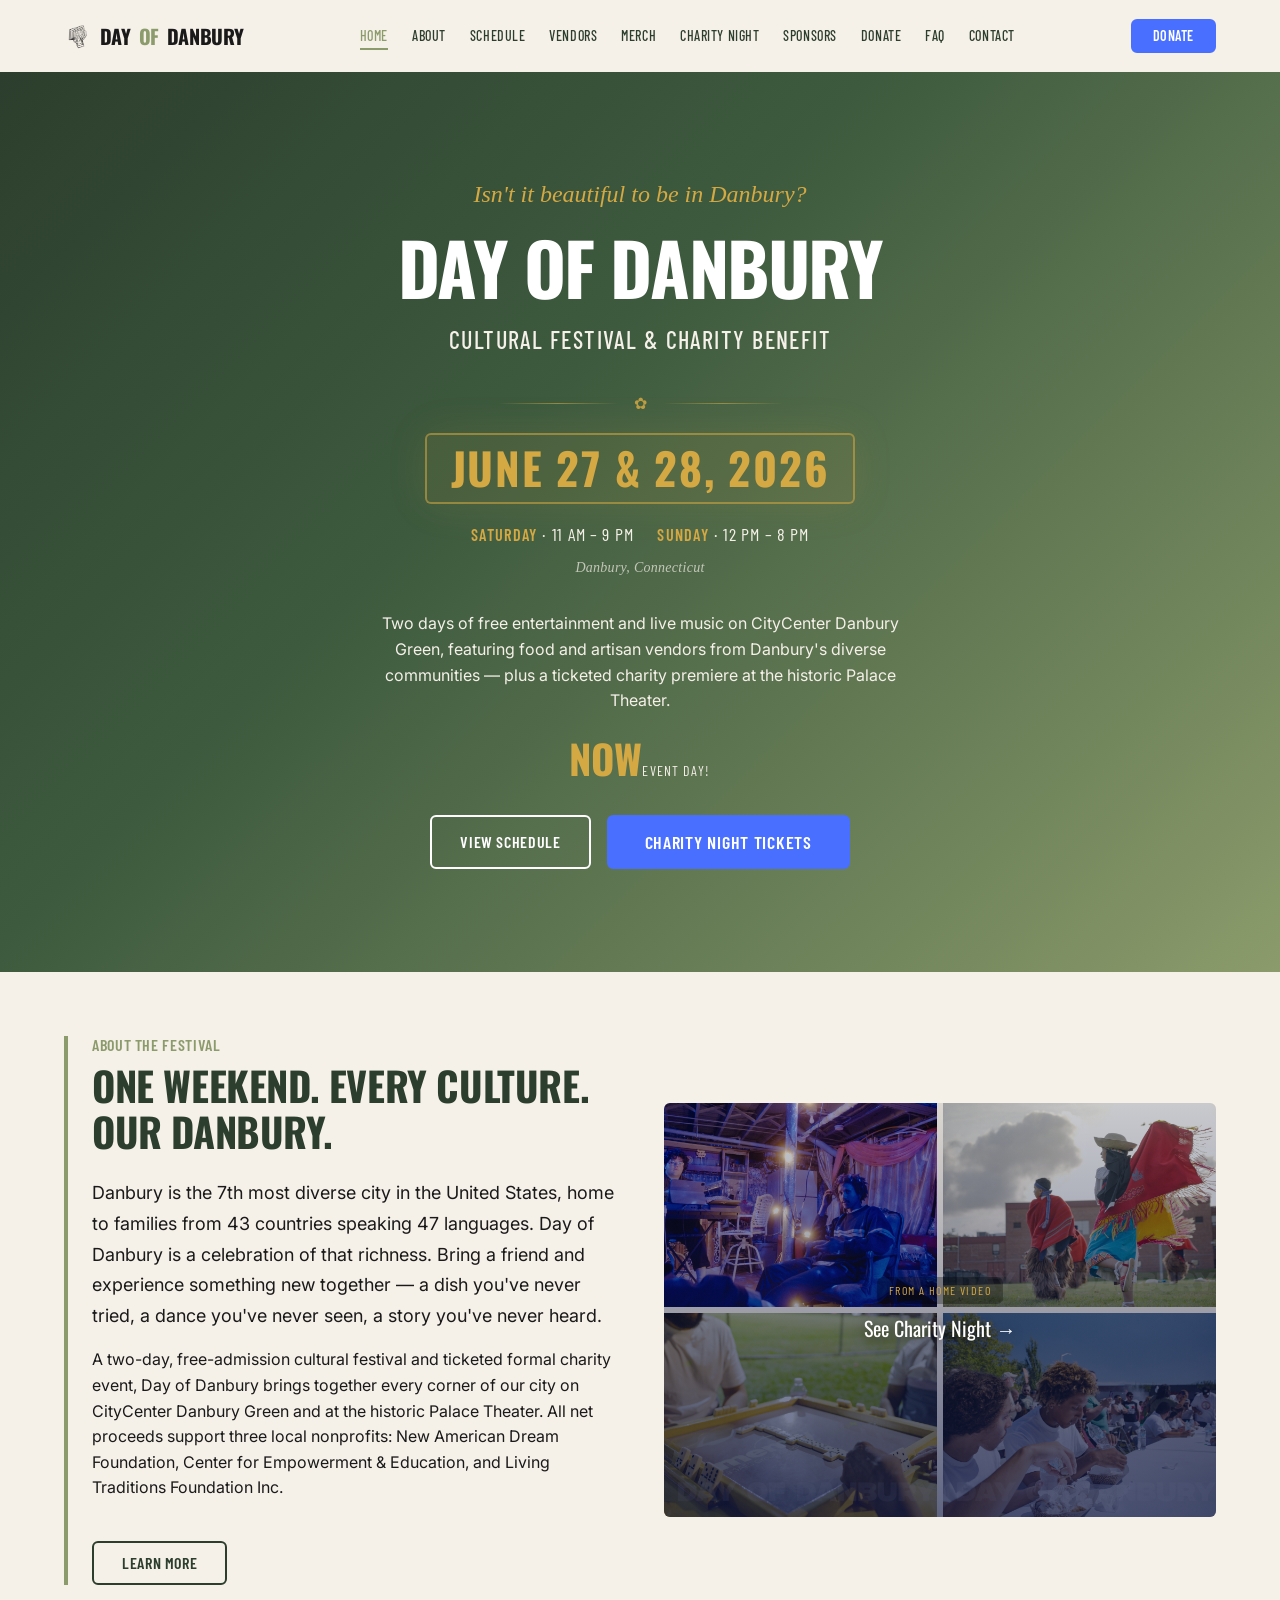
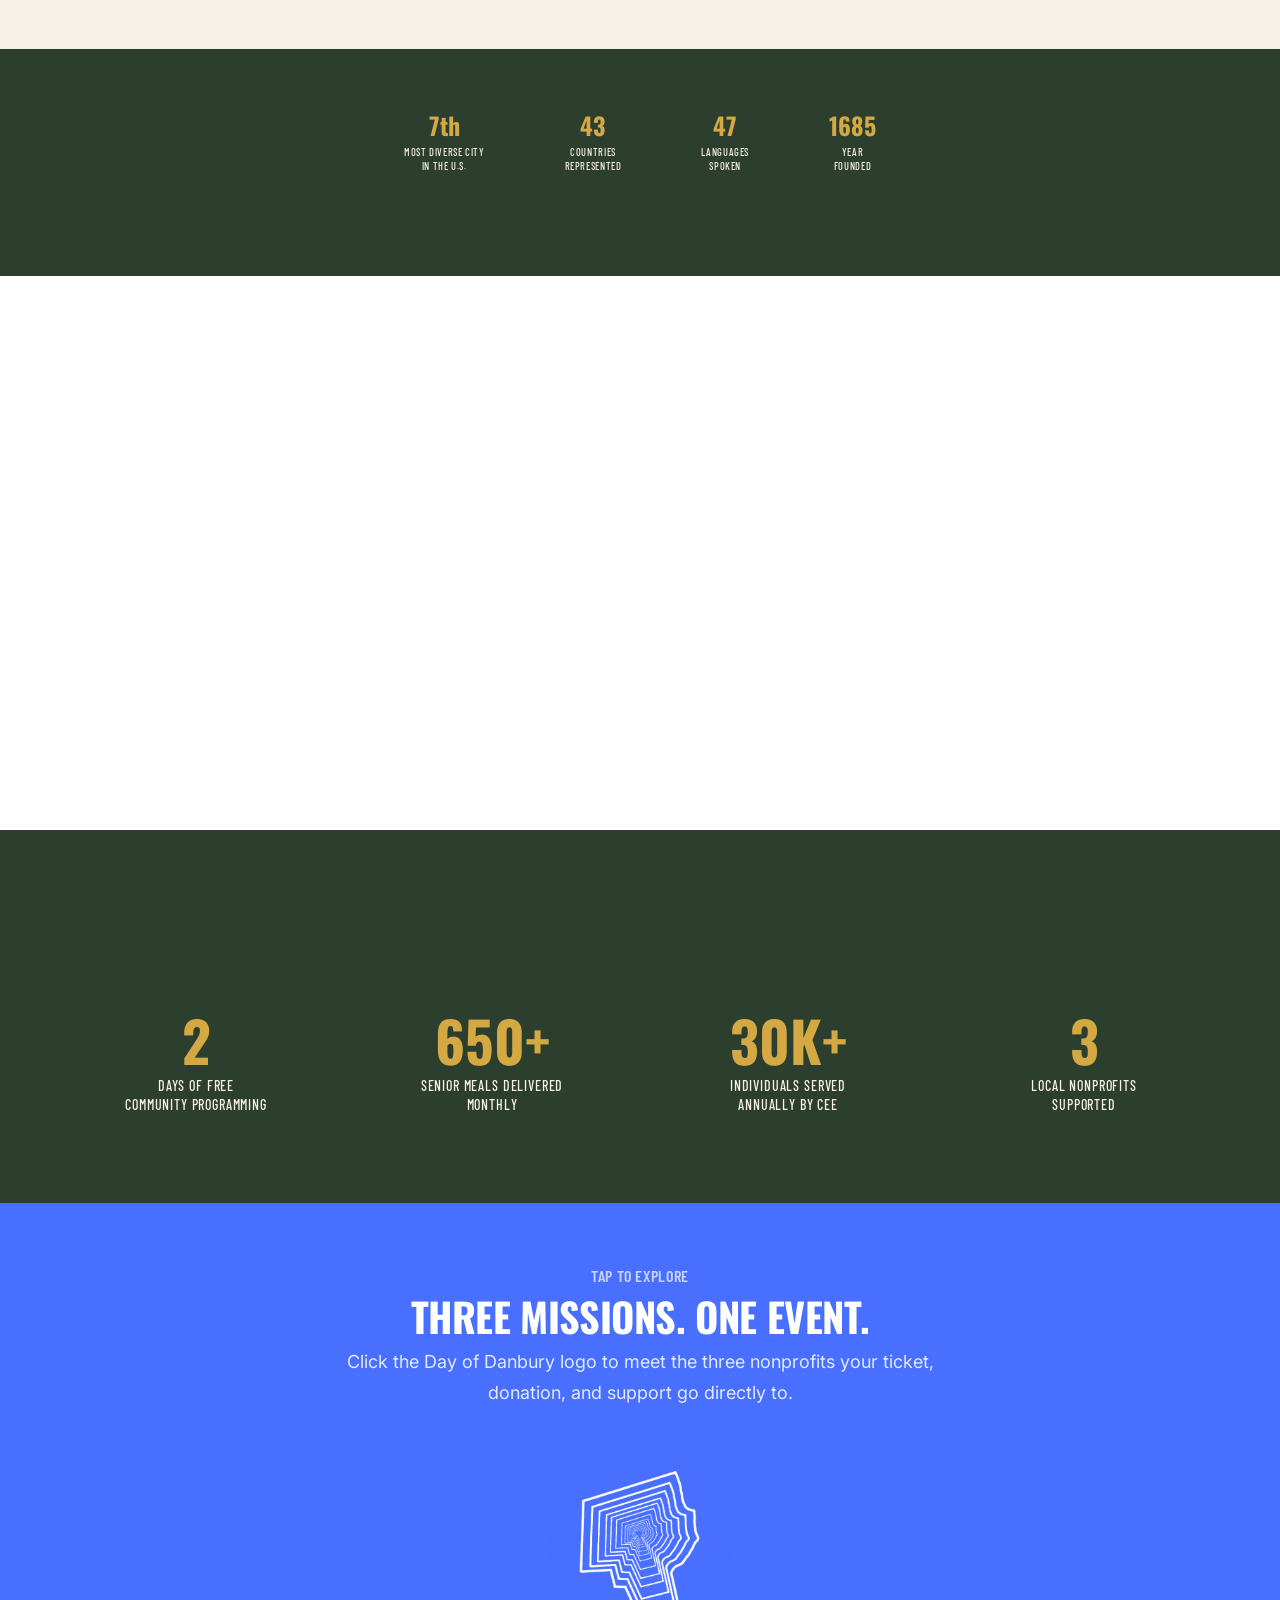
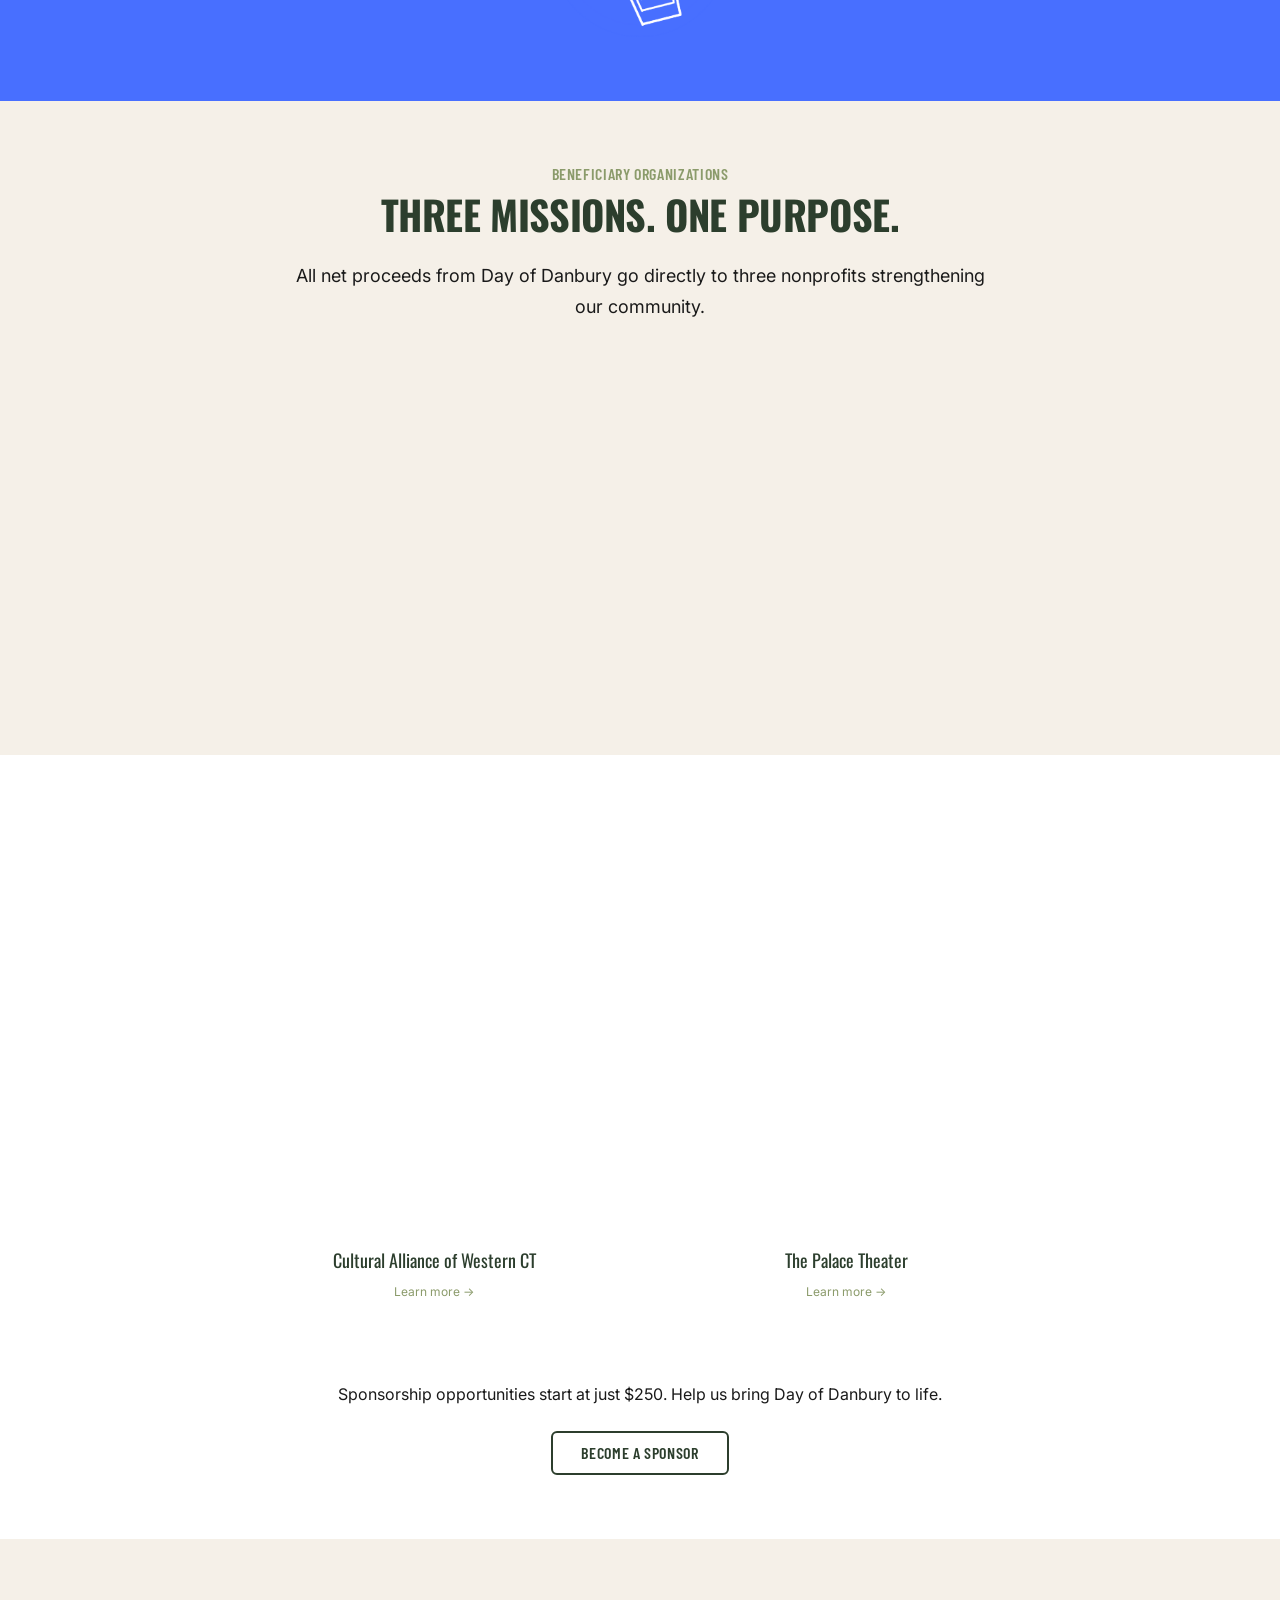
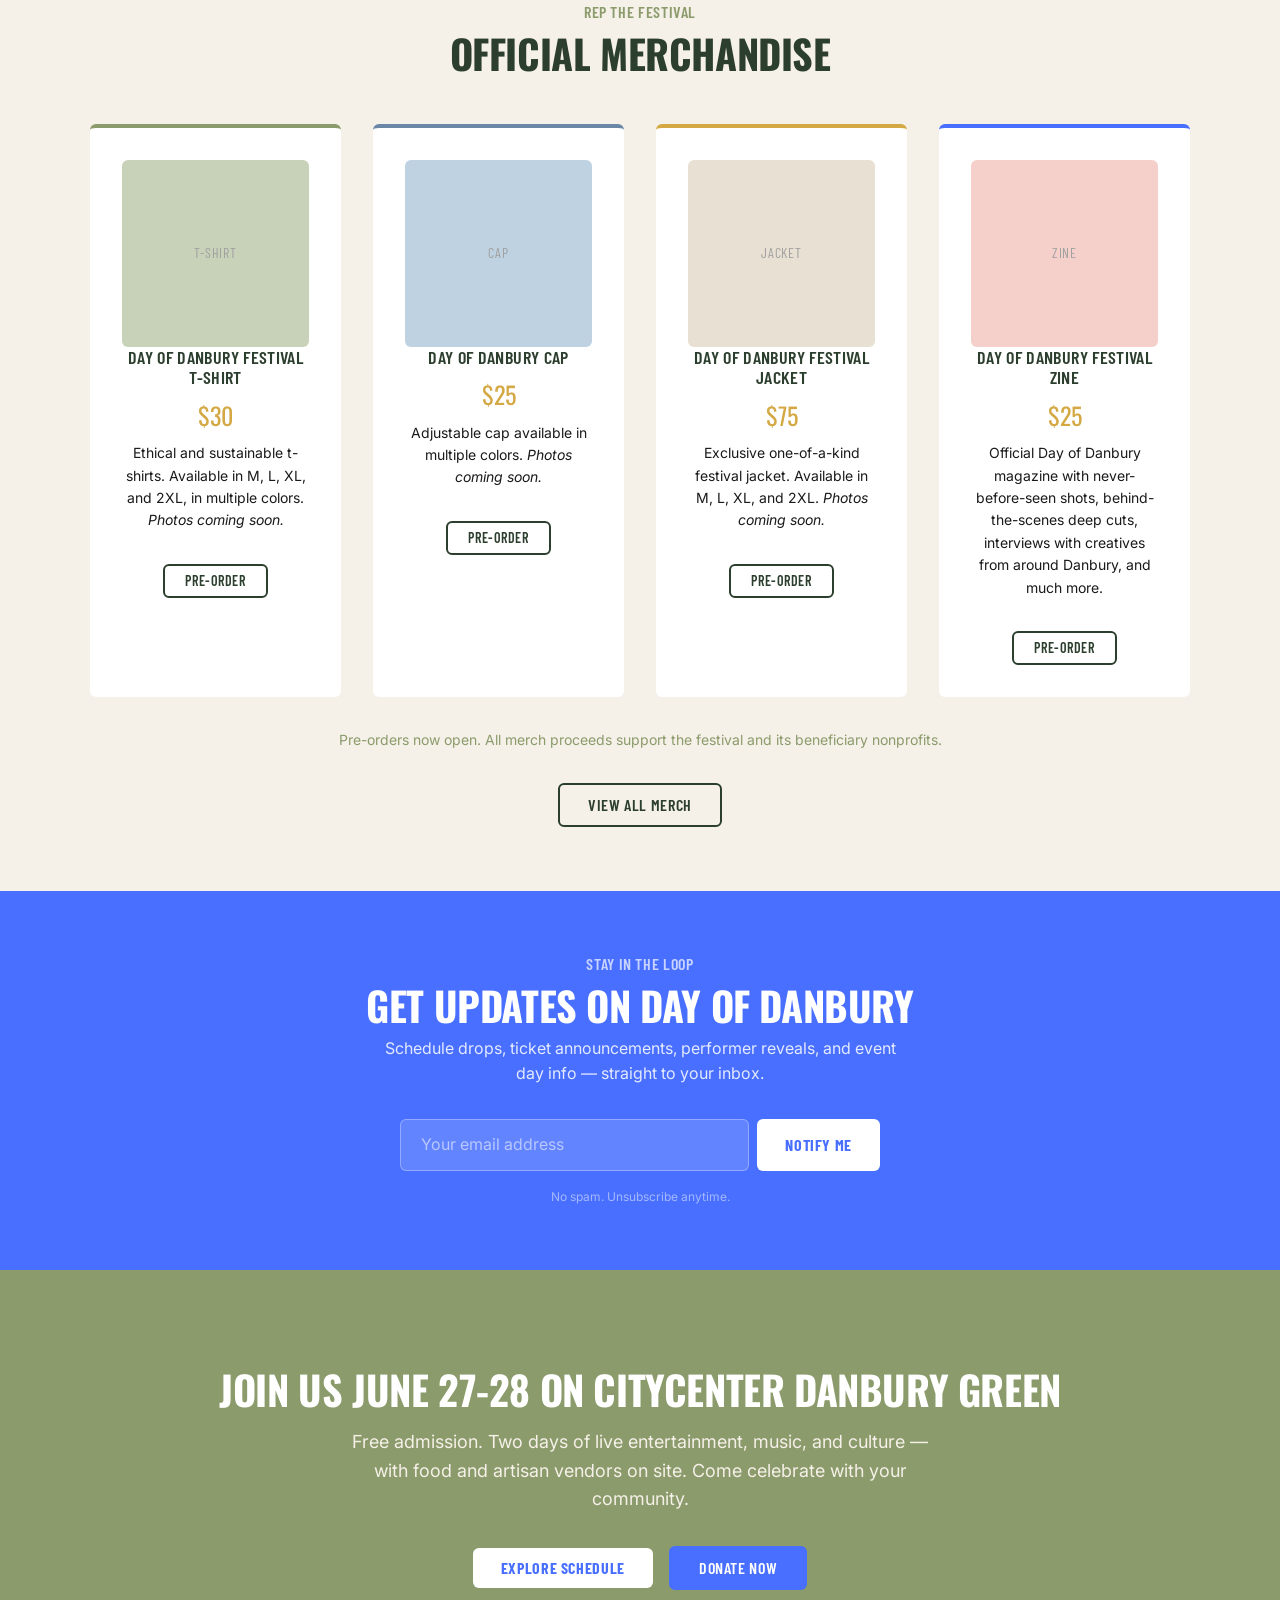
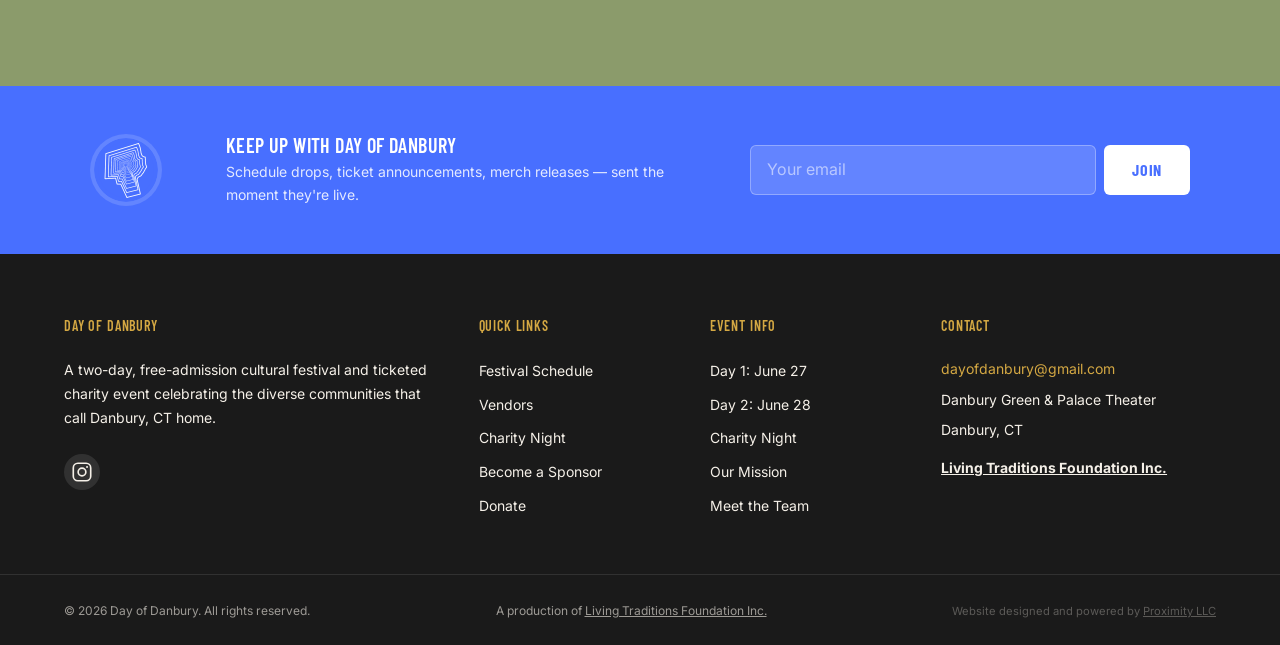
==== index.html @ ca49d3c7 "Full site launch with correct folder structure" ====
<!DOCTYPE html>
<html lang="en">
<head>
  <meta charset="UTF-8">
  <meta name="viewport" content="width=device-width, initial-scale=1.0">
  <title>Day of Danbury | Cultural Festival & Charity Benefit | June 27-28, 2026</title>
  <meta name="description" content="A two-day, free-admission cultural festival celebrating the diverse communities of Danbury, CT. June 27-28, 2026 at Danbury Green & Palace Theater.">
  <meta property="og:title" content="Day of Danbury | Cultural Festival & Charity Benefit">
  <meta property="og:description" content="Two days of free entertainment and live music. Food vendors, artisans, and a ticketed charity premiere at the Palace Theater.">
  <meta property="og:type" content="website">
  <meta property="og:url" content="https://dayofdanbury.com/">
  <meta property="og:image" content="https://dayofdanbury.com/assets/logo-blue.png">
  <meta property="og:site_name" content="Day of Danbury">
  <meta name="twitter:card" content="summary_large_image">
  <meta name="twitter:title" content="Day of Danbury | Cultural Festival & Charity Benefit">
  <meta name="twitter:description" content="Two days of free entertainment and live music. Food vendors, artisans, and a ticketed charity premiere at the Palace Theater.">
  <meta name="twitter:image" content="https://dayofdanbury.com/assets/logo-blue.png">
  <link rel="canonical" href="https://dayofdanbury.com/">
  <script type="application/ld+json">
  {
    "@context": "https://schema.org",
    "@type": "Festival",
    "name": "Day of Danbury",
    "description": "A two-day, free-admission cultural festival and ticketed charity event celebrating the diverse communities of Danbury, CT.",
    "startDate": "2026-06-27T12:00:00-04:00",
    "endDate": "2026-06-28T20:00:00-04:00",
    "eventStatus": "https://schema.org/EventScheduled",
    "eventAttendanceMode": "https://schema.org/OfflineEventAttendanceMode",
    "location": [
      {
        "@type": "Place",
        "name": "CityCenter Danbury Green",
        "address": {
          "@type": "PostalAddress",
          "addressLocality": "Danbury",
          "addressRegion": "CT",
          "postalCode": "06810",
          "addressCountry": "US"
        }
      },
      {
        "@type": "Place",
        "name": "The Palace Theater Danbury",
        "address": {
          "@type": "PostalAddress",
          "streetAddress": "165 Main Street",
          "addressLocality": "Danbury",
          "addressRegion": "CT",
          "postalCode": "06810",
          "addressCountry": "US"
        }
      }
    ],
    "organizer": {
      "@type": "Organization",
      "name": "Living Traditions Foundation Inc.",
      "url": "https://dayofdanbury.com"
    },
    "url": "https://dayofdanbury.com/",
    "image": "https://dayofdanbury.com/assets/logo-blue.png",
    "offers": [
      {
        "@type": "Offer",
        "name": "Festival (Free Admission)",
        "price": "0",
        "priceCurrency": "USD",
        "availability": "https://schema.org/InStock",
        "url": "https://dayofdanbury.com/schedule.html"
      },
      {
        "@type": "Offer",
        "name": "Charity Night General Admission",
        "price": "30",
        "priceCurrency": "USD",
        "availability": "https://schema.org/InStock",
        "url": "https://www.zeffy.com/en-US/ticketing/day-of-danbury-charity-night-at-the-palace-theatre"
      },
      {
        "@type": "Offer",
        "name": "Charity Night VIP",
        "price": "75",
        "priceCurrency": "USD",
        "availability": "https://schema.org/InStock",
        "url": "https://www.zeffy.com/en-US/ticketing/day-of-danbury-charity-night-at-the-palace-theatre"
      }
    ]
  }
  </script>
  <link rel="icon" type="image/png" sizes="32x32" href="assets/favicon/favicon-32.png">
  <link rel="icon" type="image/png" sizes="16x16" href="assets/favicon/favicon-16.png">
  <link rel="apple-touch-icon" sizes="180x180" href="assets/favicon/apple-touch-icon.png">
  <link rel="manifest" href="site.webmanifest">
  <meta name="theme-color" content="#486FFF">
  <link rel="stylesheet" href="css/variables.css">
  <link rel="stylesheet" href="css/reset.css">
  <link rel="stylesheet" href="css/typography.css">
  <link rel="stylesheet" href="css/layout.css">
  <link rel="stylesheet" href="css/components.css">
  <link rel="stylesheet" href="css/header.css?v=2">
  <link rel="stylesheet" href="css/footer.css">
  <link rel="stylesheet" href="css/pages/home.css">
</head>
<body data-page="home">
  <div id="site-header"></div>

  <main id="main-content">

    <!-- ─── Hero ───────────────────────────────────────── -->
    <section class="hero hero--full home-hero">
      <div class="hero__content">
        <p class="hero__tagline" style="font-family: var(--font-accent); font-style: italic; font-size: var(--text-2xl); color: var(--color-gold); margin-bottom: var(--space-md);">Isn't it beautiful to be in Danbury?</p>
        <h1 class="hero__title">Day of Danbury</h1>
        <p class="hero__subtitle">Cultural Festival & Charity Benefit</p>
        <div class="hero__date-block">
          <div class="hero__date-ornament"><span></span><span class="hero__date-dot">&#10047;</span><span></span></div>
          <div class="hero__date-main-wrap">
            <div class="hero__date-main">June 27 &amp; 28, 2026</div>
          </div>
          <div class="hero__date-times">
            <span><em>Saturday</em> &middot; 11 AM &ndash; 9 PM</span>
            <span><em>Sunday</em> &middot; 12 PM &ndash; 8 PM</span>
          </div>
          <div class="hero__date-loc">Danbury, Connecticut</div>
        </div>
        <p style="color: var(--color-cream); font-size: var(--text-base); max-width: 550px; margin: var(--space-md) auto var(--space-lg);">Two days of free entertainment and live music on CityCenter Danbury Green, featuring food and artisan vendors from Danbury's diverse communities — plus a ticketed charity premiere at the historic Palace Theater.</p>

        <style>
          .hero__date-block { margin: var(--space-xl) auto; max-width: 620px; text-align: center; }
          .hero__date-ornament { display: flex; align-items: center; justify-content: center; gap: var(--space-md); margin-bottom: var(--space-md); color: var(--color-gold); }
          .hero__date-ornament span:first-child, .hero__date-ornament span:last-child { flex: 1; max-width: 120px; height: 1px; background: linear-gradient(90deg, transparent 0%, rgba(212,168,67,0.6) 50%, transparent 100%); }
          .hero__date-dot { font-size: var(--text-base); opacity: 0.85; }
          .hero__date-main-wrap { display: inline-block; padding: 0.6rem 1.5rem; border: 2px solid rgba(212,168,67,0.55); border-radius: var(--border-radius); background: rgba(212,168,67,0.08); margin-bottom: var(--space-md); box-shadow: 0 0 40px rgba(212,168,67,0.12); }
          .hero__date-main { font-family: var(--font-headline); font-style: normal; font-weight: 700; font-size: clamp(1.9rem, 5.5vw, 2.75rem); color: var(--color-gold); letter-spacing: 0.04em; line-height: 1.1; text-transform: uppercase; }
          .hero__date-times { font-family: var(--font-subheading); font-size: var(--text-base); color: var(--color-cream); letter-spacing: 0.04em; display: flex; justify-content: center; gap: var(--space-sm) var(--space-lg); flex-wrap: wrap; }
          .hero__date-times em { font-style: normal; color: var(--color-gold); font-weight: 600; letter-spacing: 0.08em; text-transform: uppercase; font-size: 0.9em; }
          .hero__date-loc { font-family: var(--font-accent); font-style: italic; font-size: var(--text-sm); color: rgba(245,240,232,0.7); margin-top: var(--space-sm); letter-spacing: 0.02em; }
          @media (min-width: 768px) {
            .hero__date-times { font-size: var(--text-lg); }
          }
        </style>

        <div class="countdown" id="countdown" aria-label="Countdown to event">
          <!-- Populated by main.js -->
        </div>

        <div class="hero__actions">
          <a href="schedule.html" class="btn btn--outline-white">View Schedule</a>
          <a href="charity-night.html" class="btn btn--primary btn--lg">Charity Night Tickets</a>
        </div>
      </div>
    </section>

    <!-- ─── What Is Day of Danbury ─────────────────────── -->
    <section class="section panel--cream">
      <div class="container">
        <div class="home-intro">
          <div class="accent-bar reveal">
            <h4 class="mb-sm">About the Festival</h4>
            <h2 class="mb-lg">One Weekend. Every Culture.<br>Our Danbury.</h2>
            <p class="lead">Danbury is the 7th most diverse city in the United States, home to families from 43 countries speaking 47 languages. Day of Danbury is a celebration of that richness. Bring a friend and experience something new together — a dish you've never tried, a dance you've never seen, a story you've never heard.</p>
            <p>A two-day, free-admission cultural festival and ticketed formal charity event, Day of Danbury brings together every corner of our city on CityCenter Danbury Green and at the historic Palace Theater. All net proceeds support three local nonprofits: New American Dream Foundation, Center for Empowerment & Education, and Living Traditions Foundation Inc.</p>
            <a href="about.html" class="btn btn--secondary mt-lg">Learn More</a>
          </div>
          <a href="charity-night.html" class="home-intro__collage reveal" data-delay="0.2s" aria-label="See Charity Night — featuring the world premiere of A Home Video">
            <div class="collage-cell"><img src="assets/stills/mayo-in-studio.jpg" alt=""></div>
            <div class="collage-cell"><img src="assets/stills/kids-cultural-dance.jpg" alt=""></div>
            <div class="collage-cell"><img src="assets/stills/dominos-close-up-shot.jpg" alt=""></div>
            <div class="collage-cell"><img src="assets/stills/canoli-eating.jpg" alt=""></div>
            <div class="collage-overlay">
              <span class="collage-overlay__badge">From A Home Video</span>
              <span class="collage-overlay__label">See Charity Night &rarr;</span>
            </div>
          </a>
          <style>
            .home-intro__collage { position: relative; display: grid; grid-template-columns: 1fr 1fr; grid-template-rows: 1fr 1fr; gap: 6px; aspect-ratio: 4/3; width: 100%; border-radius: var(--border-radius); overflow: hidden; text-decoration: none; color: inherit; cursor: pointer; }
            .collage-cell { overflow: hidden; }
            .collage-cell img { width: 100%; height: 100%; object-fit: cover; transition: transform 0.5s ease; display: block; }
            .home-intro__collage:hover .collage-cell img { transform: scale(1.05); }
            .collage-overlay { position: absolute; inset: 0; display: flex; flex-direction: column; align-items: center; justify-content: center; background: linear-gradient(180deg, rgba(0,0,0,0.1) 0%, rgba(15,26,74,0.65) 100%); transition: background 0.3s ease; }
            .home-intro__collage:hover .collage-overlay { background: linear-gradient(180deg, rgba(0,0,0,0.2) 0%, rgba(15,26,74,0.8) 100%); }
            .collage-overlay__badge { font-family: var(--font-subheading); font-size: var(--text-xs); text-transform: uppercase; letter-spacing: 0.12em; color: var(--color-gold); padding: 4px 12px; background: rgba(0,0,0,0.3); border-radius: var(--border-radius); margin-bottom: var(--space-sm); }
            .collage-overlay__label { font-family: var(--font-headline); font-size: var(--text-xl); color: var(--color-white); text-shadow: 0 2px 12px rgba(0,0,0,0.5); }
          </style>
        </div>
      </div>
    </section>

    <!-- ─── Danbury Identity ─────────────────────────────── -->
    <section class="panel--dark section" style="padding: var(--space-2xl) 0;">
      <div class="container">
        <div style="display: flex; justify-content: center; flex-wrap: wrap; gap: var(--space-2xl);" class="reveal">
          <div class="stat" style="padding: var(--space-md);">
            <div class="stat__number" style="font-size: var(--text-2xl);">7th</div>
            <div class="stat__label" style="font-size: 0.65rem;">Most Diverse City<br>in the U.S.</div>
          </div>
          <div class="stat" style="padding: var(--space-md);">
            <div class="stat__number" style="font-size: var(--text-2xl);">43</div>
            <div class="stat__label" style="font-size: 0.65rem;">Countries<br>Represented</div>
          </div>
          <div class="stat" style="padding: var(--space-md);">
            <div class="stat__number" style="font-size: var(--text-2xl);">47</div>
            <div class="stat__label" style="font-size: 0.65rem;">Languages<br>Spoken</div>
          </div>
          <div class="stat" style="padding: var(--space-md);">
            <div class="stat__number" style="font-size: var(--text-2xl);">1685</div>
            <div class="stat__label" style="font-size: 0.65rem;">Year<br>Founded</div>
          </div>
        </div>
        <p class="text-center reveal mt-md" style="font-family: var(--font-accent); font-style: italic; font-size: var(--text-sm); color: var(--color-gold); max-width: 500px; margin-left: auto; margin-right: auto;">Danbury, CT, "Hat City," one of America's most culturally diverse communities</p>
      </div>
    </section>

    <!-- ─── Highlights ─────────────────────────────────── -->
    <section class="section panel--white">
      <div class="container">
        <h2 class="text-center mb-2xl reveal">What to Expect</h2>
        <div class="grid grid--3">
          <div class="card card--accent-sage reveal" data-delay="0s">
            <div class="card__icon" style="font-size: 2rem; margin-bottom: var(--space-md); color: var(--color-sage);">&#9835;</div>
            <h3 class="card__title">Free Festival</h3>
            <p class="card__text">Two days of live music, cultural performances, and family-friendly entertainment on CityCenter Danbury Green. Free admission for everyone. Food and artisan vendors on site.</p>
            <a href="schedule.html" class="card__link">See the Schedule &rarr;</a>
          </div>

          <div class="card card--accent-gold reveal" data-delay="0.15s">
            <div class="card__icon" style="font-size: 2rem; margin-bottom: var(--space-md); color: var(--color-gold);">&#9733;</div>
            <h3 class="card__title">Charity Night</h3>
            <p class="card__text">A ticketed evening at the historic Palace Theater featuring live performances, a documentary premiere, red carpet arrival, and VIP reception for 389 guests.</p>
            <a href="charity-night.html" class="card__link">Get Tickets &rarr;</a>
          </div>

          <div class="card card--accent-red reveal" data-delay="0.3s">
            <div class="card__icon" style="font-size: 2rem; margin-bottom: var(--space-md); color: var(--color-cta-red);">&#10084;</div>
            <h3 class="card__title">Support Nonprofits</h3>
            <p class="card__text">Every dollar supports three local organizations serving Danbury's most vulnerable populations through senior meals, crisis intervention, and cultural preservation.</p>
            <a href="donate.html" class="card__link">Donate Now &rarr;</a>
          </div>
        </div>
      </div>
    </section>

    <!-- ─── Impact Stats ───────────────────────────────── -->
    <section class="panel--dark section">
      <div class="container">
        <h2 class="text-center text-white mb-2xl reveal">Our Impact</h2>
        <div class="grid grid--4">
          <div class="stat reveal" data-delay="0s">
            <div class="stat__number">2</div>
            <div class="stat__label">Days of Free<br>Community Programming</div>
          </div>
          <div class="stat reveal" data-delay="0.1s">
            <div class="stat__number">650+</div>
            <div class="stat__label">Senior Meals Delivered<br>Monthly</div>
          </div>
          <div class="stat reveal" data-delay="0.2s">
            <div class="stat__number">30K+</div>
            <div class="stat__label">Individuals Served<br>Annually by CEE</div>
          </div>
          <div class="stat reveal" data-delay="0.3s">
            <div class="stat__number">3</div>
            <div class="stat__label">Local Nonprofits<br>Supported</div>
          </div>
        </div>
      </div>
    </section>

    <!-- ─── Mitosis / Nonprofit Logo Animation ──────────── -->
    <section class="section panel--blue" style="padding: var(--space-3xl) 0;">
      <div class="container text-center">
        <h4 class="mb-sm reveal" style="color: rgba(255,255,255,0.7);">Tap to Explore</h4>
        <h2 class="mb-sm reveal">Three Missions. One Event.</h2>
        <p class="lead mb-2xl reveal" style="max-width: 600px; margin: 0 auto var(--space-2xl); color: rgba(255,255,255,0.85);">Click the Day of Danbury logo to meet the three nonprofits your ticket, donation, and support go directly to.</p>

        <div class="mitosis-wrapper reveal" id="mitosisWrapper">
          <div class="mitosis-logo-wrap" id="mitosisLogoWrap" onclick="dodSplit()">
            <img src="assets/logo-blue.png" class="mit-logo mit-main" id="mitMain">
            <div class="mit-logo mit-clone mit-clone1 mit-nadf" onclick="event.stopPropagation(); document.getElementById('beneficiaries').scrollIntoView({behavior:'smooth'})" title="New American Dream Foundation"></div>
            <div class="mit-logo mit-clone mit-clone2 mit-cee" onclick="event.stopPropagation(); document.getElementById('beneficiaries').scrollIntoView({behavior:'smooth'})" title="Center for Empowerment & Education"></div>
            <div class="mit-logo mit-clone mit-clone3 mit-ltf" onclick="event.stopPropagation(); document.getElementById('beneficiaries').scrollIntoView({behavior:'smooth'})" title="Living Traditions Foundation Inc."></div>
          </div>
        </div>
      </div>
    </section>

    <style>
      .mitosis-wrapper { position: relative; display: flex; flex-direction: column; align-items: center; }
      .mitosis-logo-wrap { position: relative; width: 180px; height: 180px; cursor: pointer; margin: 0 auto; }
      .mit-logo { width: 100%; height: 100%; position: absolute; top: 50%; left: 50%; transform: translate(-50%, -50%); transition: transform 0.8s ease, opacity 0.8s ease; }
      .mit-main { z-index: 2; }
      .mit-clone { opacity: 0; z-index: 1; pointer-events: none; }
      .mitosis-logo-wrap:not(.active) .mit-main:hover { transform: translate(-50%, -50%) scale(1.08); transition: transform 0.3s ease; }
      .mitosis-logo-wrap.active .mit-main { opacity: 0; pointer-events: none; }
      .mitosis-logo-wrap.active .mit-clone1 { opacity: 1; z-index: 3; transform: translate(calc(-50% - 220px), -50%) scale(1); pointer-events: auto; cursor: pointer; }
      .mitosis-logo-wrap.active .mit-clone2 { opacity: 1; z-index: 3; transform: translate(-50%, -50%) scale(1); pointer-events: auto; cursor: pointer; }
      .mitosis-logo-wrap.active .mit-clone3 { opacity: 1; z-index: 3; transform: translate(calc(-50% + 220px), -50%) scale(1); pointer-events: auto; }
      .mitosis-logo-wrap.active .mit-clone1:hover { transform: translate(calc(-50% - 220px), -50%) scale(1.1); transition: transform 0.3s ease; }
      .mitosis-logo-wrap.active .mit-clone2:hover { transform: translate(-50%, -50%) scale(1.1); transition: transform 0.3s ease; }
      .mitosis-logo-wrap.active .mit-clone3:hover { transform: translate(calc(-50% + 220px), -50%) scale(1.1); transition: transform 0.3s ease; }
      .mit-cee  { background: #FFFFFF url('assets/logo-cee-icon.png') no-repeat 46% 50%; background-size: 85%; border-radius: 50%; filter: contrast(1.12) saturate(1.1); image-rendering: -webkit-optimize-contrast; }
      .mit-nadf { background: #FFFFFF url('assets/logo-nadf-icon.png') no-repeat 58% 40%; background-size: cover; border-radius: 50%; }
      .mit-ltf  { background: #F5F0E8 url('assets/logo-ltf-circle.png') no-repeat 38% 78%; background-size: 128%; border-radius: 50%; }
      @media (max-width: 600px) {
        .mitosis-logo-wrap { width: 120px; height: 120px; }
        .mitosis-logo-wrap.active .mit-clone1 { transform: translate(calc(-50% - 140px), -50%) scale(1); }
        .mitosis-logo-wrap.active .mit-clone3 { transform: translate(calc(-50% + 140px), -50%) scale(1); }
        .mitosis-logo-wrap.active .mit-clone1:hover { transform: translate(calc(-50% - 140px), -50%) scale(1.1); }
        .mitosis-logo-wrap.active .mit-clone3:hover { transform: translate(calc(-50% + 140px), -50%) scale(1.1); }
      }
    </style>
    <script>
      function dodSplit() {
        const wrap = document.getElementById('mitosisLogoWrap');
        if (wrap.classList.contains('active')) return;
        wrap.classList.add('active');
      }
    </script>

    <!-- ─── Beneficiary Nonprofits ─────────────────────── -->
    <section class="section panel--cream" id="beneficiaries">
      <div class="container">
        <h4 class="text-center mb-sm reveal">Beneficiary Organizations</h4>
        <h2 class="text-center mb-lg reveal">Three Missions. One Purpose.</h2>
        <p class="text-center lead mb-2xl reveal" style="max-width: 700px; margin-left: auto; margin-right: auto;">All net proceeds from Day of Danbury go directly to three nonprofits strengthening our community.</p>

        <div class="grid grid--3">
          <div class="card card--left-red reveal" data-delay="0s">
            <h3 class="card__title text-red">New American Dream Foundation</h3>
            <p class="card__text" style="font-style: italic; color: var(--color-sage); margin-bottom: var(--space-md);">Empowering immigrant and first-generation communities through advocacy, resources, and opportunity.</p>
            <p class="card__text">Supporting the Senior Hot Meal Program, delivering monthly meals and companionship to 650+ seniors in Danbury's tax-credit housing communities.</p>
            <a href="https://www.thenewamericandreamfoundation.org/" target="_blank" rel="noopener" class="card__link mt-md">Visit NADF &rarr;</a>
          </div>

          <div class="card card--left-steel reveal" data-delay="0.15s">
            <h3 class="card__title text-steel">Center for Empowerment & Education</h3>
            <p class="card__text" style="font-style: italic; color: var(--color-sage); margin-bottom: var(--space-md);">Breaking the cycle of interpersonal violence through empowerment, education, and support.</p>
            <p class="card__text">The only state-certified provider of DV and sexual assault services across 11 towns, serving 30,000+ individuals annually with 24/7 crisis intervention.</p>
            <a href="https://thecenterct.org/who-we-are/" target="_blank" rel="noopener" class="card__link mt-md">Visit CEE &rarr;</a>
          </div>

          <div class="card card--left-gold reveal" data-delay="0.3s">
            <h3 class="card__title text-gold">Living Traditions Foundation Inc.</h3>
            <p class="card__text" style="font-style: italic; color: var(--color-sage); margin-bottom: var(--space-md);">Preserving cultural heritage through arts, storytelling, and community programming.</p>
            <p class="card__text">As the event organizer, LTF empowers first-time entrepreneurs in hospitality and the arts while celebrating Danbury's cultural richness.</p>
            <a href="https://livingtraditionsfoundation.lovable.app/index.html" target="_blank" rel="noopener" class="card__link mt-md">Visit LTF &rarr;</a>
          </div>
        </div>
      </div>
    </section>

    <!-- ─── Founding Partners ─────────────────────────── -->
    <section class="section panel--white">
      <div class="container text-center">
        <h4 class="mb-sm reveal">With the Support of</h4>
        <h2 class="mb-sm reveal">Our Partners</h2>
        <p class="lead mb-md reveal" style="max-width: 600px; margin-left: auto; margin-right: auto;">These founding stakeholders were among the first to believe in Day of Danbury and help bring it to life.</p>
        <p class="mb-2xl reveal" style="max-width: 600px; margin-left: auto; margin-right: auto; color: var(--color-sage); font-size: var(--text-sm);">Through their mentorship and willingness to promote, their combined newsletters and followings reach thousands across the greater Danbury community.</p>

        <div class="grid grid--2 mb-2xl" style="max-width: 800px; margin-left: auto; margin-right: auto; gap: var(--space-lg);">
          <a href="sponsors.html" class="card reveal" style="padding: var(--space-xl); text-align: center; text-decoration: none; color: inherit;">
            <div style="font-family: var(--font-headline); font-size: var(--text-lg); color: var(--color-dark-olive); margin-bottom: var(--space-sm);">CityCenter Danbury</div>
            <div style="font-size: var(--text-xs); color: var(--color-sage);">Learn more &rarr;</div>
          </a>
          <a href="sponsors.html" class="card reveal" data-delay="0.1s" style="padding: var(--space-xl); text-align: center; text-decoration: none; color: inherit;">
            <div style="font-family: var(--font-headline); font-size: var(--text-lg); color: var(--color-dark-olive); margin-bottom: var(--space-sm);">Danbury Cultural Commission</div>
            <div style="font-size: var(--text-xs); color: var(--color-sage);">Learn more &rarr;</div>
          </a>
          <a href="sponsors.html" class="card reveal" data-delay="0.2s" style="padding: var(--space-xl); text-align: center; text-decoration: none; color: inherit;">
            <div style="font-family: var(--font-headline); font-size: var(--text-lg); color: var(--color-dark-olive); margin-bottom: var(--space-sm);">Cultural Alliance of Western CT</div>
            <div style="font-size: var(--text-xs); color: var(--color-sage);">Learn more &rarr;</div>
          </a>
          <a href="sponsors.html" class="card reveal" data-delay="0.3s" style="padding: var(--space-xl); text-align: center; text-decoration: none; color: inherit;">
            <div style="font-family: var(--font-headline); font-size: var(--text-lg); color: var(--color-dark-olive); margin-bottom: var(--space-sm);">The Palace Theater</div>
            <div style="font-size: var(--text-xs); color: var(--color-sage);">Learn more &rarr;</div>
          </a>
        </div>

        <p class="mb-lg reveal">Sponsorship opportunities start at just $250. Help us bring Day of Danbury to life.</p>
        <a href="contact.html?subject=sponsorship&message=Hello%2C%20I%20am%20interested%20in%20sponsoring%20Day%20of%20Danbury.%20Please%20send%20me%20more%20information%20about%20sponsorship%20opportunities." class="btn btn--secondary reveal">Become a Sponsor</a>
      </div>
    </section>

    <!-- ─── Merchandise ────────────────────────────────── -->
    <section class="section panel--cream">
      <div class="container text-center">
        <h4 class="mb-sm reveal">Rep the Festival</h4>
        <h2 class="mb-2xl reveal">Official Merchandise</h2>

        <div class="grid grid--4" style="max-width: 1100px; margin: 0 auto;">
          <div class="card card--accent-sage reveal" data-delay="0s">
            <div class="placeholder-img placeholder-img--1x1 mb-lg" style="background: var(--color-sage-light); max-width: 200px; margin: 0 auto;">T-Shirt</div>
            <h3 class="card__title">Day of Danbury Festival T-Shirt</h3>
            <div style="font-family: var(--font-headline); font-size: var(--text-2xl); color: var(--color-gold); margin: var(--space-sm) 0;">$30</div>
            <p class="card__text">Ethical and sustainable t-shirts. Available in M, L, XL, and 2XL, in multiple colors. <em>Photos coming soon.</em></p>
            <a href="https://www.zeffy.com/en-US/ticketing/day-of-danbury-shop" target="_blank" rel="noopener" class="btn btn--secondary btn--sm mt-md">Pre-Order</a>
          </div>

          <div class="card card--accent-steel reveal" data-delay="0.1s">
            <div class="placeholder-img placeholder-img--1x1 mb-lg" style="background: var(--color-steel-light); max-width: 200px; margin: 0 auto;">Cap</div>
            <h3 class="card__title">Day of Danbury Cap</h3>
            <div style="font-family: var(--font-headline); font-size: var(--text-2xl); color: var(--color-gold); margin: var(--space-sm) 0;">$25</div>
            <p class="card__text">Adjustable cap available in multiple colors. <em>Photos coming soon.</em></p>
            <a href="https://www.zeffy.com/en-US/ticketing/day-of-danbury-shop" target="_blank" rel="noopener" class="btn btn--secondary btn--sm mt-md">Pre-Order</a>
          </div>

          <div class="card card--accent-gold reveal" data-delay="0.2s">
            <div class="placeholder-img placeholder-img--1x1 mb-lg" style="background: var(--color-cream-dark); max-width: 200px; margin: 0 auto;">Jacket</div>
            <h3 class="card__title">Day of Danbury Festival Jacket</h3>
            <div style="font-family: var(--font-headline); font-size: var(--text-2xl); color: var(--color-gold); margin: var(--space-sm) 0;">$75</div>
            <p class="card__text">Exclusive one-of-a-kind festival jacket. Available in M, L, XL, and 2XL. <em>Photos coming soon.</em></p>
            <a href="https://www.zeffy.com/en-US/ticketing/day-of-danbury-shop" target="_blank" rel="noopener" class="btn btn--secondary btn--sm mt-md">Pre-Order</a>
          </div>

          <div class="card card--accent-red reveal" data-delay="0.3s">
            <div class="placeholder-img placeholder-img--1x1 mb-lg" style="background: #F5D0CB; max-width: 200px; margin: 0 auto;">Zine</div>
            <h3 class="card__title">Day of Danbury Festival Zine</h3>
            <div style="font-family: var(--font-headline); font-size: var(--text-2xl); color: var(--color-gold); margin: var(--space-sm) 0;">$25</div>
            <p class="card__text">Official Day of Danbury magazine with never-before-seen shots, behind-the-scenes deep cuts, interviews with creatives from around Danbury, and much more.</p>
            <a href="https://www.zeffy.com/en-US/ticketing/day-of-danbury-shop" target="_blank" rel="noopener" class="btn btn--secondary btn--sm mt-md">Pre-Order</a>
          </div>
        </div>

        <p class="mt-xl reveal" style="font-size: var(--text-sm); color: var(--color-sage);">Pre-orders now open. All merch proceeds support the festival and its beneficiary nonprofits.</p>
        <a href="merch.html" class="btn btn--secondary reveal" style="margin-top: var(--space-md);">View All Merch</a>
      </div>
    </section>

    <!-- ─── Newsletter Signup ───────────────────────────── -->
    <section class="section panel--blue" id="newsletter">
      <div class="container text-center">
        <h4 class="mb-sm reveal" style="color: rgba(255,255,255,0.7);">Stay in the Loop</h4>
        <h2 class="mb-sm reveal">Get Updates on Day of Danbury</h2>
        <p class="mb-xl reveal" style="color: rgba(255,255,255,0.85); max-width: 520px; margin-left: auto; margin-right: auto;">Schedule drops, ticket announcements, performer reveals, and event day info — straight to your inbox.</p>
        <form action="https://app.kit.com/forms/9304522/subscriptions" method="post" class="newsletter-form reveal">
          <input type="email" name="email_address" placeholder="Your email address" required class="newsletter-input">
          <button type="submit" class="btn btn--white">Notify Me</button>
        </form>
        <p class="mt-md reveal" style="font-size: var(--text-xs); color: rgba(255,255,255,0.5);">No spam. Unsubscribe anytime.</p>
      </div>
    </section>

    <!-- ─── CTA Banner ─────────────────────────────────── -->
    <section class="panel--sage section--lg">
      <div class="container text-center">
        <h2 class="text-white mb-md reveal">Join Us June 27-28 on CityCenter Danbury Green</h2>
        <p class="text-cream mb-xl reveal" style="font-size: var(--text-lg); max-width: 600px; margin-left: auto; margin-right: auto;">Free admission. Two days of live entertainment, music, and culture — with food and artisan vendors on site. Come celebrate with your community.</p>
        <div class="flex--center flex--gap-md reveal" style="display: flex; flex-wrap: wrap; justify-content: center; gap: var(--space-md);">
          <a href="schedule.html" class="btn btn--white">Explore Schedule</a>
          <a href="donate.html" class="btn btn--primary">Donate Now</a>
        </div>
      </div>
    </section>

  </main>

  <div id="site-footer"></div>

  <!-- ─── Newsletter Popup ──────────────────────────── -->
  <div id="newsletterPopup" class="newsletter-popup" role="dialog" aria-label="Newsletter signup" aria-hidden="true">
    <div class="newsletter-popup__backdrop" onclick="closeNewsletterPopup()"></div>
    <div class="newsletter-popup__box">
      <button class="newsletter-popup__close" onclick="closeNewsletterPopup()" aria-label="Close">&times;</button>
      <p style="font-family: var(--font-accent); font-style: italic; font-size: var(--text-lg); color: var(--color-gold); margin-bottom: var(--space-xs);">Isn't it beautiful to be in Danbury?</p>
      <h2 style="color: var(--color-white); margin-bottom: var(--space-sm);">Don't miss a moment.</h2>
      <p style="color: rgba(255,255,255,0.85); margin-bottom: var(--space-lg); font-size: var(--text-base);">Get schedule drops, ticket announcements, and behind-the-scenes updates straight to your inbox.</p>
      <form action="https://app.kit.com/forms/9304522/subscriptions" method="post" class="newsletter-form" onsubmit="markNewsletterSignup()">
        <input type="email" name="email_address" placeholder="Your email address" required class="newsletter-input">
        <button type="submit" class="btn btn--white">Notify Me</button>
      </form>
      <p style="font-size: var(--text-xs); color: rgba(255,255,255,0.5); margin-top: var(--space-md);">No spam. Unsubscribe anytime.</p>
    </div>
  </div>

  <style>
    .newsletter-popup { position: fixed; inset: 0; z-index: 9999; display: none; align-items: center; justify-content: center; padding: var(--space-lg); }
    .newsletter-popup.is-open { display: flex; animation: popFadeIn 0.4s ease; }
    .newsletter-popup__backdrop { position: absolute; inset: 0; background: rgba(0,0,0,0.7); backdrop-filter: blur(4px); -webkit-backdrop-filter: blur(4px); }
    .newsletter-popup__box { position: relative; background: var(--color-dod-blue); border-radius: 12px; padding: var(--space-2xl) var(--space-xl); max-width: 520px; width: 100%; text-align: center; box-shadow: 0 20px 60px rgba(0,0,0,0.5); animation: popSlideUp 0.5s ease; }
    .newsletter-popup__close { position: absolute; top: 12px; right: 16px; background: none; border: none; color: rgba(255,255,255,0.7); font-size: 2rem; line-height: 1; cursor: pointer; padding: 0 8px; transition: color 0.2s; }
    .newsletter-popup__close:hover { color: var(--color-white); }
    @keyframes popFadeIn { from { opacity: 0; } to { opacity: 1; } }
    @keyframes popSlideUp { from { transform: translateY(30px); opacity: 0; } to { transform: translateY(0); opacity: 1; } }
    @media (max-width: 500px) {
      .newsletter-popup__box { padding: var(--space-xl) var(--space-md); }
    }
  </style>

  <script>
    function closeNewsletterPopup() {
      document.getElementById('newsletterPopup').classList.remove('is-open');
      document.getElementById('newsletterPopup').setAttribute('aria-hidden', 'true');
      try { localStorage.setItem('dod_newsletter_dismissed', Date.now().toString()); } catch(e) {}
    }
    function markNewsletterSignup() {
      try { localStorage.setItem('dod_newsletter_signup', '1'); } catch(e) {}
    }
    (function() {
      var dismissed = null, signedUp = null;
      try {
        dismissed = localStorage.getItem('dod_newsletter_dismissed');
        signedUp = localStorage.getItem('dod_newsletter_signup');
      } catch(e) {}
      if (signedUp) return; // never show again if they signed up
      if (dismissed && (Date.now() - parseInt(dismissed, 10)) < 7 * 24 * 60 * 60 * 1000) return; // don't show for 7 days after dismiss
      setTimeout(function() {
        var popup = document.getElementById('newsletterPopup');
        if (popup) {
          popup.classList.add('is-open');
          popup.setAttribute('aria-hidden', 'false');
        }
      }, 10000);
    })();
  </script>

  <script src="js/components.js?v=2"></script>
  <script src="js/main.js"></script>
  <script src="js/animations.js"></script>
</body>
</html>
---- css/variables.css ----
:root {
  /* Brand Colors */
  --color-cream: #F5F0E8;
  --color-sage: #8B9B6B;
  --color-steel-blue: #6B87A8;
  --color-dark-olive: #2C3E2D;
  --color-charcoal: #1A1A1A;
  --color-cta-red: #486FFF;
  --color-dod-blue: #486FFF;
  --color-gold: #D4A843;
  --color-white: #FFFFFF;

  /* Derived Colors */
  --color-cream-dark: #E8E0D2;
  --color-cta-red-hover: #2D55E8;
  --color-blue-dark: #2D55E8;
  --color-sage-light: #C8D2B9;
  --color-steel-light: #BED2E1;
  --color-overlay-dark: rgba(44, 62, 45, 0.75);
  --color-overlay-sage: rgba(139, 155, 107, 0.65);
  --color-overlay-charcoal: rgba(26, 26, 26, 0.8);

  /* Typography */
  --font-headline: 'Oswald', Impact, sans-serif;
  --font-subheading: 'Barlow Condensed', sans-serif;
  --font-body: 'Inter', 'Avenir Next', sans-serif;
  --font-accent: Georgia, serif;

  /* Font Sizes */
  --text-xs: 0.75rem;
  --text-sm: 0.875rem;
  --text-base: 1rem;
  --text-lg: 1.125rem;
  --text-xl: 1.25rem;
  --text-2xl: 1.5rem;
  --text-3xl: 2rem;
  --text-4xl: 2.5rem;
  --text-5xl: 3.5rem;

  /* Spacing */
  --space-xs: 0.25rem;
  --space-sm: 0.5rem;
  --space-md: 1rem;
  --space-lg: 1.5rem;
  --space-xl: 2rem;
  --space-2xl: 3rem;
  --space-3xl: 4rem;
  --space-4xl: 6rem;

  /* Layout */
  --container-max: 1200px;
  --container-narrow: 800px;
  --header-height: 72px;
  --border-radius: 6px;
  --accent-bar-width: 4px;

  /* Transitions */
  --transition-fast: 150ms ease;
  --transition-base: 300ms ease;
  --transition-slow: 500ms ease;
}
---- css/typography.css ----
@import url('https://fonts.googleapis.com/css2?family=Oswald:wght@400;500;600;700&family=Barlow+Condensed:wght@400;500;600;700&family=Inter:wght@300;400;500;600;700&display=swap');

h1, .h1 {
  font-family: var(--font-headline);
  font-weight: 700;
  font-size: var(--text-4xl);
  text-transform: uppercase;
  letter-spacing: -0.02em;
  color: var(--color-dark-olive);
}

h2, .h2 {
  font-family: var(--font-headline);
  font-weight: 700;
  font-size: var(--text-3xl);
  text-transform: uppercase;
  letter-spacing: -0.01em;
  color: var(--color-dark-olive);
}

h3, .h3 {
  font-family: var(--font-subheading);
  font-weight: 600;
  font-size: var(--text-xl);
  text-transform: uppercase;
  letter-spacing: 0.02em;
  color: var(--color-dark-olive);
}

h4, .h4 {
  font-family: var(--font-subheading);
  font-weight: 600;
  font-size: var(--text-base);
  text-transform: uppercase;
  letter-spacing: 0.04em;
  color: var(--color-sage);
}

p {
  margin-bottom: var(--space-md);
  color: var(--color-charcoal);
}

p:last-child {
  margin-bottom: 0;
}

.text-accent {
  font-family: var(--font-accent);
  font-style: italic;
}

.text-gold { color: var(--color-gold); }
.text-sage { color: var(--color-sage); }
.text-red { color: var(--color-cta-red); }
.text-steel { color: var(--color-steel-blue); }
.text-white { color: var(--color-white); }
.text-cream { color: var(--color-cream); }
.text-olive { color: var(--color-dark-olive); }

.text-center { text-align: center; }
.text-left { text-align: left; }
.text-right { text-align: right; }
.text-uppercase { text-transform: uppercase; }

.lead {
  font-size: var(--text-lg);
  line-height: 1.7;
  color: var(--color-charcoal);
}

.label {
  font-family: var(--font-subheading);
  font-weight: 600;
  font-size: var(--text-sm);
  text-transform: uppercase;
  letter-spacing: 0.06em;
}

@media (min-width: 768px) {
  h1, .h1 { font-size: var(--text-5xl); }
  h2, .h2 { font-size: var(--text-4xl); }
  h3, .h3 { font-size: var(--text-2xl); }
}
---- css/layout.css ----
/* Container */
.container {
  width: 100%;
  max-width: var(--container-max);
  margin: 0 auto;
  padding: 0 var(--space-lg);
}

.container--narrow {
  max-width: var(--container-narrow);
}

/* Section spacing */
.section {
  padding: var(--space-3xl) 0;
}

.section--lg {
  padding: var(--space-4xl) 0;
}

/* Grid */
.grid {
  display: grid;
  gap: var(--space-xl);
}

.grid--2 { grid-template-columns: 1fr; }
.grid--3 { grid-template-columns: 1fr; }
.grid--4 { grid-template-columns: 1fr; }

@media (min-width: 768px) {
  .grid--2 { grid-template-columns: repeat(2, 1fr); }
  .grid--3 { grid-template-columns: repeat(2, 1fr); }
  .grid--4 { grid-template-columns: repeat(2, 1fr); }
}

@media (min-width: 1024px) {
  .grid--3 { grid-template-columns: repeat(3, 1fr); }
  .grid--4 { grid-template-columns: repeat(4, 1fr); }
}

/* Flex */
.flex { display: flex; }
.flex--center { display: flex; align-items: center; justify-content: center; }
.flex--between { display: flex; align-items: center; justify-content: space-between; }
.flex--wrap { flex-wrap: wrap; }
.flex--col { flex-direction: column; }
.flex--gap-sm { gap: var(--space-sm); }
.flex--gap-md { gap: var(--space-md); }
.flex--gap-lg { gap: var(--space-lg); }
.flex--gap-xl { gap: var(--space-xl); }

/* Spacing utilities */
.mt-sm { margin-top: var(--space-sm); }
.mt-md { margin-top: var(--space-md); }
.mt-lg { margin-top: var(--space-lg); }
.mt-xl { margin-top: var(--space-xl); }
.mt-2xl { margin-top: var(--space-2xl); }
.mt-3xl { margin-top: var(--space-3xl); }

.mb-sm { margin-bottom: var(--space-sm); }
.mb-md { margin-bottom: var(--space-md); }
.mb-lg { margin-bottom: var(--space-lg); }
.mb-xl { margin-bottom: var(--space-xl); }
.mb-2xl { margin-bottom: var(--space-2xl); }

.py-lg { padding-top: var(--space-lg); padding-bottom: var(--space-lg); }
.py-xl { padding-top: var(--space-xl); padding-bottom: var(--space-xl); }
.py-2xl { padding-top: var(--space-2xl); padding-bottom: var(--space-2xl); }
.py-3xl { padding-top: var(--space-3xl); padding-bottom: var(--space-3xl); }
.py-4xl { padding-top: var(--space-4xl); padding-bottom: var(--space-4xl); }

.px-md { padding-left: var(--space-md); padding-right: var(--space-md); }
.px-lg { padding-left: var(--space-lg); padding-right: var(--space-lg); }
.px-xl { padding-left: var(--space-xl); padding-right: var(--space-xl); }
---- css/components.css ----
/* ─── Buttons ─────────────────────────────────────────── */

.btn {
  display: inline-flex;
  align-items: center;
  justify-content: center;
  gap: var(--space-sm);
  padding: 0.75rem 1.75rem;
  font-family: var(--font-subheading);
  font-weight: 600;
  font-size: var(--text-base);
  text-transform: uppercase;
  letter-spacing: 0.04em;
  border-radius: var(--border-radius);
  transition: all var(--transition-base);
  text-decoration: none;
  cursor: pointer;
  border: 2px solid transparent;
  line-height: 1;
}

.btn--primary {
  background: var(--color-cta-red);
  color: var(--color-white);
  border-color: var(--color-cta-red);
}
.btn--primary:hover {
  background: var(--color-cta-red-hover);
  border-color: var(--color-cta-red-hover);
}

.btn--secondary {
  background: transparent;
  color: var(--color-dark-olive);
  border-color: var(--color-dark-olive);
}
.btn--secondary:hover {
  background: var(--color-dark-olive);
  color: var(--color-white);
}

.btn--gold {
  background: var(--color-gold);
  color: var(--color-charcoal);
  border-color: var(--color-gold);
}
.btn--gold:hover {
  background: #C49A30;
  border-color: #C49A30;
}

.btn--white {
  background: var(--color-white);
  color: var(--color-dark-olive);
  border-color: var(--color-white);
}
.btn--white:hover {
  background: var(--color-cream);
  border-color: var(--color-cream);
}

.btn--outline-white {
  background: transparent;
  color: var(--color-white);
  border-color: var(--color-white);
}
.btn--outline-white:hover {
  background: var(--color-white);
  color: var(--color-dark-olive);
}

.btn--lg {
  padding: 1rem 2.25rem;
  font-size: var(--text-lg);
}

.btn--sm {
  padding: 0.5rem 1.25rem;
  font-size: var(--text-sm);
}

/* ─── Cards ──────────────────────────────────────────── */

.card {
  background: var(--color-white);
  border-radius: var(--border-radius);
  padding: var(--space-xl);
  transition: transform var(--transition-base), box-shadow var(--transition-base);
}

.card:hover {
  transform: translateY(-2px);
  box-shadow: 0 8px 24px rgba(0, 0, 0, 0.08);
}

.card__title {
  font-family: var(--font-subheading);
  font-weight: 600;
  font-size: var(--text-lg);
  text-transform: uppercase;
  letter-spacing: 0.02em;
  color: var(--color-dark-olive);
  margin-bottom: var(--space-sm);
}

.card__text {
  font-size: var(--text-sm);
  color: var(--color-charcoal);
  line-height: 1.6;
}

.card__link {
  display: inline-flex;
  align-items: center;
  gap: var(--space-xs);
  font-family: var(--font-subheading);
  font-weight: 600;
  font-size: var(--text-sm);
  text-transform: uppercase;
  letter-spacing: 0.04em;
  color: var(--color-cta-red);
  margin-top: var(--space-md);
  transition: gap var(--transition-base);
}
.card__link:hover {
  gap: var(--space-sm);
}

/* Card with top accent */
.card--accent-sage { border-top: var(--accent-bar-width) solid var(--color-sage); }
.card--accent-steel { border-top: var(--accent-bar-width) solid var(--color-steel-blue); }
.card--accent-gold { border-top: var(--accent-bar-width) solid var(--color-gold); }
.card--accent-red { border-top: var(--accent-bar-width) solid var(--color-cta-red); }

/* Card with left accent */
.card--left-sage { border-left: var(--accent-bar-width) solid var(--color-sage); }
.card--left-steel { border-left: var(--accent-bar-width) solid var(--color-steel-blue); }
.card--left-gold { border-left: var(--accent-bar-width) solid var(--color-gold); }
.card--left-red { border-left: var(--accent-bar-width) solid var(--color-cta-red); }

/* Team card */
.card--team {
  text-align: center;
  padding: var(--space-2xl) var(--space-lg);
}

.card--team .card__avatar {
  width: 100px;
  height: 100px;
  border-radius: 50%;
  background: var(--color-sage-light);
  margin: 0 auto var(--space-lg);
  display: flex;
  align-items: center;
  justify-content: center;
  font-family: var(--font-headline);
  font-size: var(--text-2xl);
  color: var(--color-sage);
}

.card--team .card__name {
  font-family: var(--font-headline);
  font-size: var(--text-lg);
  text-transform: uppercase;
  color: var(--color-dark-olive);
  margin-bottom: var(--space-xs);
}

.card--team .card__role {
  font-family: var(--font-subheading);
  font-size: var(--text-sm);
  color: var(--color-sage);
  text-transform: uppercase;
  letter-spacing: 0.04em;
}

/* ─── Accent Bars ────────────────────────────────────── */

.accent-bar {
  position: relative;
  padding-left: calc(var(--accent-bar-width) + var(--space-lg));
}
.accent-bar::before {
  content: '';
  position: absolute;
  left: 0;
  top: 0;
  bottom: 0;
  width: var(--accent-bar-width);
  background: var(--color-sage);
}
.accent-bar--steel::before { background: var(--color-steel-blue); }
.accent-bar--gold::before { background: var(--color-gold); }
.accent-bar--red::before { background: var(--color-cta-red); }

/* ─── Panels ─────────────────────────────────────────── */

.panel {
  padding: var(--space-3xl) 0;
}

.panel--cream { background: var(--color-cream); }
.panel--white { background: var(--color-white); }

.panel--dark {
  background: var(--color-dark-olive);
  color: var(--color-white);
}
.panel--dark h2, .panel--dark h3, .panel--dark .h2, .panel--dark .h3 {
  color: var(--color-white);
}
.panel--dark p { color: var(--color-cream); }

.panel--sage {
  background: var(--color-sage);
  color: var(--color-white);
}
.panel--sage h2, .panel--sage h3 { color: var(--color-white); }
.panel--sage p { color: var(--color-cream); }

.panel--charcoal {
  background: var(--color-charcoal);
  color: var(--color-white);
}
.panel--charcoal h2, .panel--charcoal h3 { color: var(--color-white); }
.panel--charcoal p { color: var(--color-cream); }

.panel--blue {
  background: var(--color-dod-blue);
  color: var(--color-white);
}
.panel--blue h2, .panel--blue h3, .panel--blue h4 { color: var(--color-white); }
.panel--blue p { color: rgba(255,255,255,0.85); }

/* ─── Section Title Bar ──────────────────────────────── */

.section-title-bar {
  background: var(--color-dark-olive);
  padding: var(--space-sm) 0;
  margin-bottom: var(--space-2xl);
}

.section-title-bar .container {
  display: flex;
  align-items: center;
  gap: var(--space-md);
}

.section-title-bar__number {
  font-family: var(--font-subheading);
  font-weight: 600;
  font-size: var(--text-sm);
  color: var(--color-gold);
  letter-spacing: 0.04em;
}

.section-title-bar__text {
  font-family: var(--font-headline);
  font-weight: 700;
  font-size: var(--text-lg);
  color: var(--color-white);
  text-transform: uppercase;
}

/* ─── Hero ────────────────────────────────────────────── */

.hero {
  position: relative;
  display: flex;
  align-items: center;
  justify-content: center;
  text-align: center;
  overflow: hidden;
}

.hero--full {
  min-height: 100vh;
  min-height: 100dvh;
}

.hero--half {
  min-height: 50vh;
  min-height: 50dvh;
  padding: var(--space-4xl) 0;
}

.hero__bg {
  position: absolute;
  inset: 0;
  z-index: 0;
}

.hero__overlay {
  position: absolute;
  inset: 0;
  background: var(--color-overlay-dark);
  z-index: 1;
}

.hero__content {
  position: relative;
  z-index: 2;
  max-width: var(--container-narrow);
  padding: var(--space-xl);
}

.hero__title {
  font-family: var(--font-headline);
  font-weight: 700;
  font-size: var(--text-4xl);
  color: var(--color-white);
  text-transform: uppercase;
  margin-bottom: var(--space-md);
  line-height: 1.05;
}

.hero__subtitle {
  font-family: var(--font-subheading);
  font-weight: 500;
  font-size: var(--text-xl);
  color: var(--color-cream);
  text-transform: uppercase;
  letter-spacing: 0.06em;
  margin-bottom: var(--space-sm);
}

.hero__text {
  font-size: var(--text-lg);
  color: var(--color-cream);
  margin-bottom: var(--space-xl);
  max-width: 600px;
  margin-left: auto;
  margin-right: auto;
}

.hero__actions {
  display: flex;
  gap: var(--space-md);
  justify-content: center;
  flex-wrap: wrap;
}

.hero__badge {
  display: inline-block;
  font-family: var(--font-subheading);
  font-weight: 600;
  font-size: var(--text-sm);
  text-transform: uppercase;
  letter-spacing: 0.08em;
  color: var(--color-gold);
  margin-bottom: var(--space-lg);
}

@media (min-width: 768px) {
  .hero__title { font-size: var(--text-5xl); }
  .hero__subtitle { font-size: var(--text-2xl); }
}

@media (min-width: 1024px) {
  .hero__title { font-size: 4.5rem; }
}

/* ─── Stats ──────────────────────────────────────────── */

.stat {
  text-align: center;
  padding: var(--space-lg);
}

.stat__number {
  font-family: var(--font-headline);
  font-weight: 700;
  font-size: var(--text-4xl);
  color: var(--color-gold);
  line-height: 1;
  margin-bottom: var(--space-sm);
}

.stat__label {
  font-family: var(--font-subheading);
  font-weight: 500;
  font-size: var(--text-sm);
  text-transform: uppercase;
  letter-spacing: 0.06em;
  color: var(--color-cream);
  line-height: 1.4;
}

@media (min-width: 768px) {
  .stat__number { font-size: var(--text-5xl); }
}

/* ─── Countdown ──────────────────────────────────────── */

.countdown {
  display: flex;
  gap: var(--space-md);
  justify-content: center;
  flex-wrap: wrap;
  max-width: 100%;
  margin-bottom: var(--space-xl);
}

.countdown__item {
  text-align: center;
}

.countdown__number {
  font-family: var(--font-headline);
  font-weight: 700;
  font-size: var(--text-3xl);
  color: var(--color-gold);
  line-height: 1;
}

.countdown__label {
  font-family: var(--font-subheading);
  font-size: var(--text-xs);
  text-transform: uppercase;
  letter-spacing: 0.08em;
  color: var(--color-cream);
  margin-top: var(--space-xs);
}

@media (min-width: 768px) {
  .countdown { gap: var(--space-lg); }
  .countdown__number { font-size: var(--text-4xl); }
  .countdown__label { font-size: var(--text-sm); }
}
@media (max-width: 400px) {
  .countdown { gap: var(--space-sm); }
  .countdown__number { font-size: var(--text-2xl); }
  .countdown__label { font-size: 0.6rem; }
  .countdown__item { min-width: 52px; }
}

/* ─── Tags ────────────────────────────────────────────── */

.tag {
  display: inline-block;
  padding: 0.2rem 0.6rem;
  font-family: var(--font-subheading);
  font-size: var(--text-xs);
  font-weight: 600;
  text-transform: uppercase;
  letter-spacing: 0.04em;
  white-space: nowrap;
  border-radius: 3px;
}

.tag--sage { background: var(--color-sage-light); color: var(--color-dark-olive); }
.tag--steel { background: var(--color-steel-light); color: var(--color-dark-olive); }
.tag--gold { background: #F5E6B8; color: var(--color-charcoal); }
.tag--red { background: #F5D0CB; color: var(--color-cta-red); }

/* ─── Placeholder images ─────────────────────────────── */

.placeholder-img {
  background: var(--color-cream-dark);
  display: flex;
  align-items: center;
  justify-content: center;
  font-family: var(--font-subheading);
  font-size: var(--text-sm);
  color: var(--color-medium-gray, #A0A0A0);
  text-transform: uppercase;
  letter-spacing: 0.06em;
  border-radius: var(--border-radius);
  overflow: hidden;
}

.placeholder-img--16x9 { aspect-ratio: 16 / 9; }
.placeholder-img--4x3 { aspect-ratio: 4 / 3; }
.placeholder-img--1x1 { aspect-ratio: 1; }
.placeholder-img--3x4 { aspect-ratio: 3 / 4; }

/* ─── Scroll Reveal ──────────────────────────────────── */

.reveal {
  opacity: 0;
  transform: translateY(24px);
  transition: opacity 0.6s ease, transform 0.6s ease;
}

.reveal--visible {
  opacity: 1;
  transform: translateY(0);
}

.reveal--left {
  transform: translateX(-24px);
}
.reveal--left.reveal--visible {
  transform: translateX(0);
}

.reveal--right {
  transform: translateX(24px);
}
.reveal--right.reveal--visible {
  transform: translateX(0);
}

@media (prefers-reduced-motion: reduce) {
  .reveal {
    opacity: 1;
    transform: none;
    transition: none;
  }
}

/* ─── Divider ────────────────────────────────────────── */

.divider {
  height: 1px;
  background: var(--color-sage-light);
  border: none;
  margin: var(--space-2xl) 0;
}

.divider--gold { background: var(--color-gold); }
---- css/header.css ----
.site-header {
  position: fixed;
  top: 0;
  left: 0;
  right: 0;
  z-index: 100;
  height: var(--header-height);
  background: var(--color-cream);
  transition: box-shadow var(--transition-base), background var(--transition-base);
}

.site-header--scrolled {
  box-shadow: 0 2px 12px rgba(0, 0, 0, 0.08);
}

.site-header__inner {
  display: flex;
  align-items: center;
  justify-content: space-between;
  height: 100%;
  max-width: var(--container-max);
  margin: 0 auto;
  padding: 0 var(--space-lg);
}

/* Logo */
.site-header__logo {
  font-family: var(--font-headline);
  font-weight: 700;
  font-size: var(--text-xl);
  color: var(--color-charcoal);
  text-transform: uppercase;
  text-decoration: none;
  letter-spacing: -0.02em;
  white-space: nowrap;
  display: flex;
  align-items: center;
  gap: var(--space-sm);
}

.site-header__logo span {
  color: var(--color-sage);
}

.site-header__logo-img {
  height: 36px;
  width: auto;
  display: block;
  mix-blend-mode: multiply;
}

/* Desktop Nav */
.site-header__nav {
  display: none;
}

.site-header__nav-list {
  display: flex;
  gap: var(--space-lg);
  align-items: center;
}

.site-header__nav-link {
  font-family: var(--font-subheading);
  font-weight: 500;
  font-size: var(--text-sm);
  text-transform: uppercase;
  letter-spacing: 0.04em;
  color: var(--color-dark-olive);
  text-decoration: none;
  padding: var(--space-xs) 0;
  position: relative;
  transition: color var(--transition-fast);
}

.site-header__nav-link::after {
  content: '';
  position: absolute;
  bottom: -2px;
  left: 0;
  right: 0;
  height: 2px;
  background: var(--color-sage);
  transform: scaleX(0);
  transition: transform var(--transition-base);
}

.site-header__nav-link:hover,
.site-header__nav-link--active {
  color: var(--color-sage);
}

.site-header__nav-link:hover::after,
.site-header__nav-link--active::after {
  transform: scaleX(1);
}

/* Header CTA */
.site-header__cta {
  display: none;
}

/* Hamburger */
.site-header__hamburger {
  display: flex;
  flex-direction: column;
  justify-content: center;
  gap: 5px;
  width: 28px;
  height: 28px;
  cursor: pointer;
  z-index: 102;
}

.site-header__hamburger span {
  display: block;
  width: 100%;
  height: 2px;
  background: var(--color-charcoal);
  transition: all var(--transition-base);
}

/* Hamburger active state */
.nav-open .site-header__hamburger span:nth-child(1) {
  transform: translateY(7px) rotate(45deg);
}
.nav-open .site-header__hamburger span:nth-child(2) {
  opacity: 0;
}
.nav-open .site-header__hamburger span:nth-child(3) {
  transform: translateY(-7px) rotate(-45deg);
}

/* Mobile Nav Overlay */
.mobile-nav {
  position: fixed;
  inset: 0;
  background: linear-gradient(160deg, var(--color-dark-olive) 0%, #1a2a1c 100%);
  z-index: 101;
  display: flex;
  flex-direction: column;
  opacity: 0;
  visibility: hidden;
  transition: opacity var(--transition-base), visibility var(--transition-base);
  overflow-y: auto;
  -webkit-overflow-scrolling: touch;
}

.nav-open .mobile-nav {
  opacity: 1;
  visibility: visible;
}

.mobile-nav__header {
  padding: calc(var(--space-xl) + env(safe-area-inset-top)) var(--space-lg) var(--space-lg);
  border-bottom: 1px solid rgba(255,255,255,0.08);
}

.mobile-nav__brand {
  display: flex;
  align-items: center;
  gap: var(--space-md);
  text-decoration: none;
  color: inherit;
}

.mobile-nav__logo {
  width: 52px;
  height: 52px;
  border-radius: 50%;
  background: rgba(255,255,255,0.12);
  padding: 3px;
  flex-shrink: 0;
}

.mobile-nav__brand-title {
  font-family: var(--font-headline);
  font-size: var(--text-xl);
  font-weight: 700;
  color: var(--color-white);
  text-transform: uppercase;
  letter-spacing: 0.04em;
  line-height: 1;
}

.mobile-nav__brand-sub {
  font-family: var(--font-subheading);
  font-size: var(--text-xs);
  color: var(--color-gold);
  letter-spacing: 0.1em;
  text-transform: uppercase;
  margin-top: 4px;
}

.mobile-nav__list {
  flex: 1;
  padding: var(--space-md) 0;
  list-style: none;
}

.mobile-nav__link {
  display: flex;
  align-items: center;
  justify-content: space-between;
  font-family: var(--font-subheading);
  font-weight: 600;
  font-size: var(--text-lg);
  text-transform: uppercase;
  letter-spacing: 0.05em;
  color: rgba(255,255,255,0.88);
  text-decoration: none;
  padding: 0.95rem var(--space-xl);
  border-left: 3px solid transparent;
  transition: color var(--transition-fast), background var(--transition-fast), border-color var(--transition-fast);
}

.mobile-nav__link::after {
  content: '→';
  opacity: 0;
  color: var(--color-gold);
  transform: translateX(-8px);
  transition: opacity 0.2s, transform 0.2s;
}

.mobile-nav__link:hover,
.mobile-nav__link:active {
  color: var(--color-white);
  background: rgba(255,255,255,0.04);
  border-left-color: var(--color-gold);
}

.mobile-nav__link:hover::after {
  opacity: 1;
  transform: translateX(0);
}

.mobile-nav__link--active {
  color: var(--color-gold);
  border-left-color: var(--color-gold);
  background: rgba(212,168,67,0.08);
}

.mobile-nav__cta {
  display: flex;
  flex-direction: column;
  gap: var(--space-sm);
  padding: var(--space-lg) var(--space-xl);
  border-top: 1px solid rgba(255,255,255,0.08);
}

.mobile-nav__cta .btn {
  width: 100%;
}

.mobile-nav__cta .btn--outline-white {
  background: transparent;
  color: var(--color-white);
  border: 2px solid rgba(255,255,255,0.35);
}

.mobile-nav__cta .btn--outline-white:hover {
  border-color: var(--color-white);
  background: rgba(255,255,255,0.08);
}

.mobile-nav__footer {
  padding: var(--space-md) var(--space-xl) calc(var(--space-lg) + env(safe-area-inset-bottom));
  font-size: var(--text-xs);
  color: rgba(255,255,255,0.5);
  text-align: center;
  line-height: 1.7;
}

.mobile-nav__footer a {
  color: rgba(255,255,255,0.7);
  text-decoration: none;
}

.mobile-nav__footer a:hover {
  color: var(--color-gold);
}

@media (max-height: 700px) {
  .mobile-nav__link { padding: 0.7rem var(--space-xl); font-size: var(--text-base); }
  .mobile-nav__header { padding-top: calc(var(--space-lg) + env(safe-area-inset-top)); padding-bottom: var(--space-md); }
  .mobile-nav__logo { width: 44px; height: 44px; }
}

@media (min-width: 1024px) {
  .site-header__nav {
    display: block;
  }

  .site-header__cta {
    display: block;
  }

  .site-header__hamburger {
    display: none;
  }

  .mobile-nav {
    display: none;
  }
}

/* Space for fixed header */
body {
  padding-top: var(--header-height);
}
---- css/footer.css ----
.site-footer {
  background: var(--color-charcoal);
  color: var(--color-cream);
  padding-top: var(--space-3xl);
}

.site-footer__grid {
  display: grid;
  grid-template-columns: 1fr;
  gap: var(--space-2xl);
  max-width: var(--container-max);
  margin: 0 auto;
  padding: 0 var(--space-lg);
}

@media (min-width: 768px) {
  .site-footer__grid {
    grid-template-columns: repeat(2, 1fr);
  }
}

@media (min-width: 1024px) {
  .site-footer__grid {
    grid-template-columns: 2fr 1fr 1fr 1.5fr;
  }
}

.site-footer__heading {
  font-family: var(--font-subheading);
  font-weight: 600;
  font-size: var(--text-sm);
  text-transform: uppercase;
  letter-spacing: 0.06em;
  color: var(--color-gold);
  margin-bottom: var(--space-lg);
}

.site-footer__about p {
  font-size: var(--text-sm);
  color: var(--color-cream);
  line-height: 1.7;
  margin-bottom: var(--space-lg);
}

.site-footer__social {
  display: flex;
  gap: var(--space-md);
}

.site-footer__social a {
  display: flex;
  align-items: center;
  justify-content: center;
  width: 36px;
  height: 36px;
  border-radius: 50%;
  background: rgba(255, 255, 255, 0.1);
  color: var(--color-cream);
  font-size: var(--text-sm);
  transition: background var(--transition-fast);
  text-decoration: none;
}
.site-footer__social a:hover {
  background: var(--color-sage);
}

.site-footer__links {
  list-style: none;
}

.site-footer__links li {
  margin-bottom: var(--space-sm);
}

.site-footer__links a {
  font-size: var(--text-sm);
  color: var(--color-cream);
  text-decoration: none;
  transition: color var(--transition-fast);
}
.site-footer__links a:hover {
  color: var(--color-gold);
}

.site-footer__contact-item {
  font-size: var(--text-sm);
  margin-bottom: var(--space-sm);
  color: var(--color-cream);
}

.site-footer__contact-item a {
  color: var(--color-gold);
  text-decoration: none;
}
.site-footer__contact-item a:hover {
  text-decoration: underline;
}

/* Bottom bar */
.site-footer__bottom {
  border-top: 1px solid rgba(255, 255, 255, 0.1);
  margin-top: var(--space-2xl);
  padding: var(--space-lg) 0;
}

.site-footer__bottom-inner {
  max-width: var(--container-max);
  margin: 0 auto;
  padding: 0 var(--space-lg);
  display: flex;
  flex-direction: column;
  align-items: center;
  gap: var(--space-sm);
  text-align: center;
}

.site-footer__bottom p {
  font-size: var(--text-xs);
  color: rgba(245, 240, 232, 0.6);
  margin: 0;
}

@media (min-width: 768px) {
  .site-footer__bottom-inner {
    flex-direction: row;
    justify-content: space-between;
  }
}

/* ─── Footer Newsletter CTA ───────────────────────── */
.footer-newsletter {
  background: var(--color-dod-blue);
  color: var(--color-white);
  padding: var(--space-2xl) var(--space-lg);
}
.footer-newsletter__inner {
  max-width: 1100px;
  margin: 0 auto;
  display: flex;
  align-items: center;
  justify-content: space-between;
  gap: var(--space-2xl);
  flex-wrap: wrap;
}
.footer-newsletter__copy h3 {
  color: var(--color-white);
  font-size: var(--text-xl);
  margin-bottom: var(--space-xs);
}
.footer-newsletter__copy p {
  color: rgba(255,255,255,0.85);
  font-size: var(--text-sm);
  margin: 0;
  max-width: 460px;
}
.footer-newsletter__form {
  display: flex;
  gap: var(--space-sm);
  flex: 1;
  min-width: 280px;
  max-width: 440px;
}
.footer-newsletter__input {
  flex: 1;
  padding: 0.7rem 1rem;
  border-radius: var(--border-radius);
  font-size: var(--text-base);
  font-family: var(--font-body);
  outline: none;
  background: rgba(255,255,255,0.15);
  color: var(--color-white);
  border: 1.5px solid rgba(255,255,255,0.3);
  transition: border-color 0.2s, background 0.2s;
}
.footer-newsletter__input::placeholder { color: rgba(255,255,255,0.55); }
.footer-newsletter__input:focus { background: rgba(255,255,255,0.22); border-color: rgba(255,255,255,0.7); }

@media (max-width: 720px) {
  .footer-newsletter__inner { flex-direction: column; align-items: stretch; text-align: center; gap: var(--space-lg); }
  .footer-newsletter__form { max-width: 100%; }
}
@media (max-width: 500px) {
  .footer-newsletter__form { flex-direction: column; }
}

.footer-newsletter__logo {
  width: 72px;
  height: 72px;
  border-radius: 50%;
  background: rgba(255,255,255,0.15);
  padding: 4px;
  flex-shrink: 0;
}
@media (max-width: 720px) {
  .footer-newsletter__logo { width: 60px; height: 60px; margin: 0 auto; }
}
---- css/pages/home.css ----
.home-hero {
  background: linear-gradient(135deg, var(--color-dark-olive) 0%, #3D5A3E 40%, var(--color-sage) 100%);
}

.home-intro {
  display: grid;
  grid-template-columns: 1fr;
  gap: var(--space-2xl);
  align-items: center;
}

@media (min-width: 768px) {
  .home-intro {
    grid-template-columns: 1fr 1fr;
  }
}

.home-intro__img {
  width: 100%;
  aspect-ratio: 4 / 3;
  background: var(--color-sage-light);
  border-radius: var(--border-radius);
  display: flex;
  align-items: center;
  justify-content: center;
  font-family: var(--font-subheading);
  color: var(--color-sage);
  font-size: var(--text-sm);
  text-transform: uppercase;
  letter-spacing: 0.06em;
}

.sponsors-row {
  display: flex;
  flex-wrap: wrap;
  gap: var(--space-xl);
  justify-content: center;
  align-items: center;
}

.sponsor-placeholder {
  width: 120px;
  height: 50px;
  background: var(--color-cream-dark);
  border-radius: var(--border-radius);
  display: flex;
  align-items: center;
  justify-content: center;
  font-family: var(--font-subheading);
  font-size: var(--text-xs);
  color: rgba(0,0,0,0.25);
  text-transform: uppercase;
  letter-spacing: 0.04em;
}

/* ─── Newsletter Form ──────────────────────────────── */
.newsletter-form {
  display: flex;
  gap: var(--space-sm);
  max-width: 480px;
  margin: 0 auto;
  flex-wrap: wrap;
  justify-content: center;
}

.newsletter-input {
  flex: 1;
  min-width: 220px;
  padding: 0.75rem 1.25rem;
  border: none;
  border-radius: var(--border-radius);
  font-size: var(--text-base);
  font-family: var(--font-body);
  outline: none;
  background: rgba(255,255,255,0.15);
  color: var(--color-white);
  border: 1.5px solid rgba(255,255,255,0.3);
  transition: border-color 0.2s, background 0.2s;
}

.newsletter-input::placeholder {
  color: rgba(255,255,255,0.55);
}

.newsletter-input:focus {
  background: rgba(255,255,255,0.22);
  border-color: rgba(255,255,255,0.7);
}

.btn--white {
  background: var(--color-white);
  color: var(--color-dod-blue);
  font-weight: 700;
  border: none;
  white-space: nowrap;
}

.btn--white:hover {
  background: var(--color-cream);
  color: var(--color-blue-dark);
}

@media (max-width: 500px) {
  .newsletter-form { flex-direction: column; gap: var(--space-md); }
  .newsletter-input { min-width: 0; width: 100%; }
  .newsletter-form .btn--white { width: 100%; }
}

/* ─── Mobile Hero Optimization (countdown above fold) ─── */
@media (max-width: 767px) {
  .home-hero.hero--full { min-height: 100dvh; padding: var(--space-md) 0; }
  .home-hero .hero__content { padding: var(--space-sm) var(--space-md); }

  /* Hide decorative tagline on small screens to save space */
  .home-hero .hero__tagline { display: none; }

  /* Tighter title */
  .home-hero .hero__title { font-size: clamp(2.2rem, 10vw, 3rem); margin-bottom: var(--space-xs); letter-spacing: 0.01em; }

  /* Hide the subtitle line on mobile */
  .home-hero .hero__subtitle { display: none; }

  /* Compact date block on mobile */
  .home-hero .hero__date-block { margin: var(--space-md) auto; }
  .home-hero .hero__date-ornament { margin-bottom: var(--space-sm); }
  .home-hero .hero__date-main-wrap { padding: 0.45rem 1.1rem; margin-bottom: var(--space-sm); }
  .home-hero .hero__date-times { font-size: var(--text-sm); }
  .home-hero .hero__date-loc { font-size: var(--text-xs); margin-top: 4px; }

  /* Hide the long description paragraph on mobile; info is already clear from the date block */
  .home-hero .hero__content > p[style*="var(--color-cream)"] { display: none; }

  /* Compact countdown */
  .home-hero .countdown { margin-bottom: var(--space-md); }

  /* Stack buttons full-width for thumb-friendly mobile CTA */
  .home-hero .hero__actions { flex-direction: column; gap: var(--space-sm); width: 100%; max-width: 320px; margin: 0 auto; }
  .home-hero .hero__actions .btn { width: 100%; }
}

@media (max-height: 720px) and (max-width: 767px) {
  /* Very short mobile screens (iPhone SE etc.) — even tighter */
  .home-hero .hero__title { font-size: 2.1rem; }
  .home-hero .hero__date-main-wrap { padding: 0.35rem 1rem; }
  .home-hero .countdown__number { font-size: var(--text-2xl); }
  .home-hero .countdown__label { font-size: 0.55rem; }
}
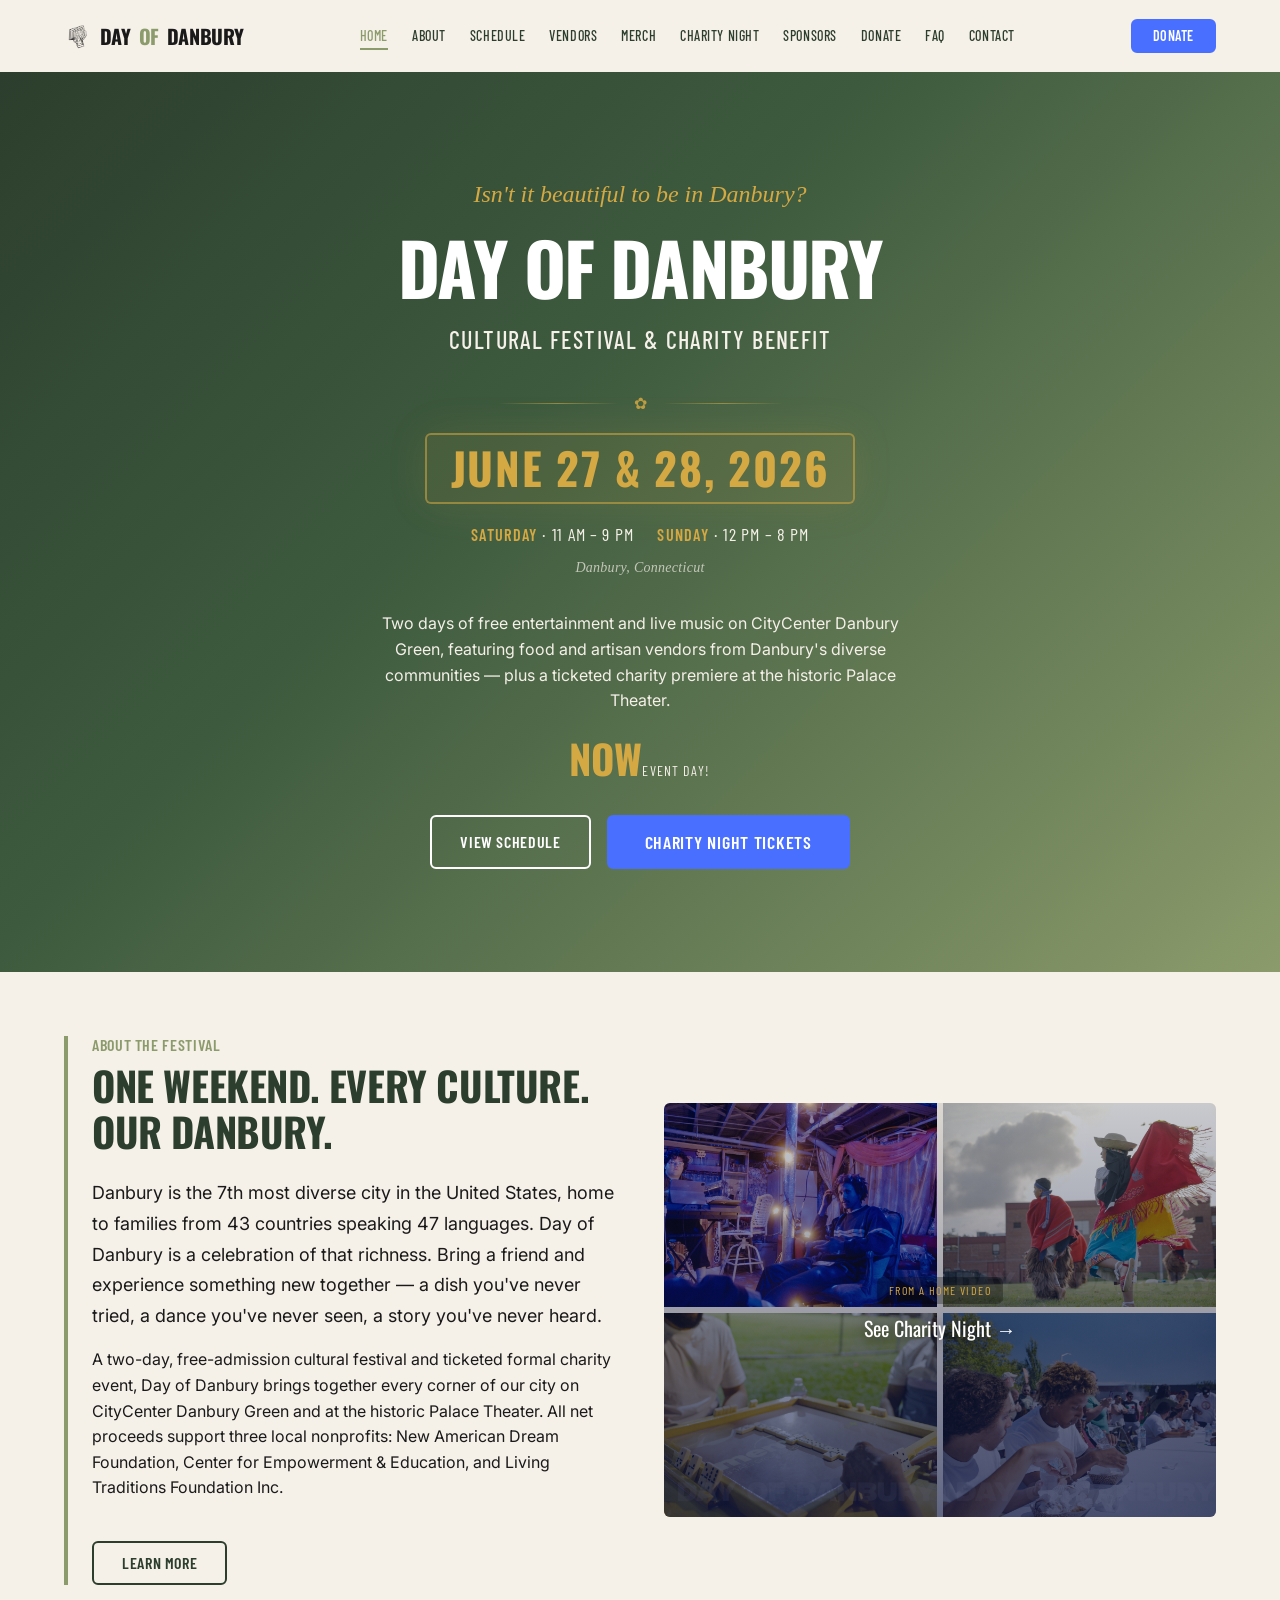
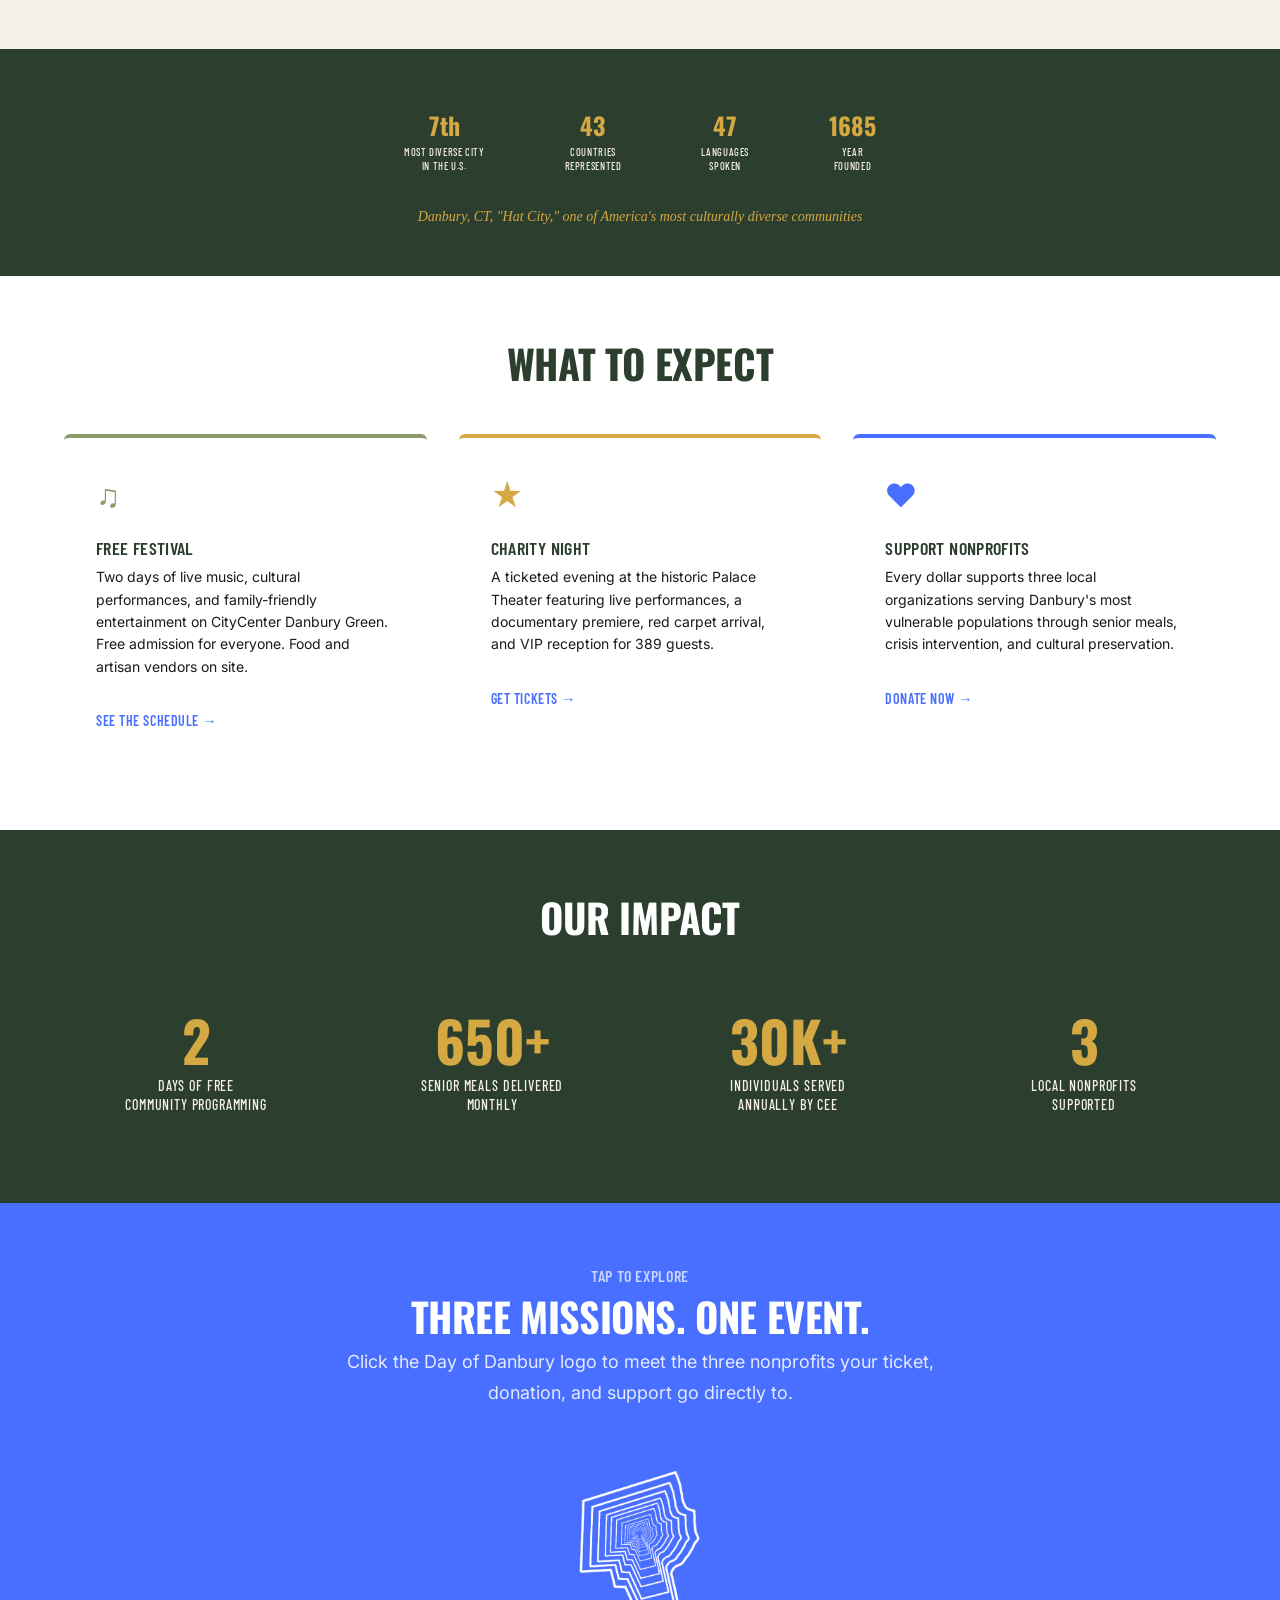
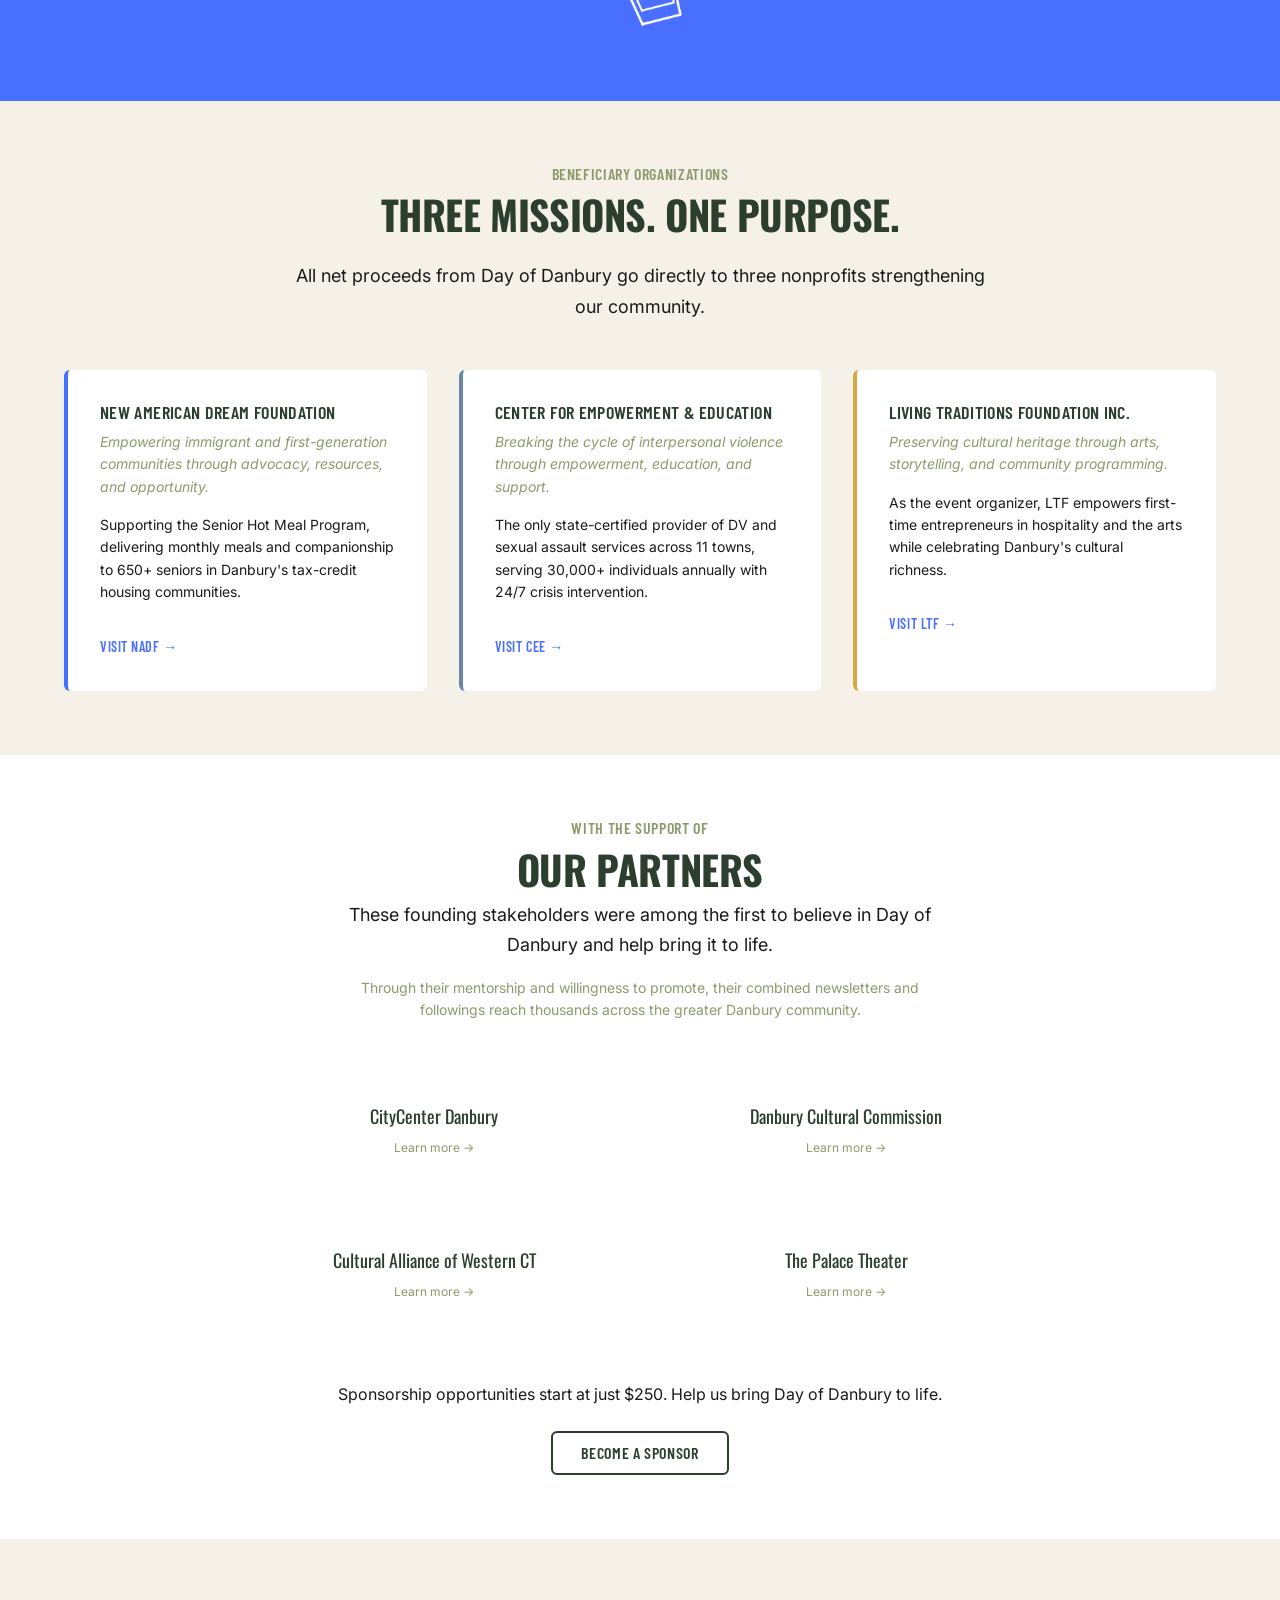
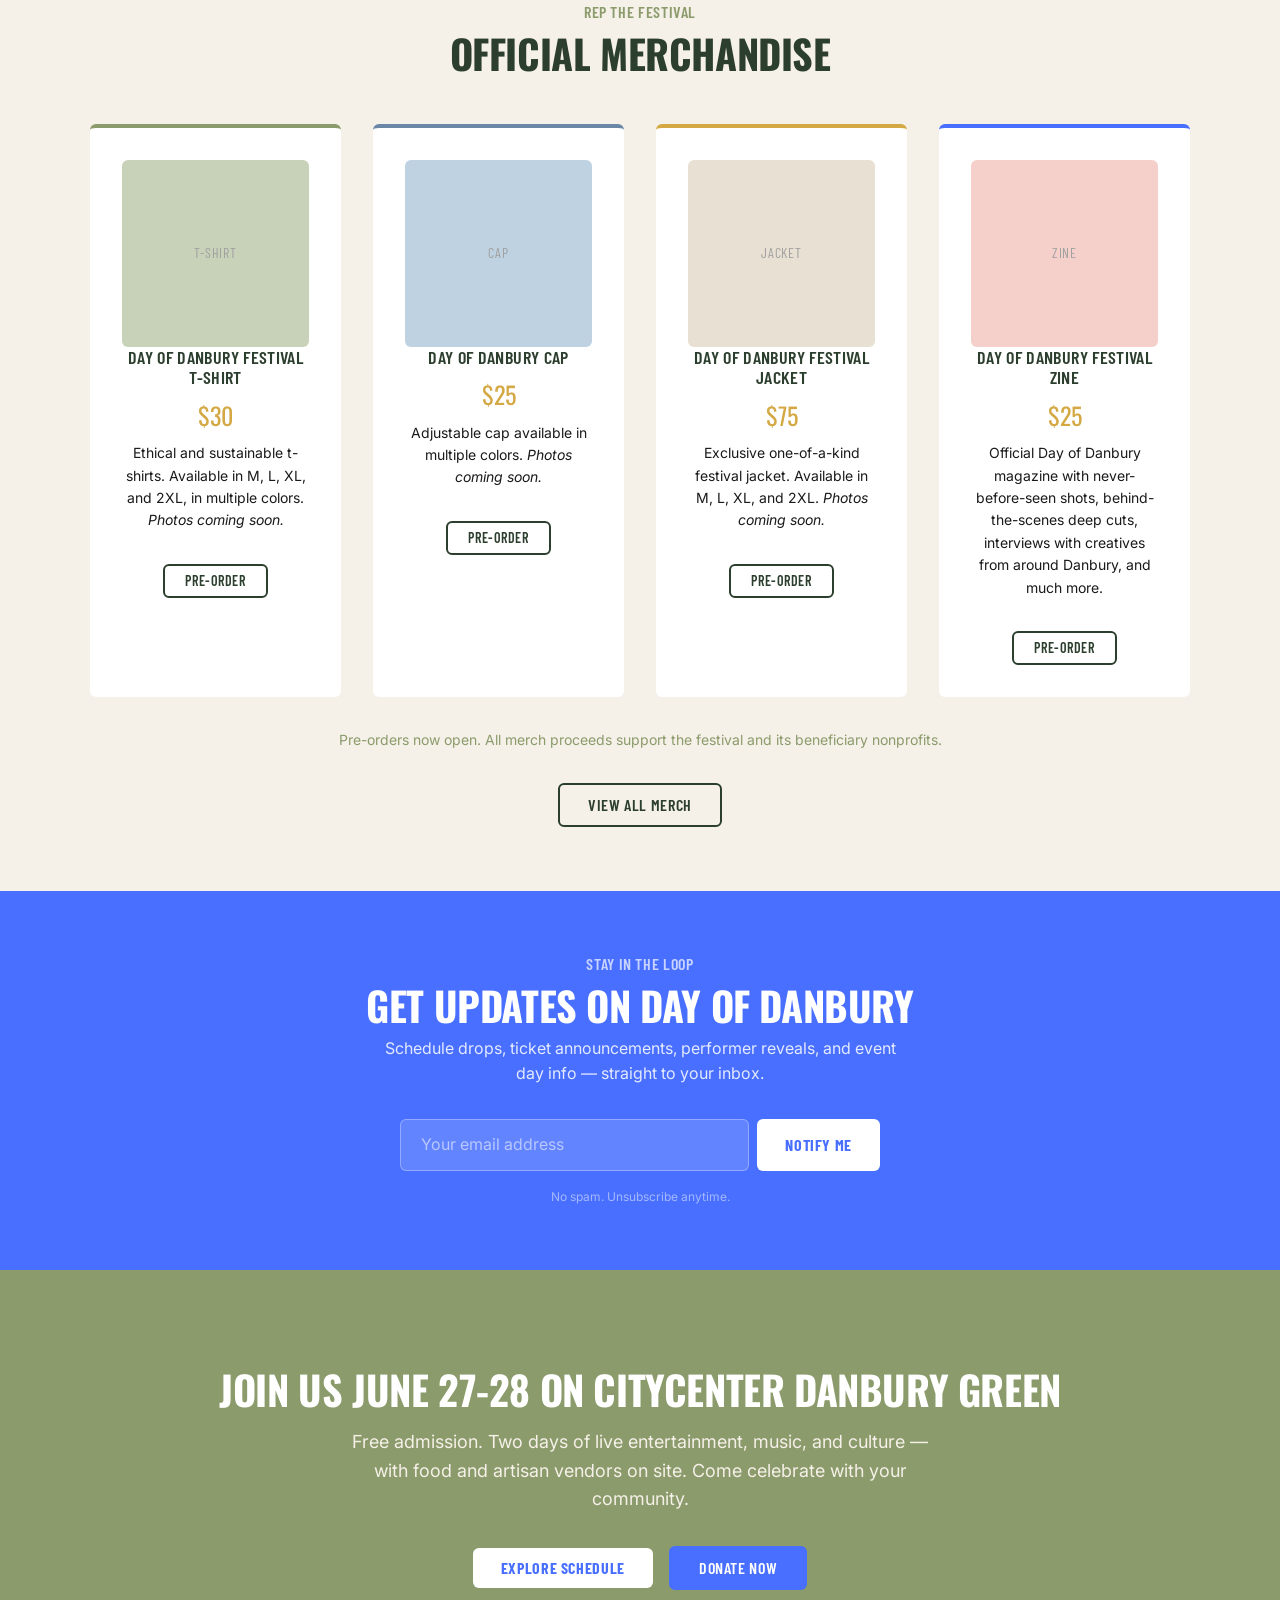
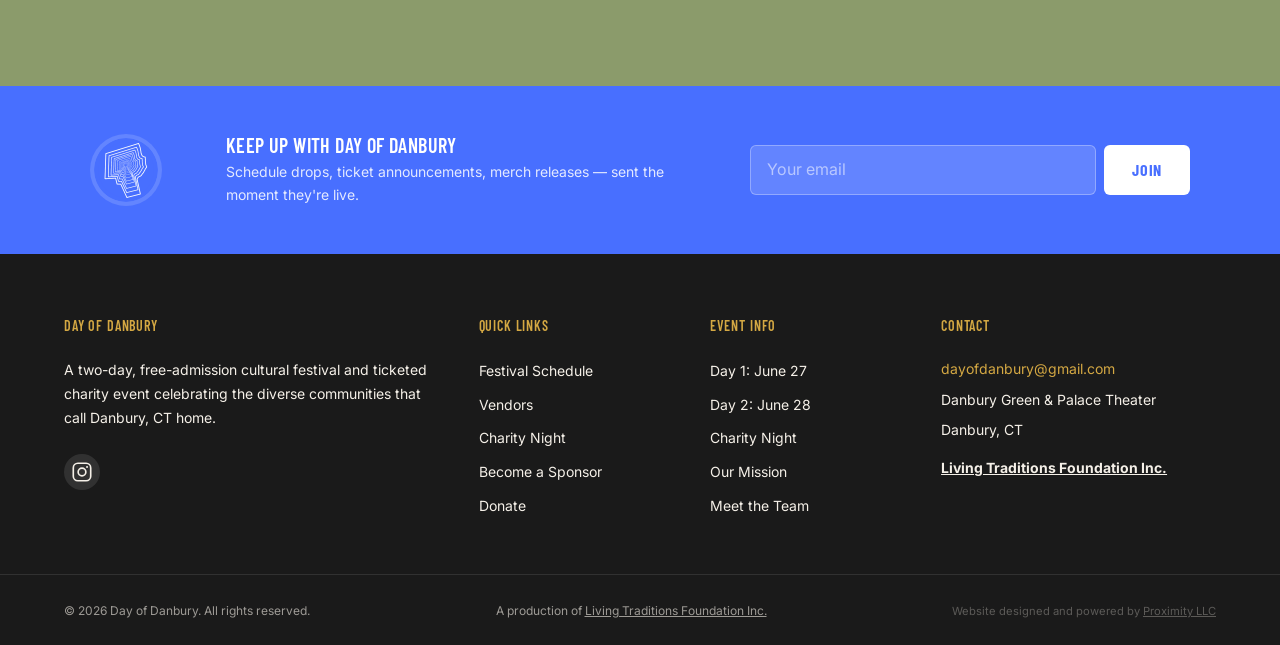
==== commit 11efa693: "Use cultural dance still for link preview image" ====
--- a/index.html
+++ b/index.html
@@ -9,12 +9,12 @@
   <meta property="og:description" content="Two days of free entertainment and live music. Food vendors, artisans, and a ticketed charity premiere at the Palace Theater.">
   <meta property="og:type" content="website">
   <meta property="og:url" content="https://dayofdanbury.com/">
-  <meta property="og:image" content="https://dayofdanbury.com/assets/logo-blue.png">
+  <meta property="og:image" content="https://dodfest.github.io/dod-website-proximityllc/assets/stills/kids-cultural-dance.jpg">
   <meta property="og:site_name" content="Day of Danbury">
   <meta name="twitter:card" content="summary_large_image">
   <meta name="twitter:title" content="Day of Danbury | Cultural Festival & Charity Benefit">
   <meta name="twitter:description" content="Two days of free entertainment and live music. Food vendors, artisans, and a ticketed charity premiere at the Palace Theater.">
-  <meta name="twitter:image" content="https://dayofdanbury.com/assets/logo-blue.png">
+  <meta name="twitter:image" content="https://dodfest.github.io/dod-website-proximityllc/assets/stills/kids-cultural-dance.jpg">
   <link rel="canonical" href="https://dayofdanbury.com/">
   <script type="application/ld+json">
   {
@@ -57,7 +57,7 @@
       "url": "https://dayofdanbury.com"
     },
     "url": "https://dayofdanbury.com/",
-    "image": "https://dayofdanbury.com/assets/logo-blue.png",
+    "image": "https://dodfest.github.io/dod-website-proximityllc/assets/stills/kids-cultural-dance.jpg",
     "offers": [
       {
         "@type": "Offer",
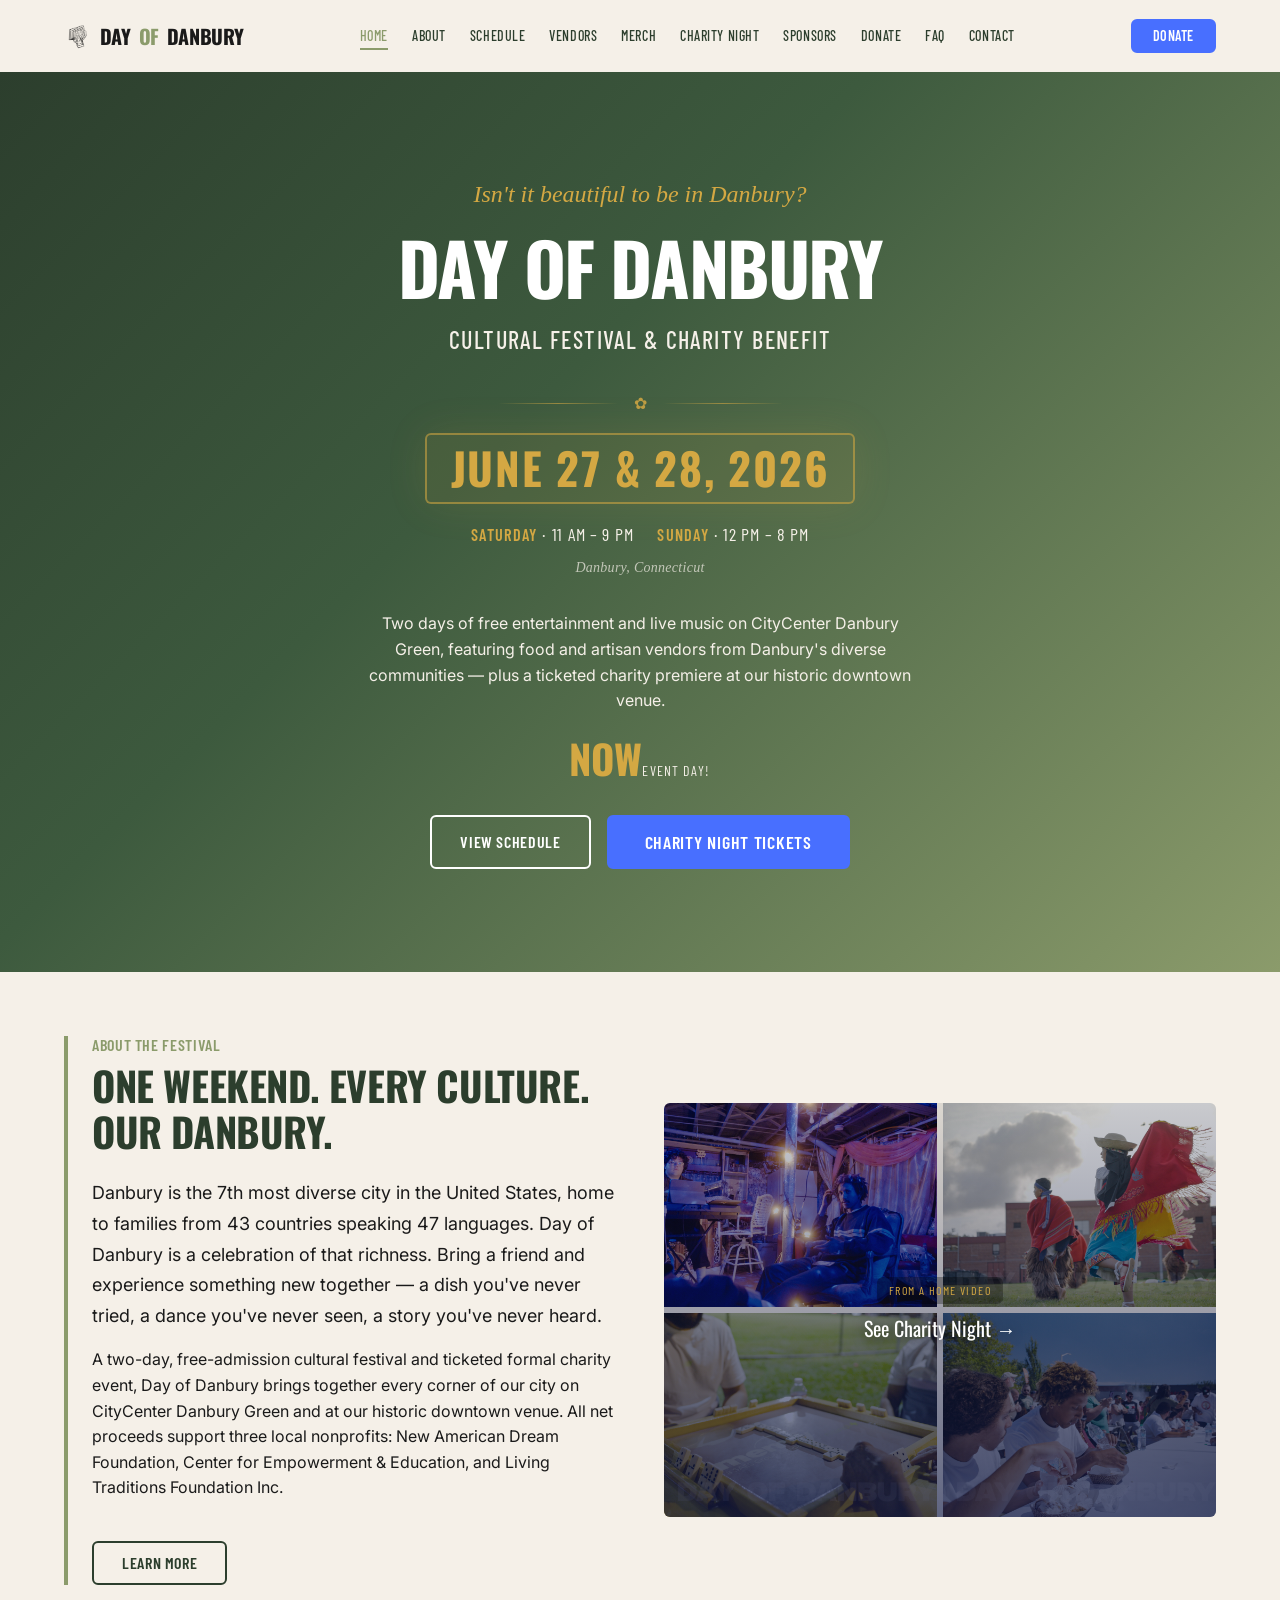
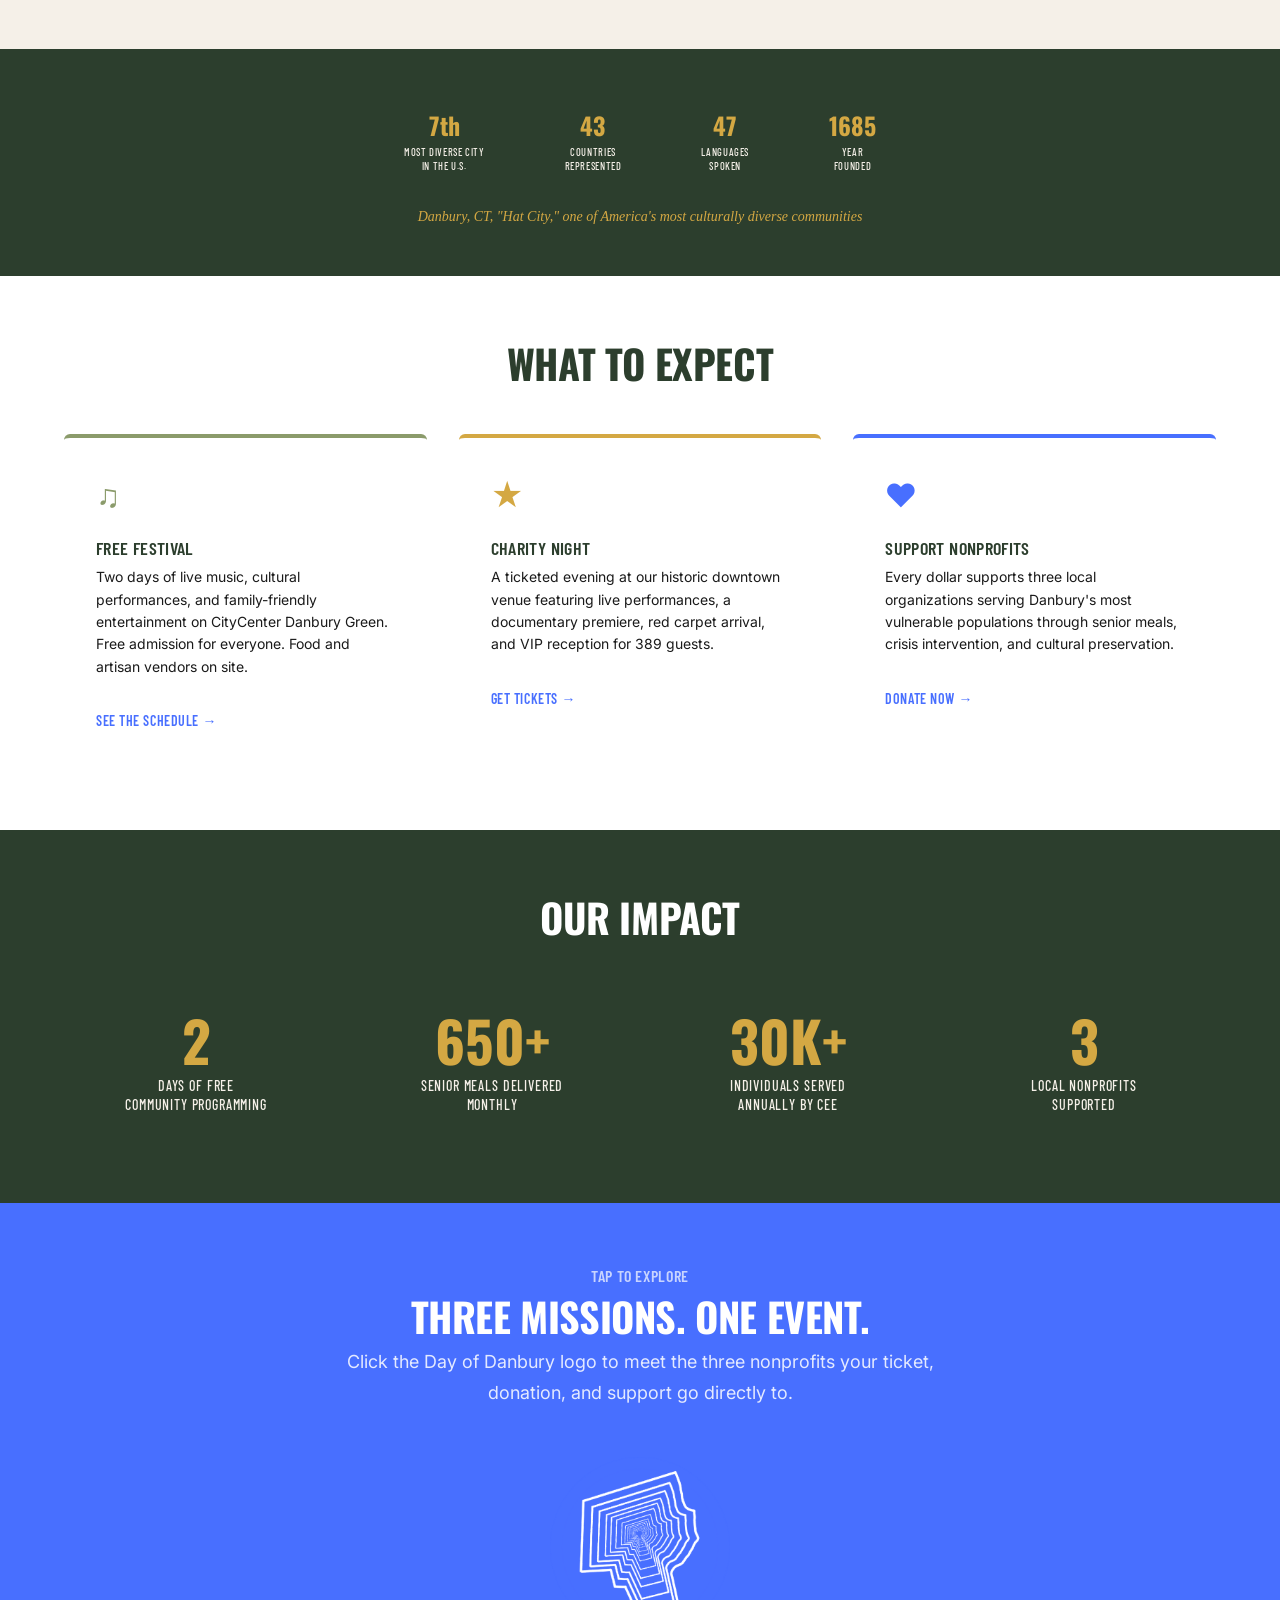
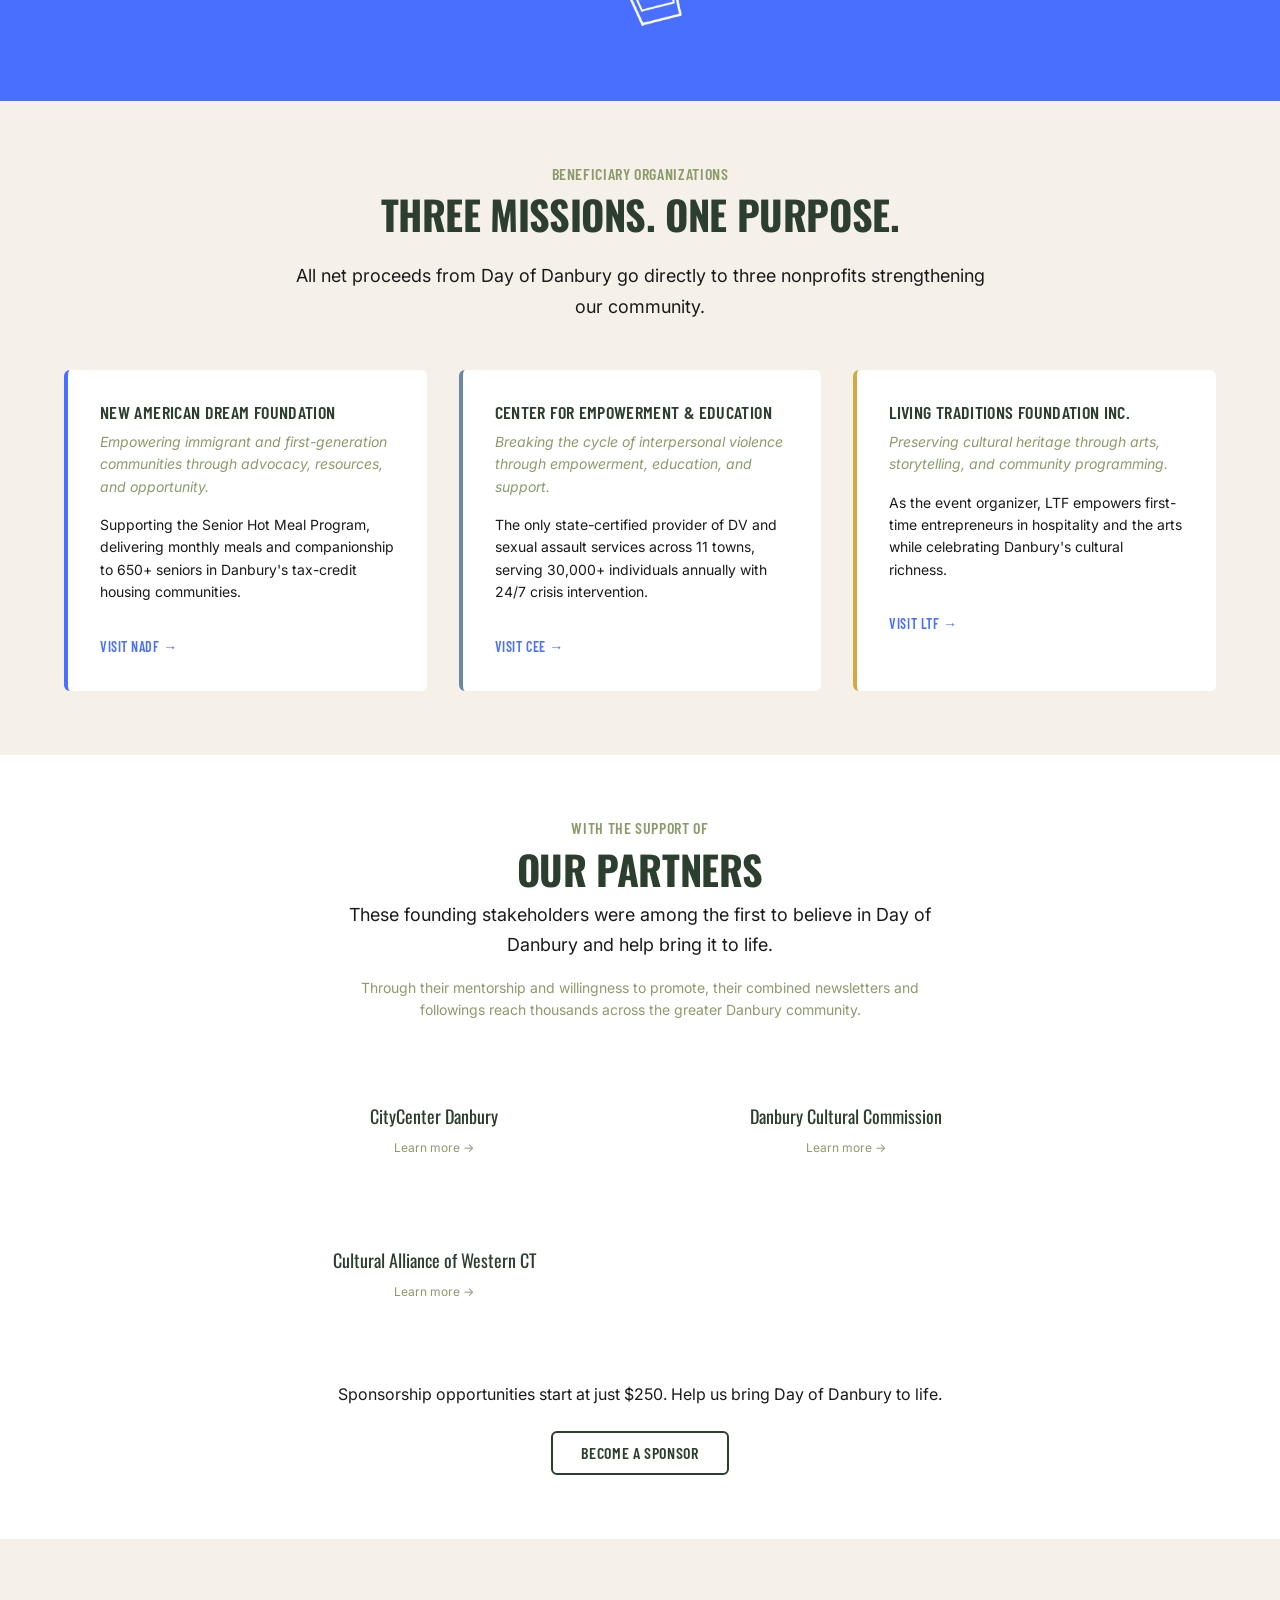
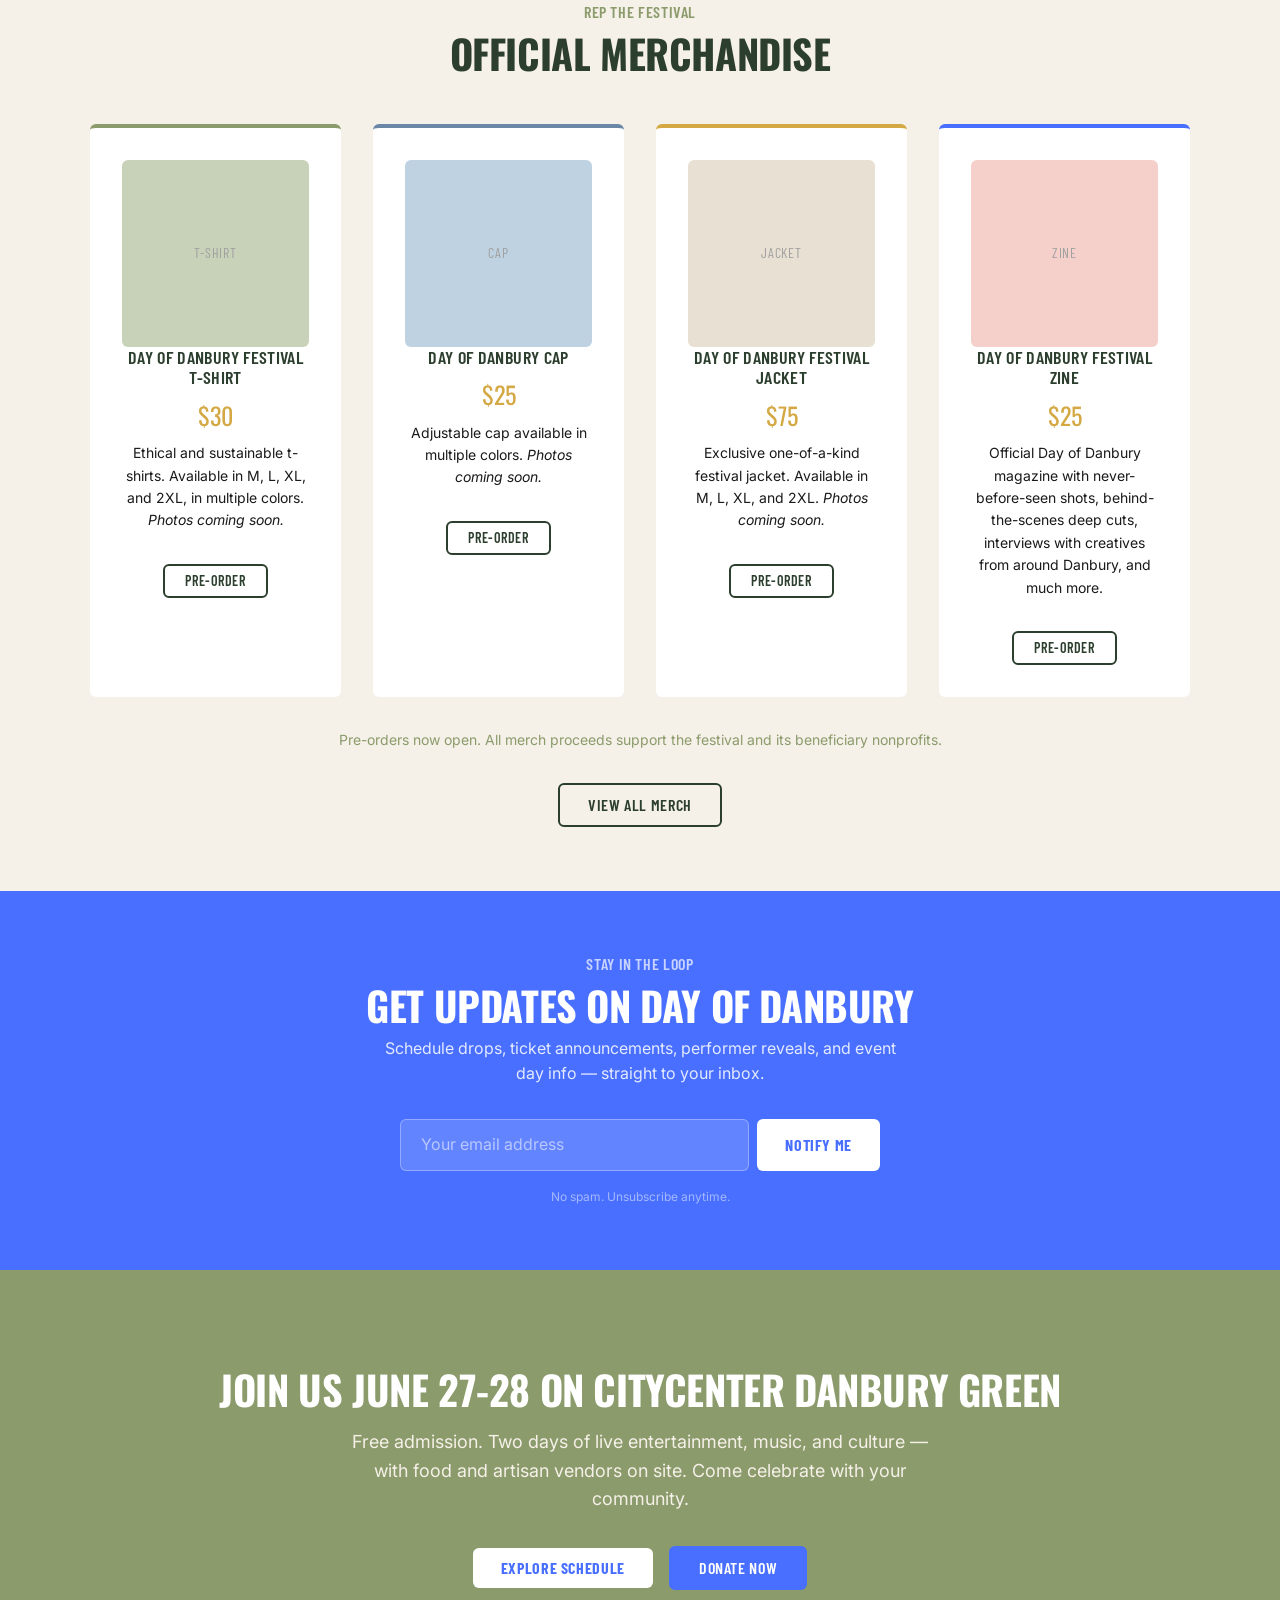
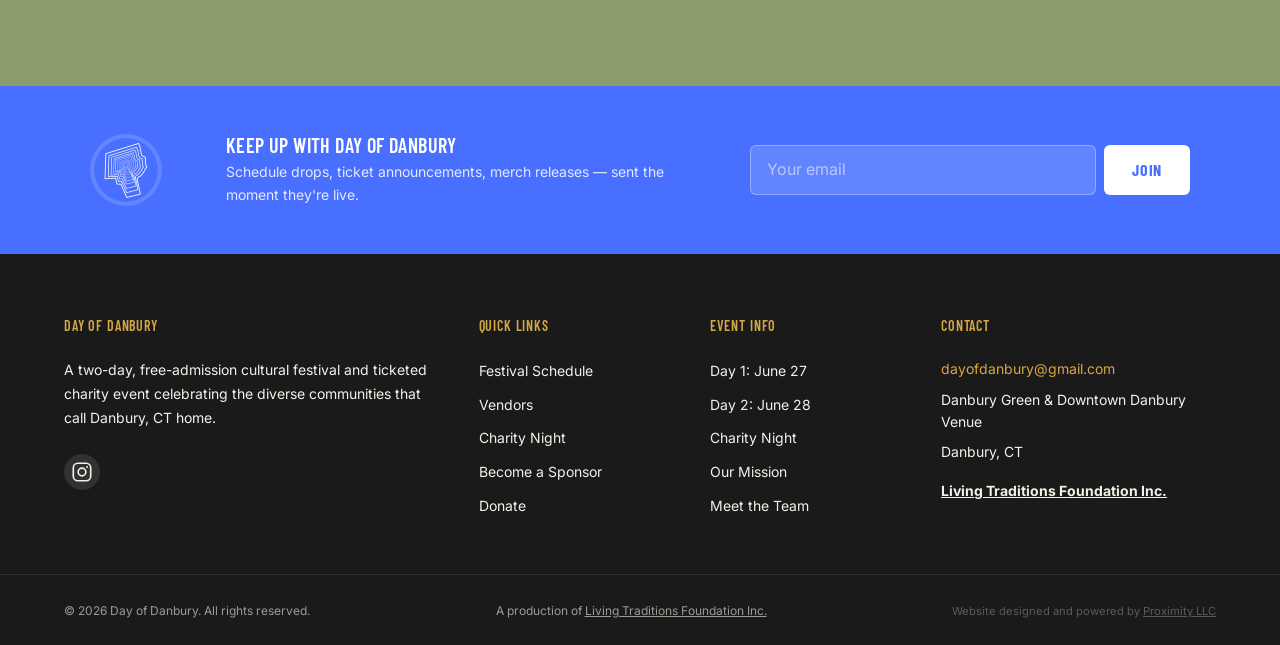
==== commit 4cf83dae: "Redact Palace Theater references, hide schedule with coming soon block" ====
--- a/index.html
+++ b/index.html
@@ -4,16 +4,16 @@
   <meta charset="UTF-8">
   <meta name="viewport" content="width=device-width, initial-scale=1.0">
   <title>Day of Danbury | Cultural Festival & Charity Benefit | June 27-28, 2026</title>
-  <meta name="description" content="A two-day, free-admission cultural festival celebrating the diverse communities of Danbury, CT. June 27-28, 2026 at Danbury Green & Palace Theater.">
+  <meta name="description" content="A two-day, free-admission cultural festival celebrating the diverse communities of Danbury, CT. June 27-28, 2026 at CityCenter Danbury Green plus a ticketed charity premiere.">
   <meta property="og:title" content="Day of Danbury | Cultural Festival & Charity Benefit">
-  <meta property="og:description" content="Two days of free entertainment and live music. Food vendors, artisans, and a ticketed charity premiere at the Palace Theater.">
+  <meta property="og:description" content="Two days of free entertainment and live music. Food vendors, artisans, and a ticketed charity premiere at our downtown Danbury venue.">
   <meta property="og:type" content="website">
   <meta property="og:url" content="https://dayofdanbury.com/">
   <meta property="og:image" content="https://dodfest.github.io/dod-website-proximityllc/assets/stills/kids-cultural-dance.jpg">
   <meta property="og:site_name" content="Day of Danbury">
   <meta name="twitter:card" content="summary_large_image">
   <meta name="twitter:title" content="Day of Danbury | Cultural Festival & Charity Benefit">
-  <meta name="twitter:description" content="Two days of free entertainment and live music. Food vendors, artisans, and a ticketed charity premiere at the Palace Theater.">
+  <meta name="twitter:description" content="Two days of free entertainment and live music. Food vendors, artisans, and a ticketed charity premiere at our downtown Danbury venue.">
   <meta name="twitter:image" content="https://dodfest.github.io/dod-website-proximityllc/assets/stills/kids-cultural-dance.jpg">
   <link rel="canonical" href="https://dayofdanbury.com/">
   <script type="application/ld+json">
@@ -40,10 +40,9 @@
       },
       {
         "@type": "Place",
-        "name": "The Palace Theater Danbury",
+        "name": "Historic Downtown Danbury Venue",
         "address": {
           "@type": "PostalAddress",
-          "streetAddress": "165 Main Street",
           "addressLocality": "Danbury",
           "addressRegion": "CT",
           "postalCode": "06810",
@@ -122,7 +121,7 @@
           </div>
           <div class="hero__date-loc">Danbury, Connecticut</div>
         </div>
-        <p style="color: var(--color-cream); font-size: var(--text-base); max-width: 550px; margin: var(--space-md) auto var(--space-lg);">Two days of free entertainment and live music on CityCenter Danbury Green, featuring food and artisan vendors from Danbury's diverse communities — plus a ticketed charity premiere at the historic Palace Theater.</p>
+        <p style="color: var(--color-cream); font-size: var(--text-base); max-width: 550px; margin: var(--space-md) auto var(--space-lg);">Two days of free entertainment and live music on CityCenter Danbury Green, featuring food and artisan vendors from Danbury's diverse communities — plus a ticketed charity premiere at our historic downtown venue.</p>
 
         <style>
           .hero__date-block { margin: var(--space-xl) auto; max-width: 620px; text-align: center; }
@@ -158,7 +157,7 @@
             <h4 class="mb-sm">About the Festival</h4>
             <h2 class="mb-lg">One Weekend. Every Culture.<br>Our Danbury.</h2>
             <p class="lead">Danbury is the 7th most diverse city in the United States, home to families from 43 countries speaking 47 languages. Day of Danbury is a celebration of that richness. Bring a friend and experience something new together — a dish you've never tried, a dance you've never seen, a story you've never heard.</p>
-            <p>A two-day, free-admission cultural festival and ticketed formal charity event, Day of Danbury brings together every corner of our city on CityCenter Danbury Green and at the historic Palace Theater. All net proceeds support three local nonprofits: New American Dream Foundation, Center for Empowerment & Education, and Living Traditions Foundation Inc.</p>
+            <p>A two-day, free-admission cultural festival and ticketed formal charity event, Day of Danbury brings together every corner of our city on CityCenter Danbury Green and at our historic downtown venue. All net proceeds support three local nonprofits: New American Dream Foundation, Center for Empowerment & Education, and Living Traditions Foundation Inc.</p>
             <a href="about.html" class="btn btn--secondary mt-lg">Learn More</a>
           </div>
           <a href="charity-night.html" class="home-intro__collage reveal" data-delay="0.2s" aria-label="See Charity Night — featuring the world premiere of A Home Video">
@@ -225,7 +224,7 @@
           <div class="card card--accent-gold reveal" data-delay="0.15s">
             <div class="card__icon" style="font-size: 2rem; margin-bottom: var(--space-md); color: var(--color-gold);">&#9733;</div>
             <h3 class="card__title">Charity Night</h3>
-            <p class="card__text">A ticketed evening at the historic Palace Theater featuring live performances, a documentary premiere, red carpet arrival, and VIP reception for 389 guests.</p>
+            <p class="card__text">A ticketed evening at our historic downtown venue featuring live performances, a documentary premiere, red carpet arrival, and VIP reception for 389 guests.</p>
             <a href="charity-night.html" class="card__link">Get Tickets &rarr;</a>
           </div>
 
@@ -368,10 +367,6 @@
             <div style="font-family: var(--font-headline); font-size: var(--text-lg); color: var(--color-dark-olive); margin-bottom: var(--space-sm);">Cultural Alliance of Western CT</div>
             <div style="font-size: var(--text-xs); color: var(--color-sage);">Learn more &rarr;</div>
           </a>
-          <a href="sponsors.html" class="card reveal" data-delay="0.3s" style="padding: var(--space-xl); text-align: center; text-decoration: none; color: inherit;">
-            <div style="font-family: var(--font-headline); font-size: var(--text-lg); color: var(--color-dark-olive); margin-bottom: var(--space-sm);">The Palace Theater</div>
-            <div style="font-size: var(--text-xs); color: var(--color-sage);">Learn more &rarr;</div>
-          </a>
         </div>
 
         <p class="mb-lg reveal">Sponsorship opportunities start at just $250. Help us bring Day of Danbury to life.</p>
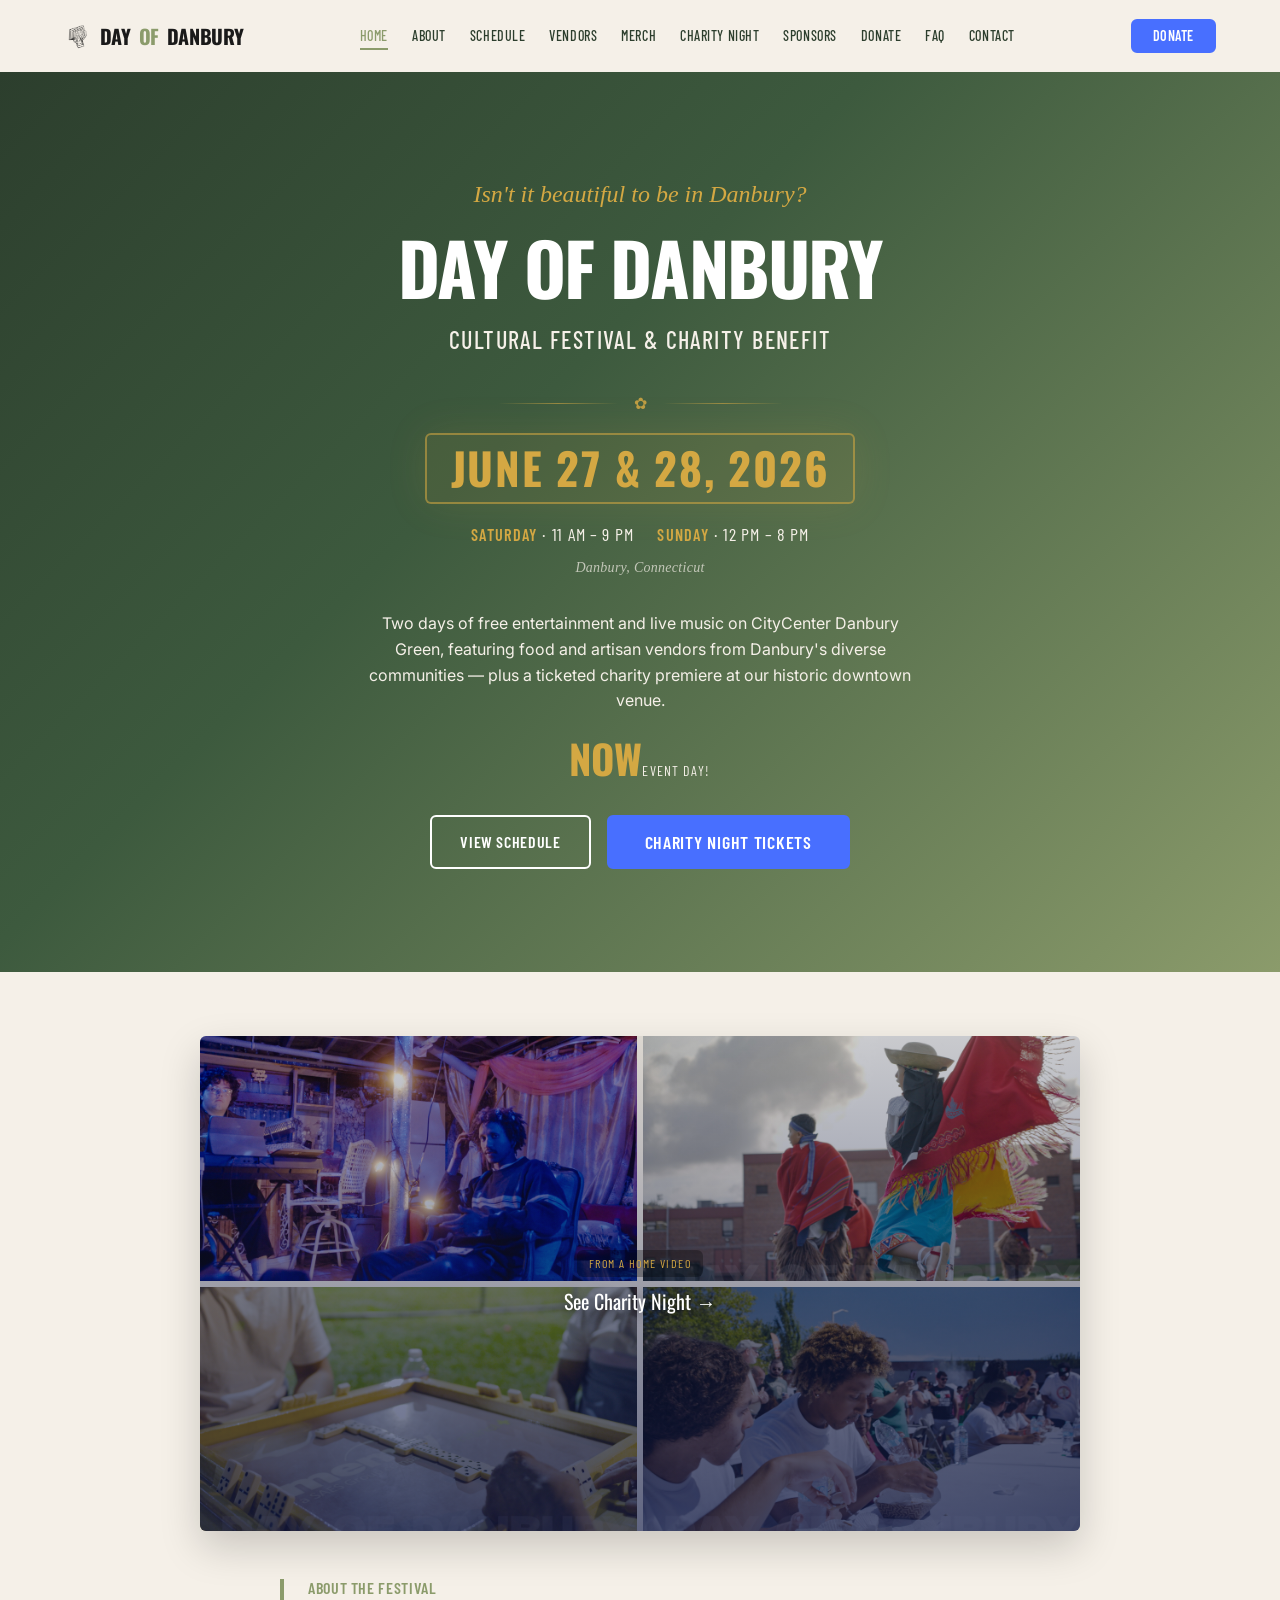
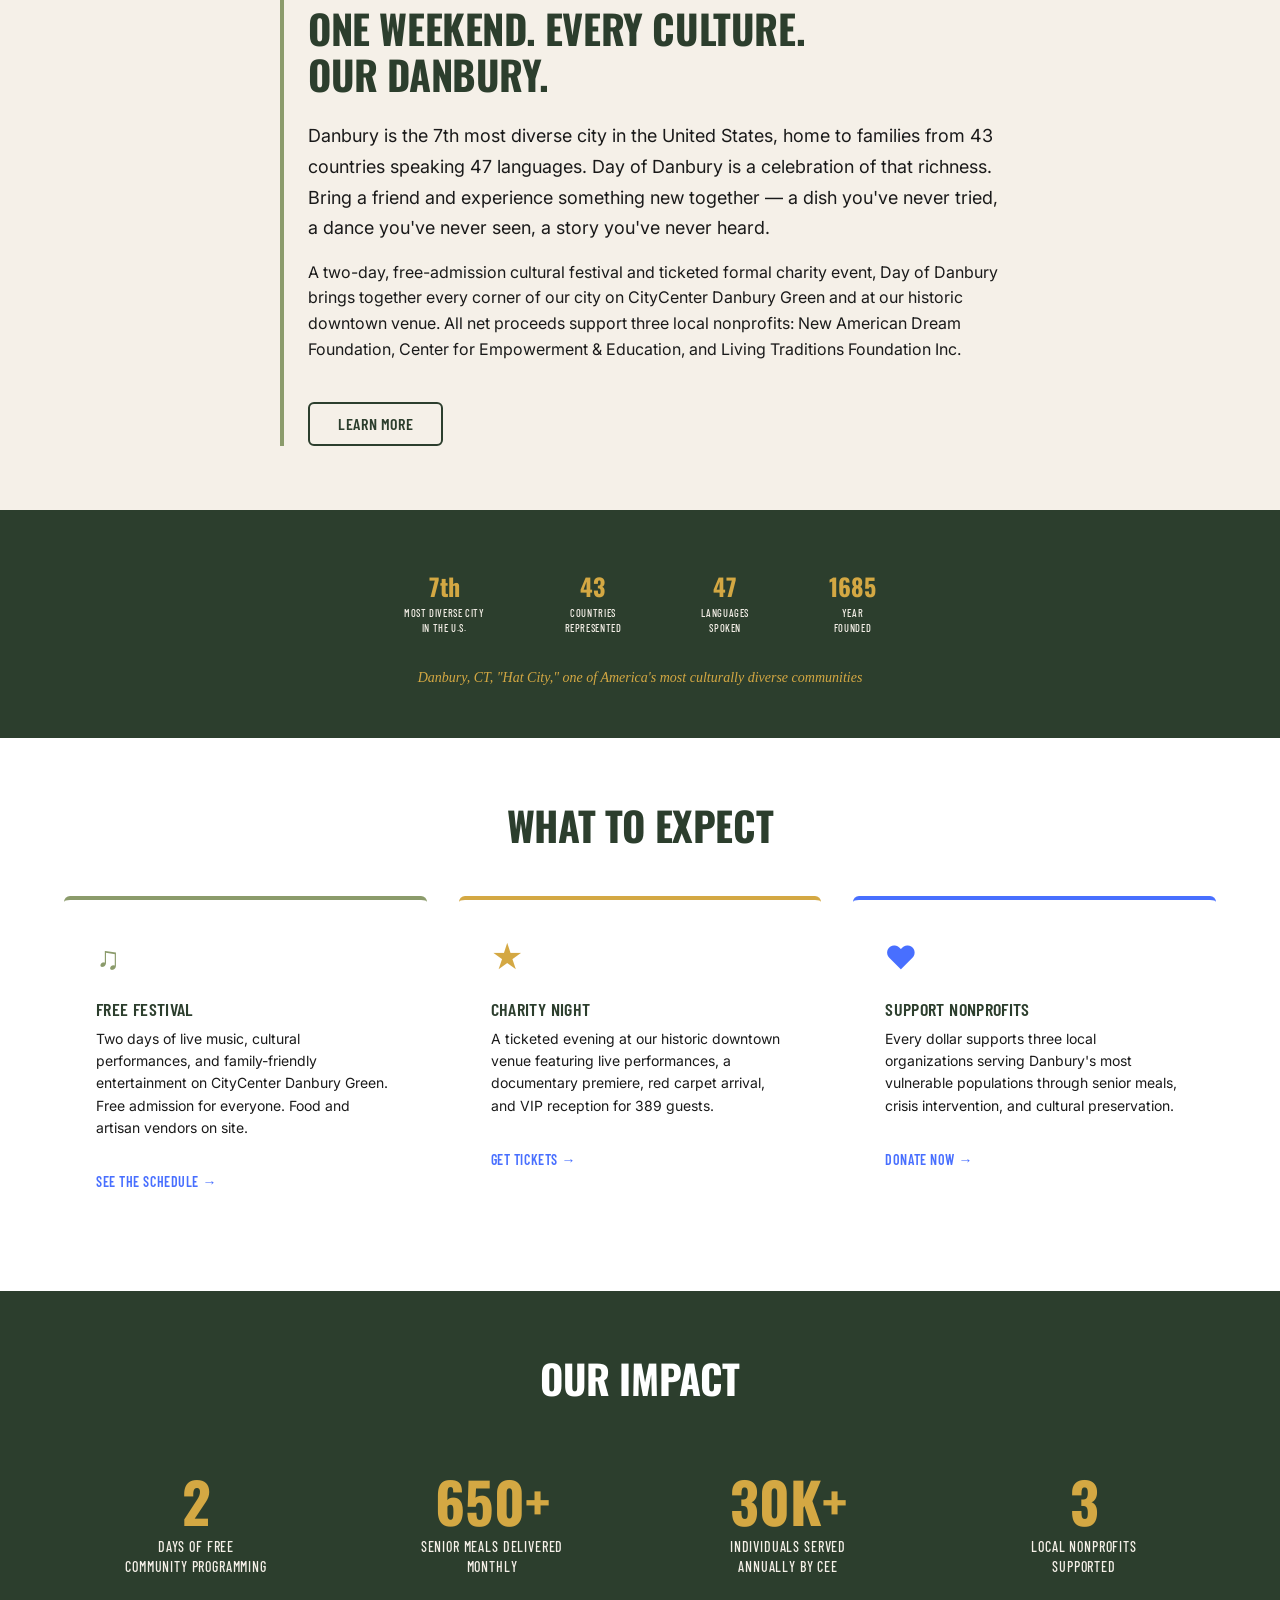
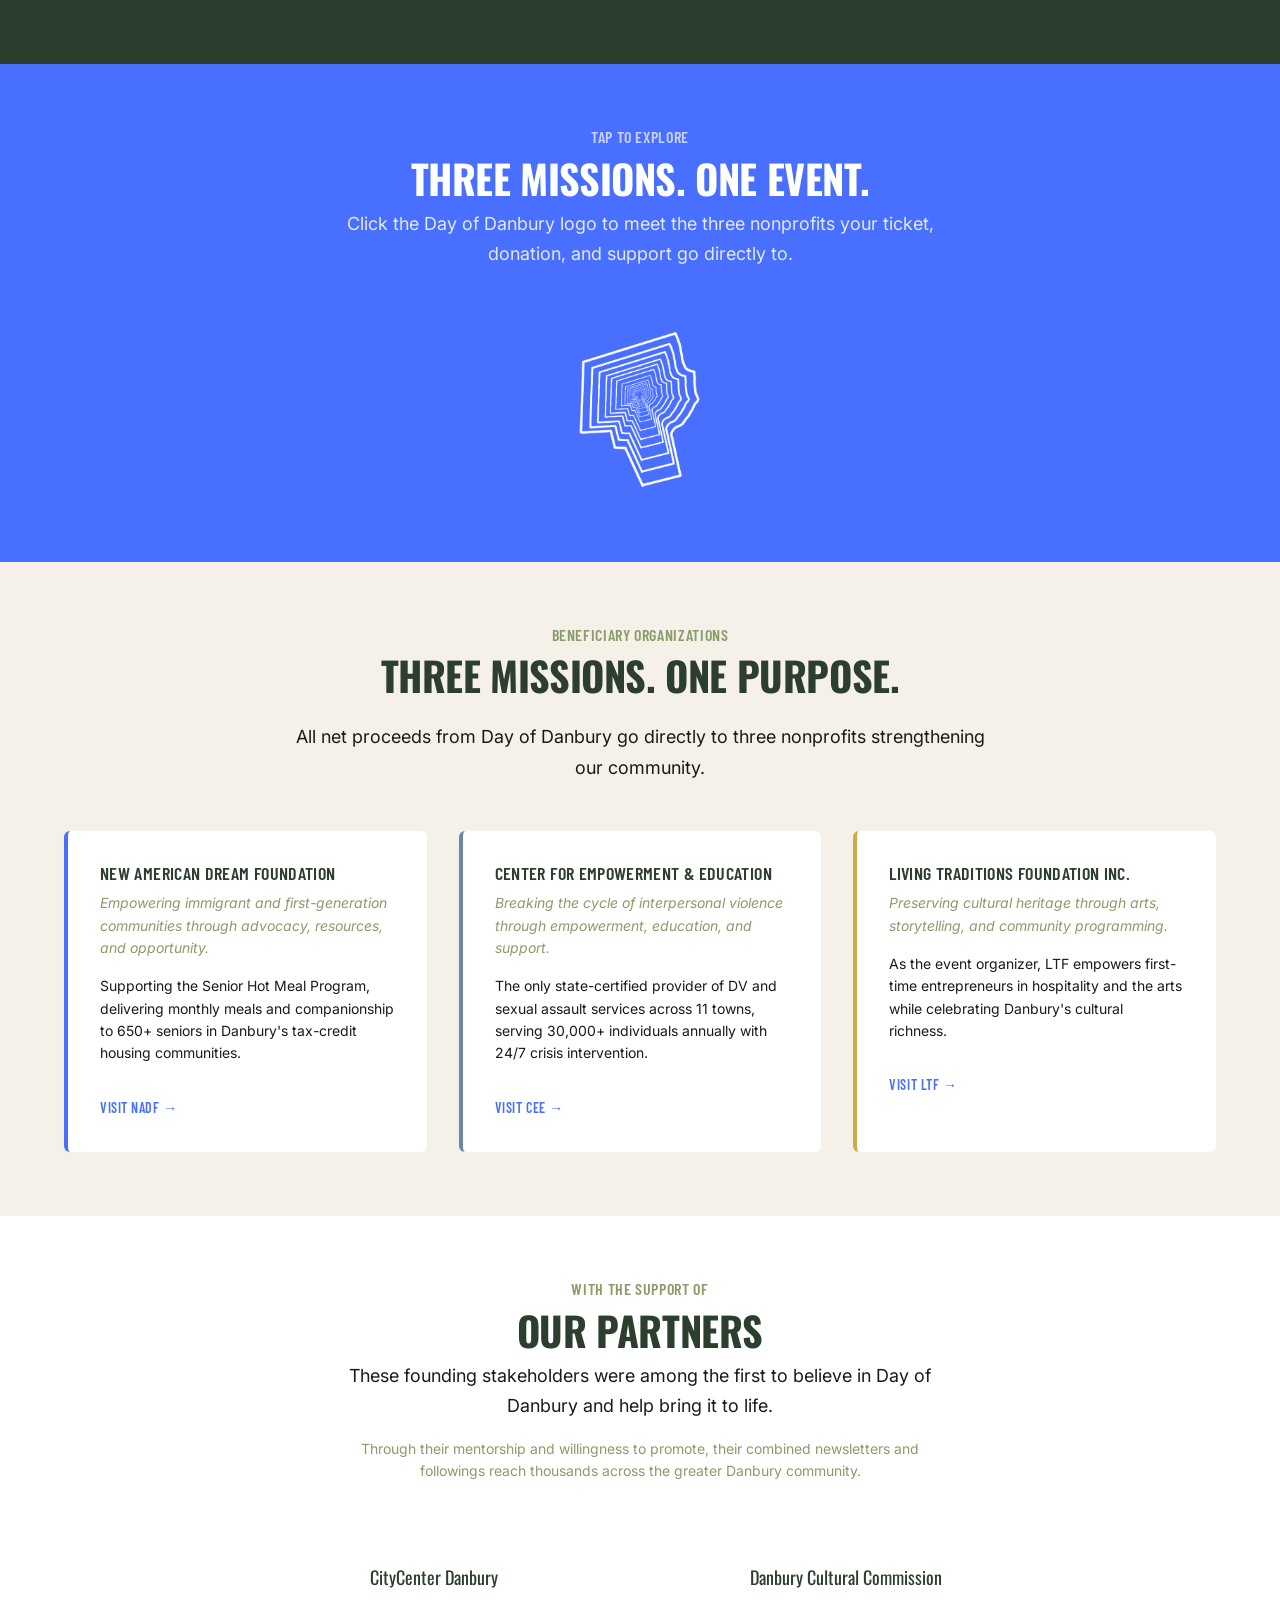
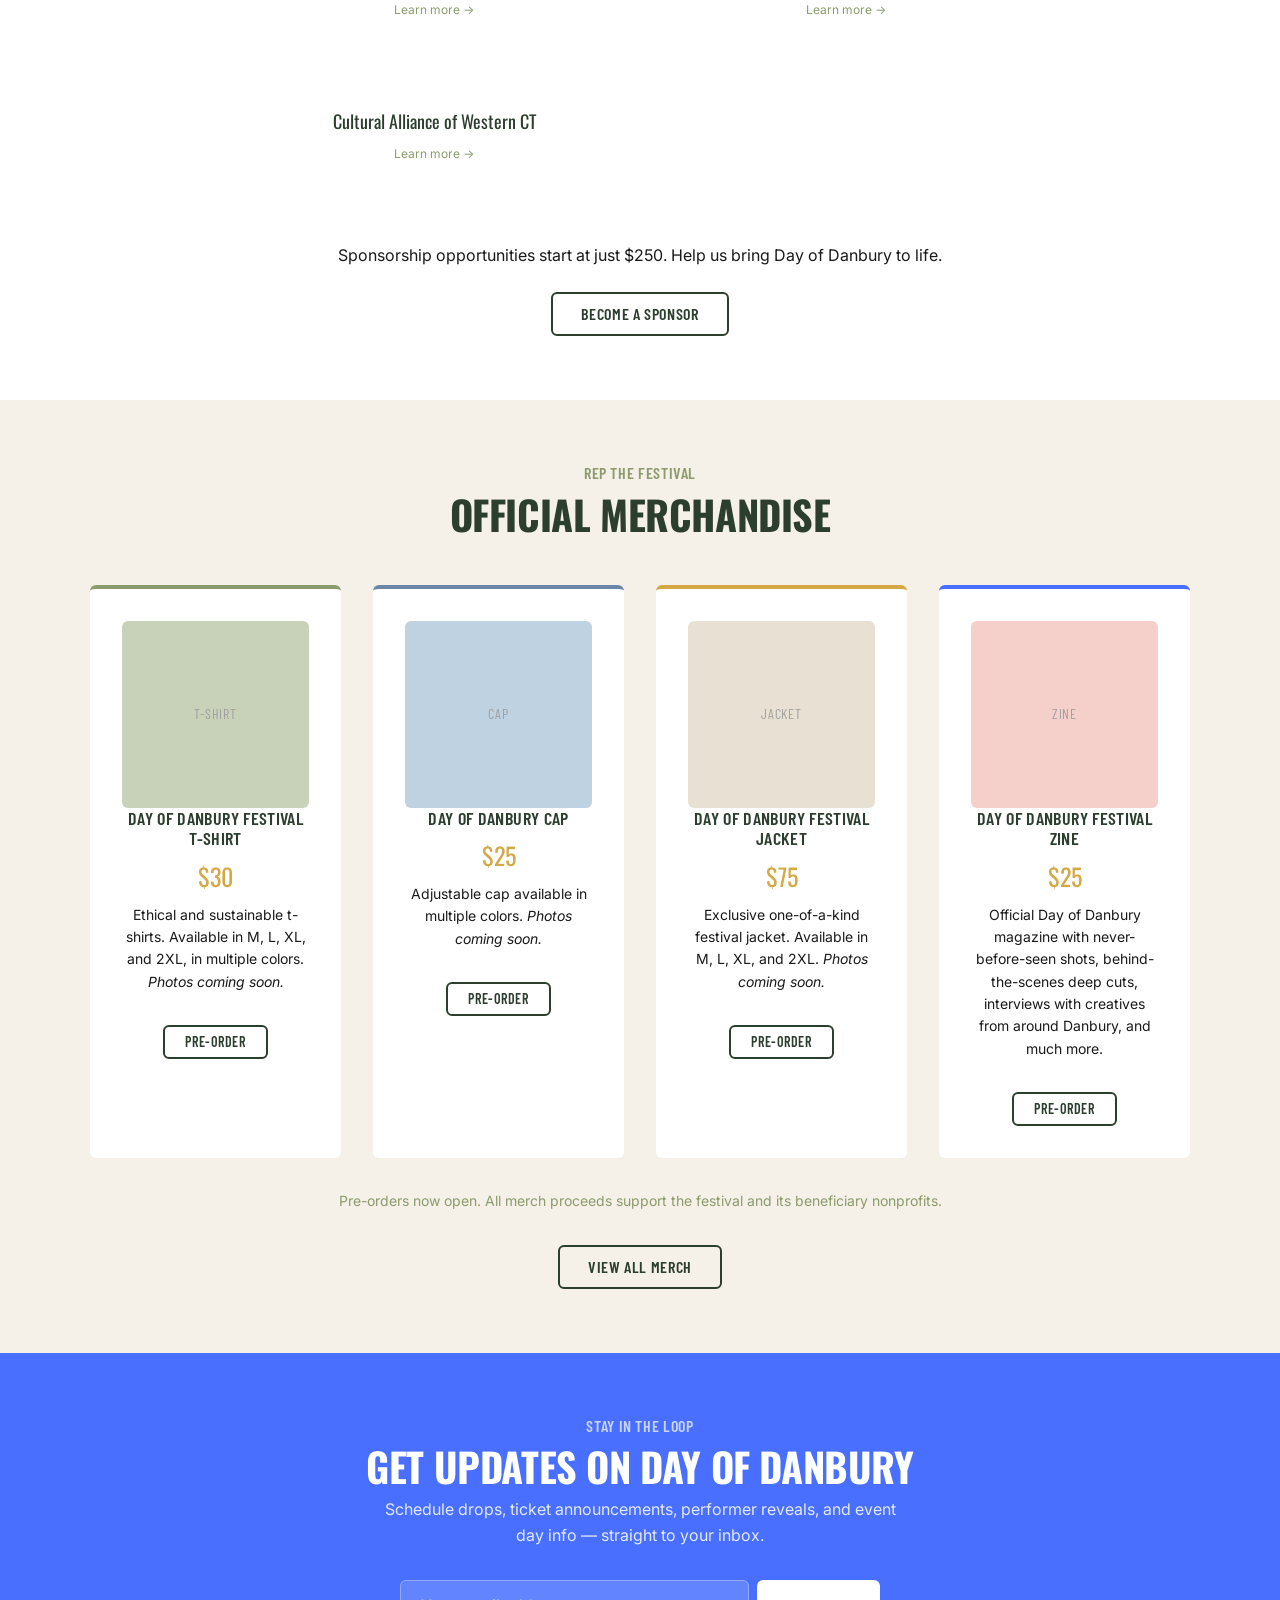
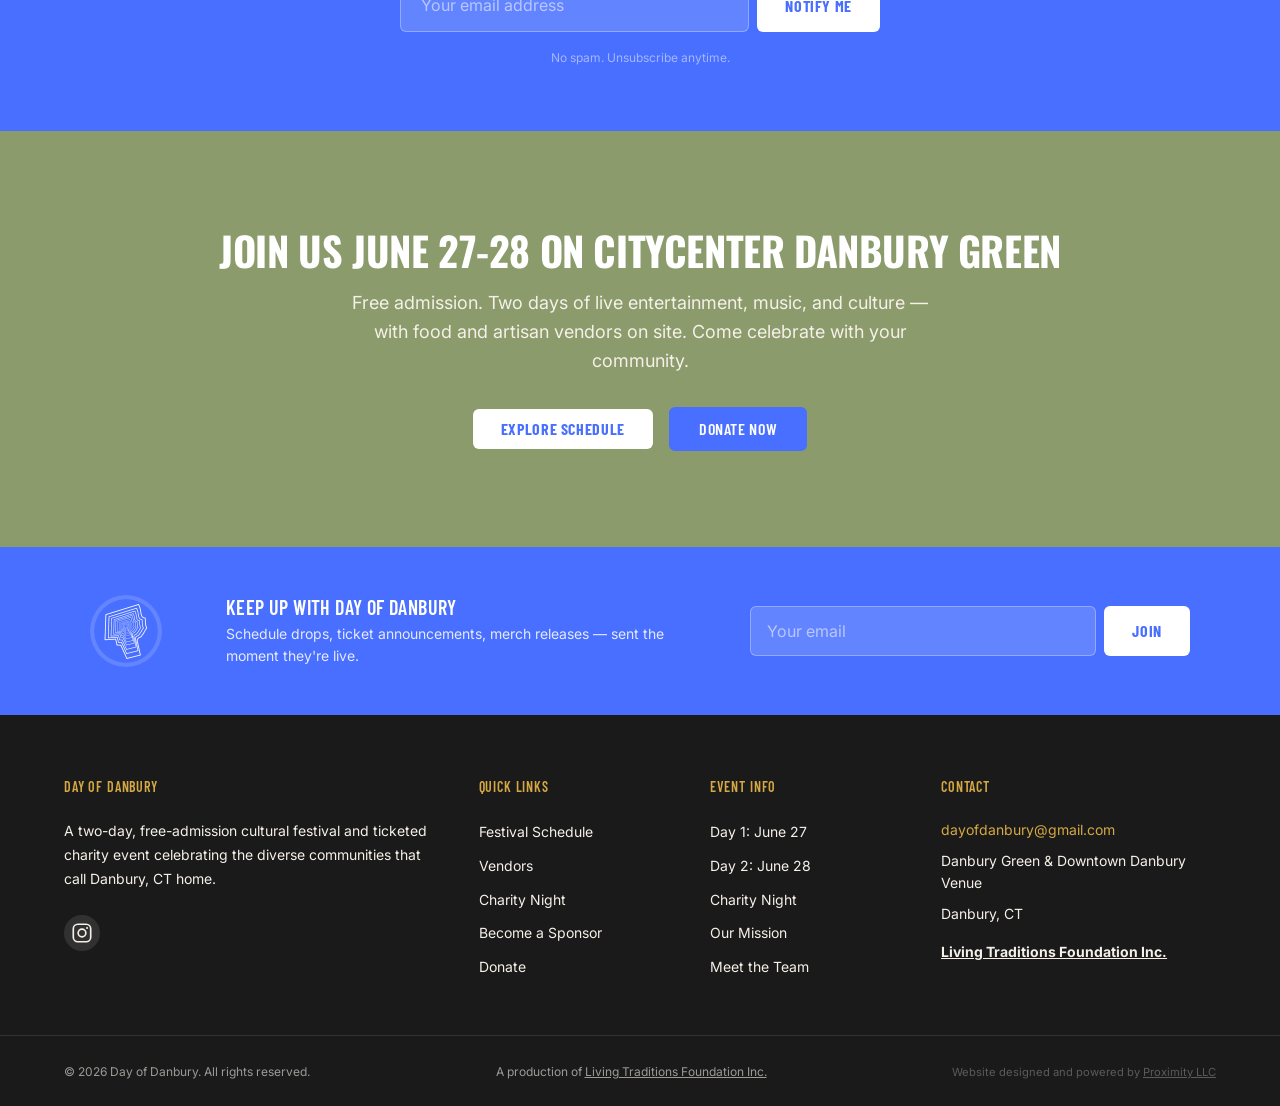
==== commit fd2f2dcb: "Update Danbury Benefit timeline: social hour, raffle with entertainment, 9:30 close" ====
--- a/index.html
+++ b/index.html
@@ -97,7 +97,7 @@
   <link rel="stylesheet" href="css/components.css">
   <link rel="stylesheet" href="css/header.css?v=2">
   <link rel="stylesheet" href="css/footer.css">
-  <link rel="stylesheet" href="css/pages/home.css">
+  <link rel="stylesheet" href="css/pages/home.css?v=4">
 </head>
 <body data-page="home">
   <div id="site-header"></div>
@@ -153,14 +153,7 @@
     <section class="section panel--cream">
       <div class="container">
         <div class="home-intro">
-          <div class="accent-bar reveal">
-            <h4 class="mb-sm">About the Festival</h4>
-            <h2 class="mb-lg">One Weekend. Every Culture.<br>Our Danbury.</h2>
-            <p class="lead">Danbury is the 7th most diverse city in the United States, home to families from 43 countries speaking 47 languages. Day of Danbury is a celebration of that richness. Bring a friend and experience something new together — a dish you've never tried, a dance you've never seen, a story you've never heard.</p>
-            <p>A two-day, free-admission cultural festival and ticketed formal charity event, Day of Danbury brings together every corner of our city on CityCenter Danbury Green and at our historic downtown venue. All net proceeds support three local nonprofits: New American Dream Foundation, Center for Empowerment & Education, and Living Traditions Foundation Inc.</p>
-            <a href="about.html" class="btn btn--secondary mt-lg">Learn More</a>
-          </div>
-          <a href="charity-night.html" class="home-intro__collage reveal" data-delay="0.2s" aria-label="See Charity Night — featuring the world premiere of A Home Video">
+          <a href="charity-night.html" class="home-intro__collage reveal" aria-label="See Charity Night — featuring the world premiere of A Home Video">
             <div class="collage-cell"><img src="assets/stills/mayo-in-studio.jpg" alt=""></div>
             <div class="collage-cell"><img src="assets/stills/kids-cultural-dance.jpg" alt=""></div>
             <div class="collage-cell"><img src="assets/stills/dominos-close-up-shot.jpg" alt=""></div>
@@ -170,8 +163,15 @@
               <span class="collage-overlay__label">See Charity Night &rarr;</span>
             </div>
           </a>
+          <div class="accent-bar reveal" data-delay="0.15s">
+            <h4 class="mb-sm">About the Festival</h4>
+            <h2 class="mb-lg">One Weekend. Every Culture.<br>Our Danbury.</h2>
+            <p class="lead">Danbury is the 7th most diverse city in the United States, home to families from 43 countries speaking 47 languages. Day of Danbury is a celebration of that richness. Bring a friend and experience something new together — a dish you've never tried, a dance you've never seen, a story you've never heard.</p>
+            <p>A two-day, free-admission cultural festival and ticketed formal charity event, Day of Danbury brings together every corner of our city on CityCenter Danbury Green and at our historic downtown venue. All net proceeds support three local nonprofits: New American Dream Foundation, Center for Empowerment & Education, and Living Traditions Foundation Inc.</p>
+            <a href="about.html" class="btn btn--secondary mt-lg">Learn More</a>
+          </div>
           <style>
-            .home-intro__collage { position: relative; display: grid; grid-template-columns: 1fr 1fr; grid-template-rows: 1fr 1fr; gap: 6px; aspect-ratio: 4/3; width: 100%; border-radius: var(--border-radius); overflow: hidden; text-decoration: none; color: inherit; cursor: pointer; }
+            .home-intro__collage { position: relative; display: grid; grid-template-columns: 1fr 1fr; grid-template-rows: 1fr 1fr; gap: 6px; aspect-ratio: 16/9; width: 100%; max-width: 880px; margin: 0 auto; border-radius: var(--border-radius); overflow: hidden; text-decoration: none; color: inherit; cursor: pointer; box-shadow: 0 16px 40px rgba(0,0,0,0.18); }
             .collage-cell { overflow: hidden; }
             .collage-cell img { width: 100%; height: 100%; object-fit: cover; transition: transform 0.5s ease; display: block; }
             .home-intro__collage:hover .collage-cell img { transform: scale(1.05); }
@@ -502,7 +502,7 @@
           popup.classList.add('is-open');
           popup.setAttribute('aria-hidden', 'false');
         }
-      }, 10000);
+      }, 5000);
     })();
   </script>
 
--- a/css/pages/home.css
+++ b/css/pages/home.css
@@ -9,10 +9,12 @@
   align-items: center;
 }
 
-@media (min-width: 768px) {
-  .home-intro {
-    grid-template-columns: 1fr 1fr;
-  }
+/* Center the about-text block under the collage */
+.home-intro .accent-bar {
+  max-width: 720px;
+  margin-left: auto;
+  margin-right: auto;
+  text-align: left;
 }
 
 .home-intro__img {
@@ -108,7 +110,7 @@
 
 /* ─── Mobile Hero Optimization (countdown above fold) ─── */
 @media (max-width: 767px) {
-  .home-hero.hero--full { min-height: 100dvh; padding: var(--space-md) 0; }
+  .home-hero.hero--full { min-height: 100vh; min-height: 100dvh; padding: var(--space-md) 0; }
   .home-hero .hero__content { padding: var(--space-sm) var(--space-md); }
 
   /* Hide decorative tagline on small screens to save space */
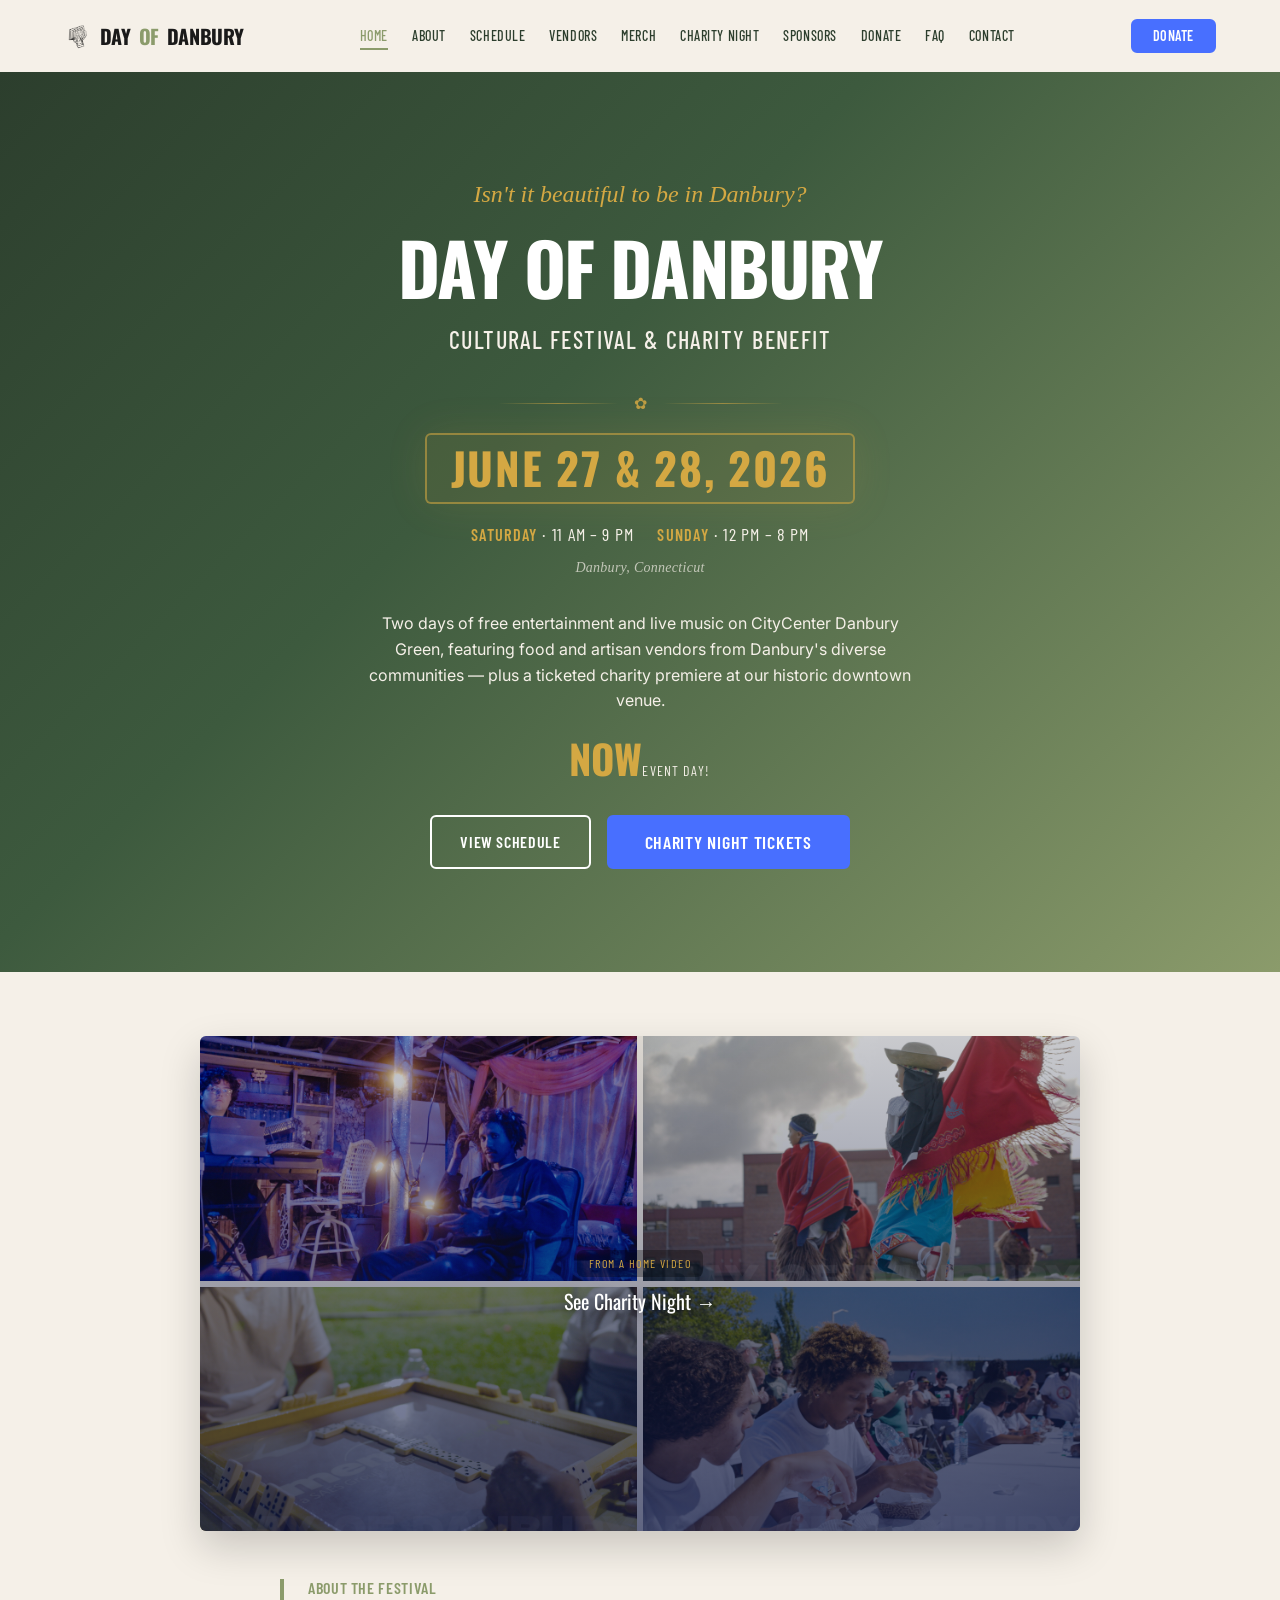
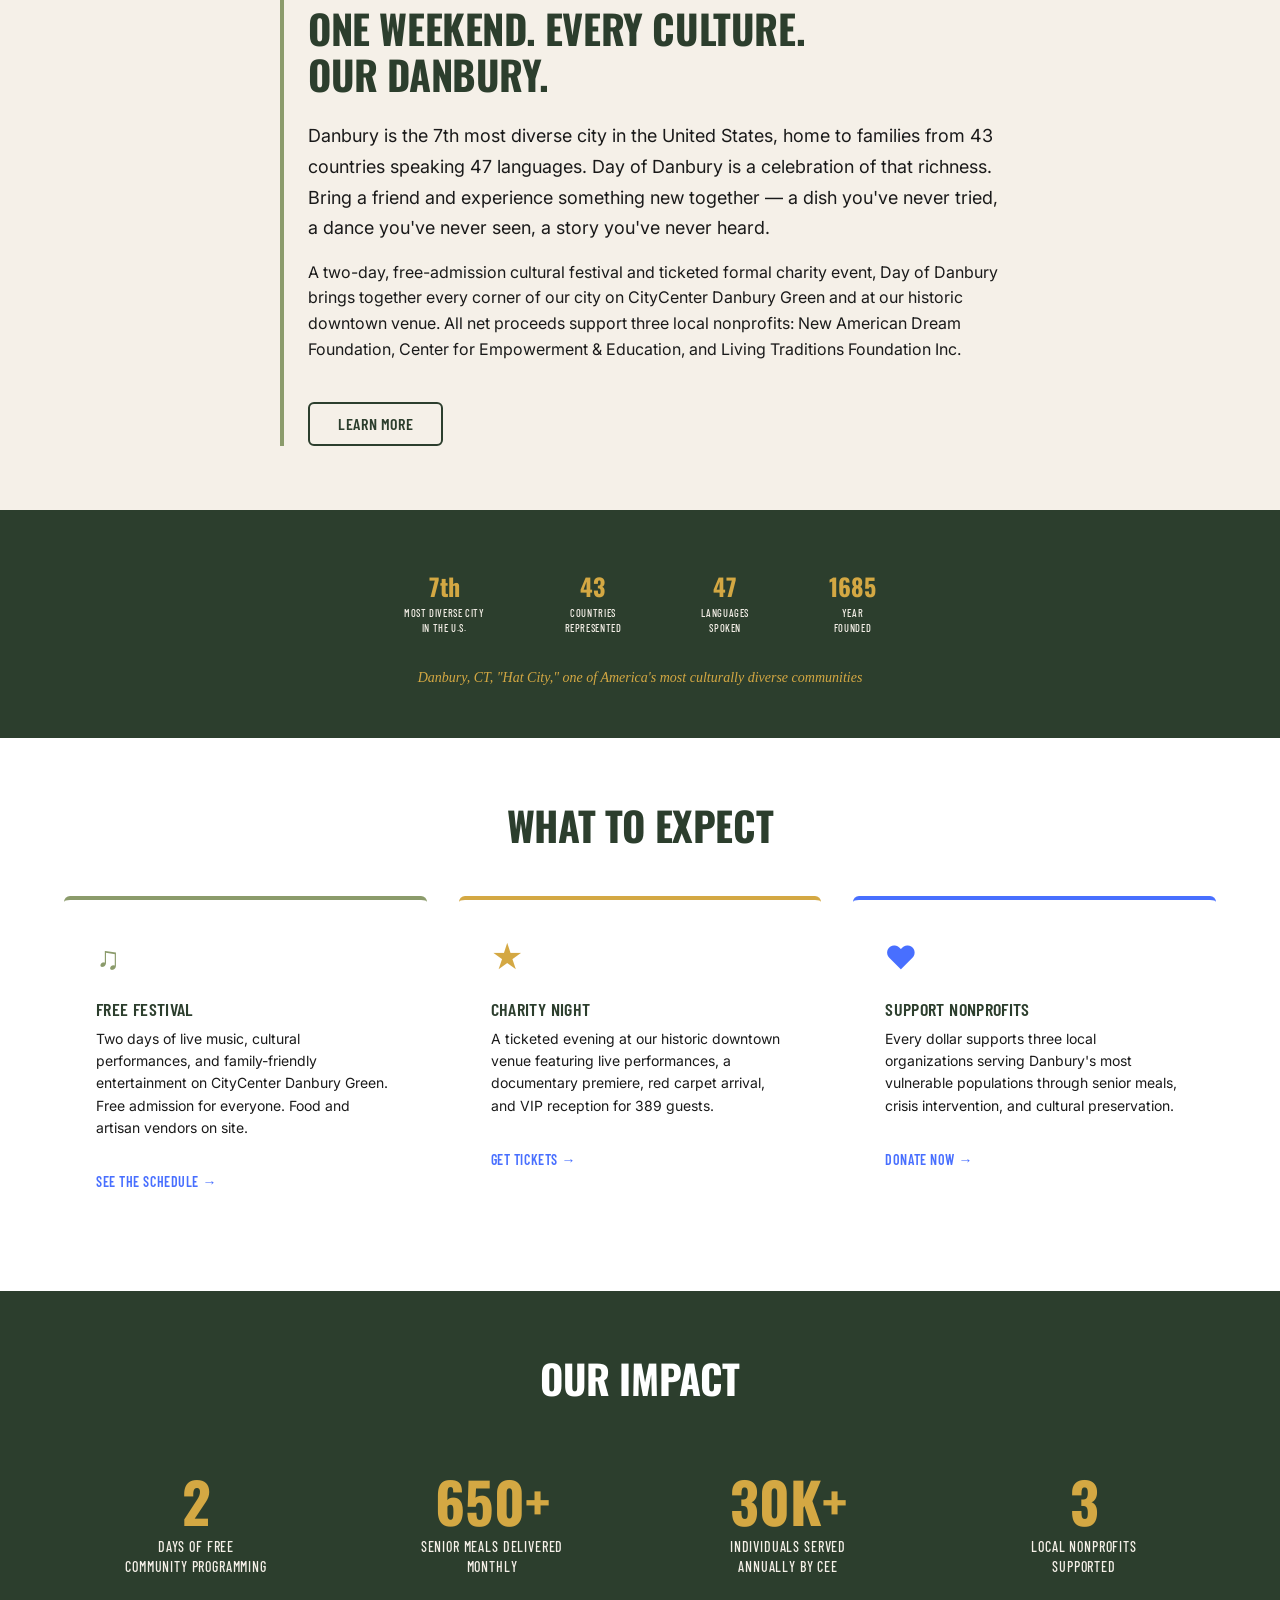
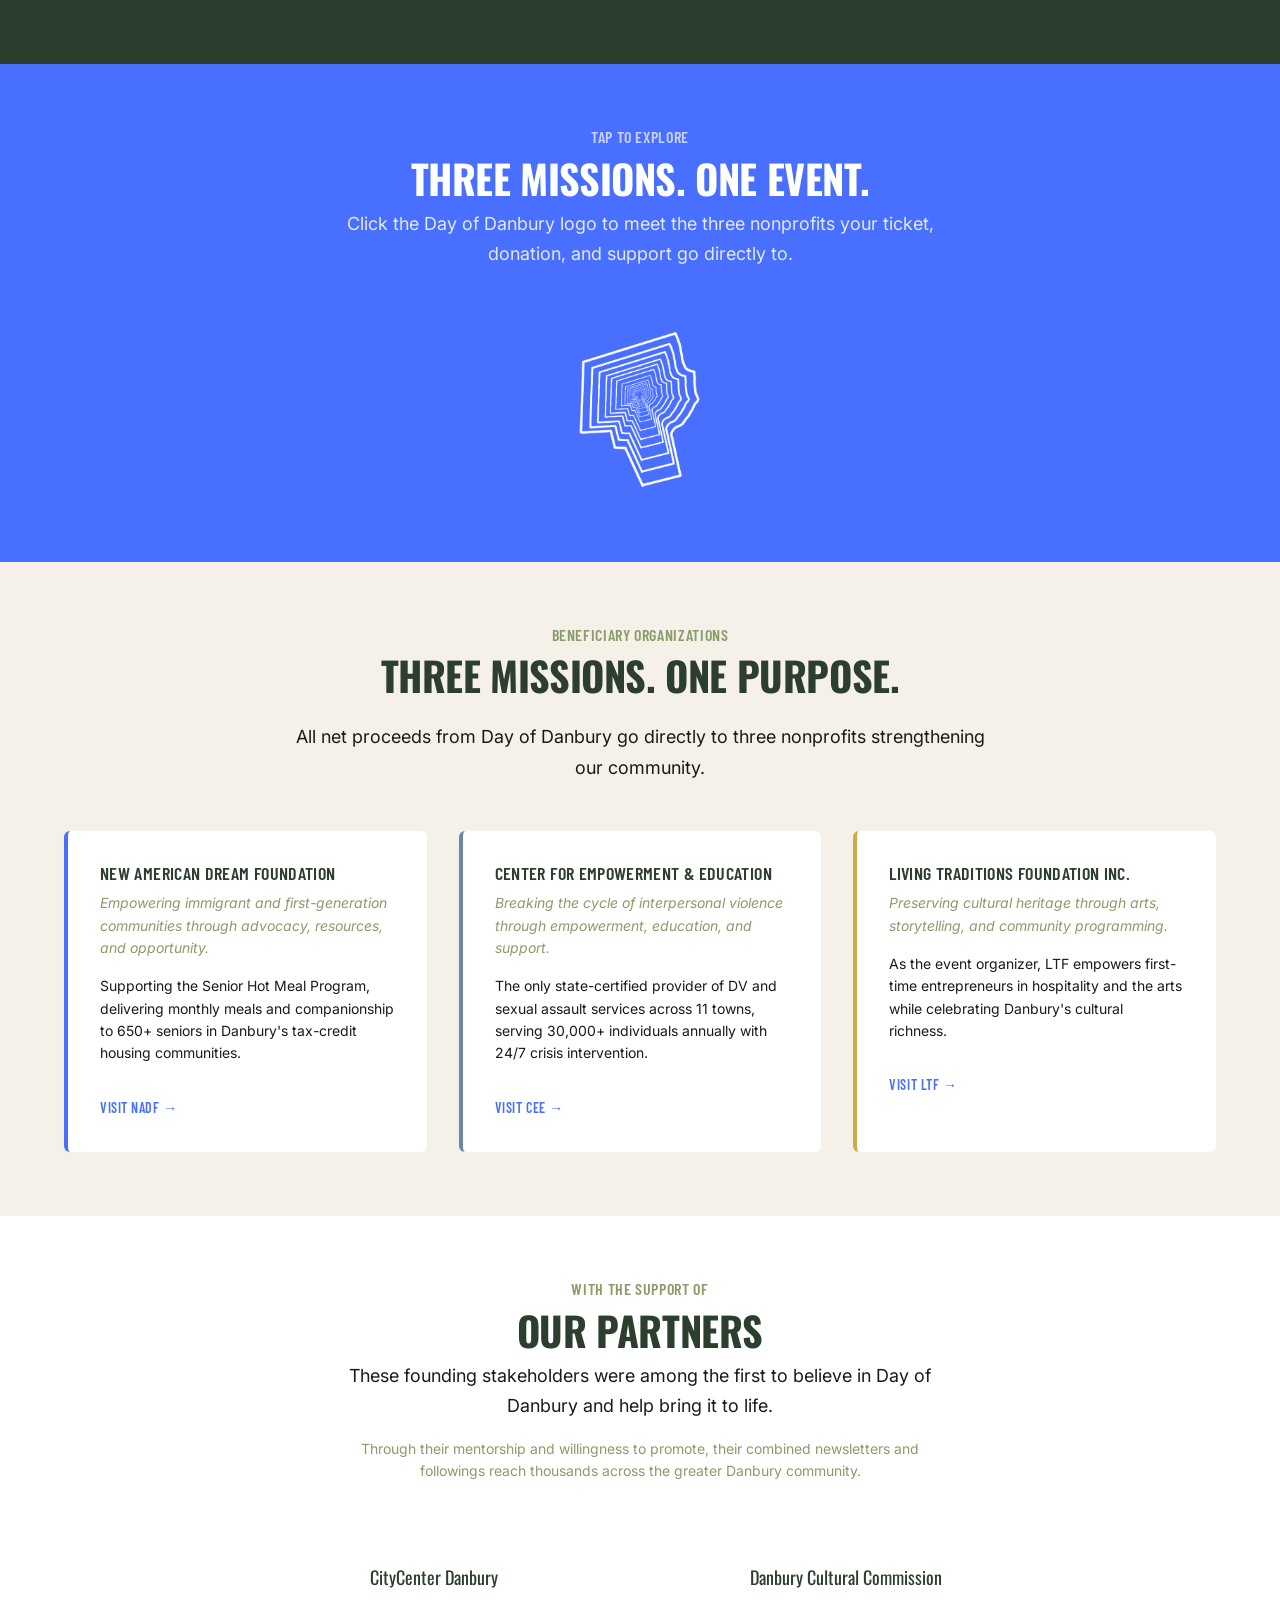
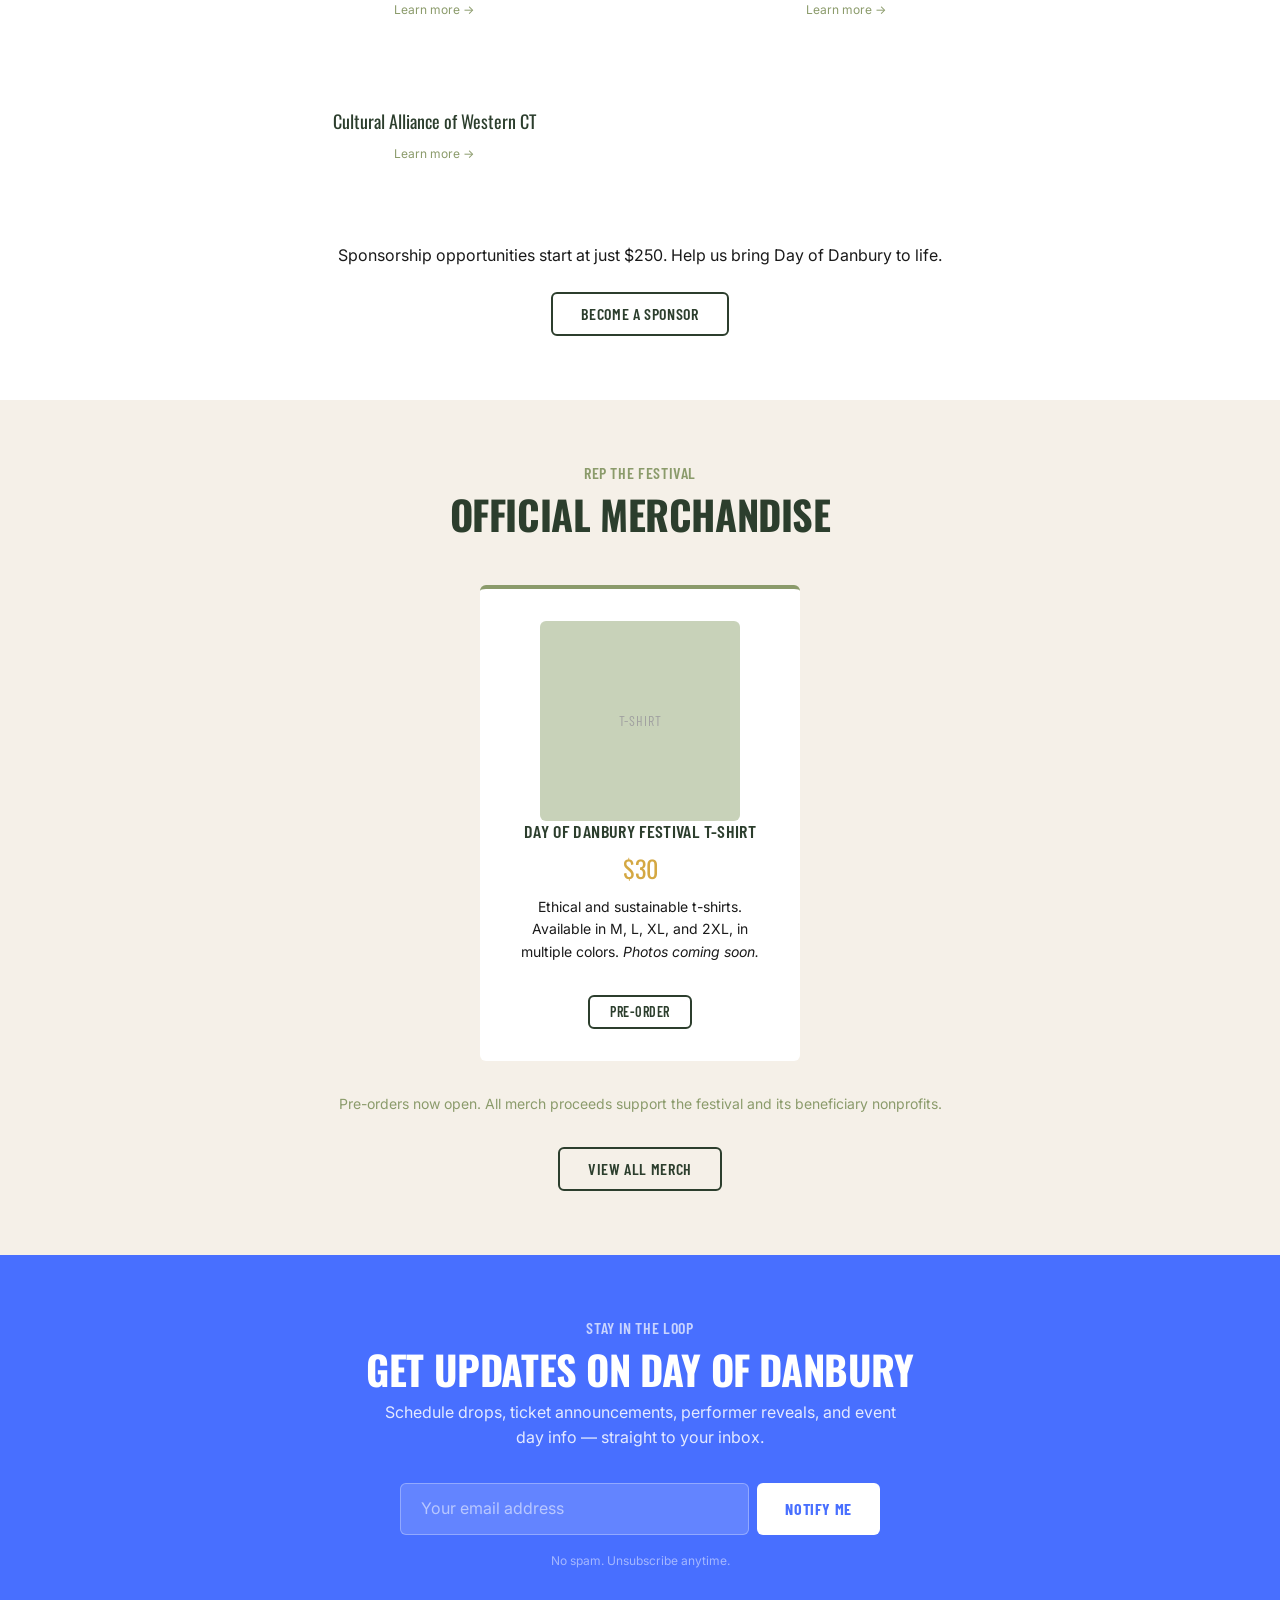
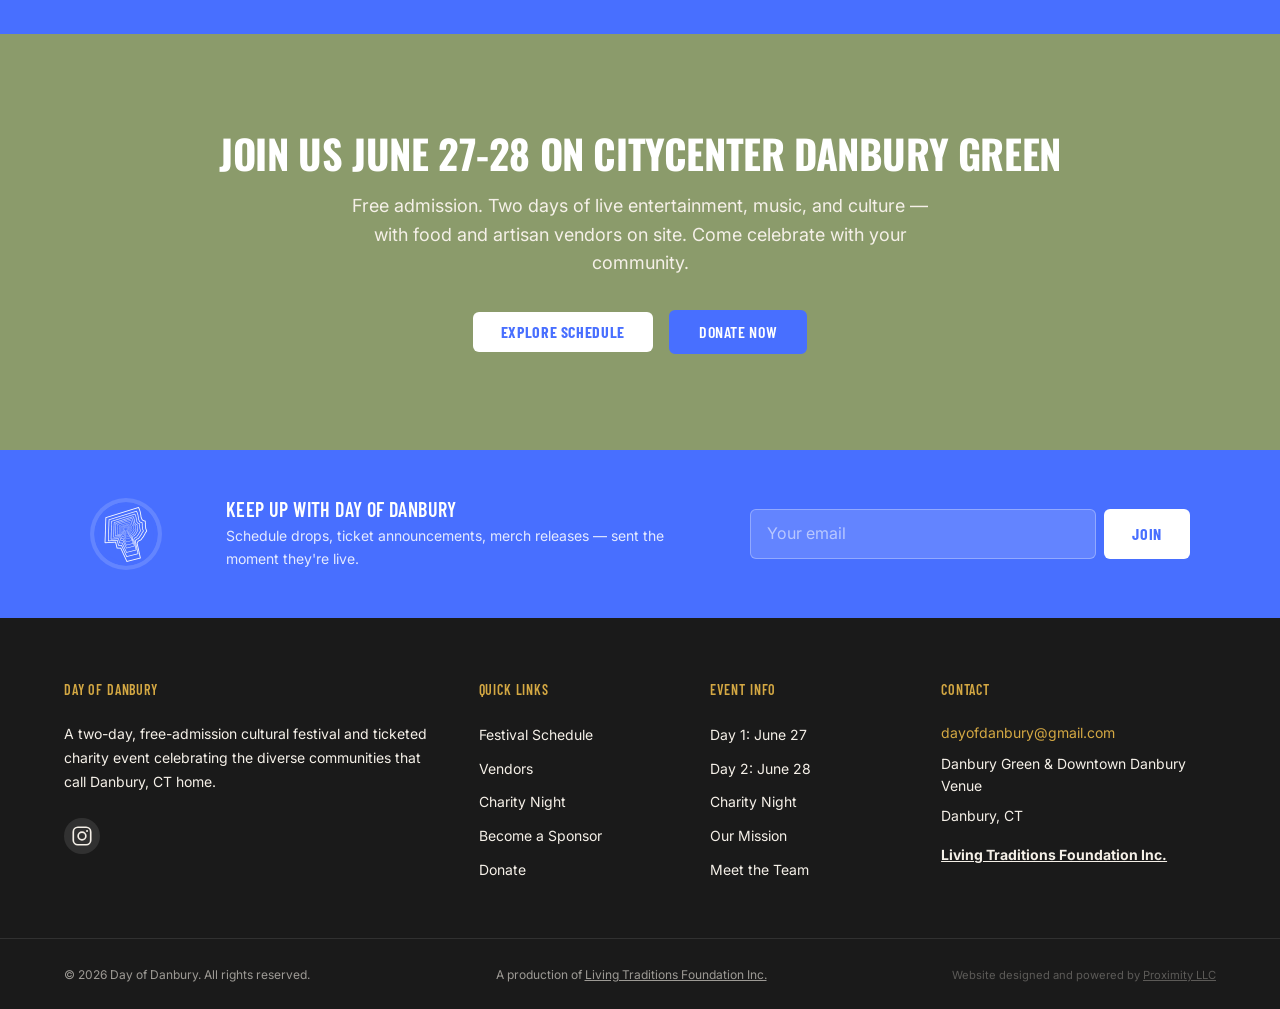
==== commit 050708e9: "Update sponsors roster, add 6x6 thank-you banner, name Palace Theatre partner, t-shirt-only merch - " ====
--- a/index.html
+++ b/index.html
@@ -380,36 +380,12 @@
         <h4 class="mb-sm reveal">Rep the Festival</h4>
         <h2 class="mb-2xl reveal">Official Merchandise</h2>
 
-        <div class="grid grid--4" style="max-width: 1100px; margin: 0 auto;">
+        <div style="max-width: 320px; margin: 0 auto;">
           <div class="card card--accent-sage reveal" data-delay="0s">
             <div class="placeholder-img placeholder-img--1x1 mb-lg" style="background: var(--color-sage-light); max-width: 200px; margin: 0 auto;">T-Shirt</div>
             <h3 class="card__title">Day of Danbury Festival T-Shirt</h3>
             <div style="font-family: var(--font-headline); font-size: var(--text-2xl); color: var(--color-gold); margin: var(--space-sm) 0;">$30</div>
             <p class="card__text">Ethical and sustainable t-shirts. Available in M, L, XL, and 2XL, in multiple colors. <em>Photos coming soon.</em></p>
-            <a href="https://www.zeffy.com/en-US/ticketing/day-of-danbury-shop" target="_blank" rel="noopener" class="btn btn--secondary btn--sm mt-md">Pre-Order</a>
-          </div>
-
-          <div class="card card--accent-steel reveal" data-delay="0.1s">
-            <div class="placeholder-img placeholder-img--1x1 mb-lg" style="background: var(--color-steel-light); max-width: 200px; margin: 0 auto;">Cap</div>
-            <h3 class="card__title">Day of Danbury Cap</h3>
-            <div style="font-family: var(--font-headline); font-size: var(--text-2xl); color: var(--color-gold); margin: var(--space-sm) 0;">$25</div>
-            <p class="card__text">Adjustable cap available in multiple colors. <em>Photos coming soon.</em></p>
-            <a href="https://www.zeffy.com/en-US/ticketing/day-of-danbury-shop" target="_blank" rel="noopener" class="btn btn--secondary btn--sm mt-md">Pre-Order</a>
-          </div>
-
-          <div class="card card--accent-gold reveal" data-delay="0.2s">
-            <div class="placeholder-img placeholder-img--1x1 mb-lg" style="background: var(--color-cream-dark); max-width: 200px; margin: 0 auto;">Jacket</div>
-            <h3 class="card__title">Day of Danbury Festival Jacket</h3>
-            <div style="font-family: var(--font-headline); font-size: var(--text-2xl); color: var(--color-gold); margin: var(--space-sm) 0;">$75</div>
-            <p class="card__text">Exclusive one-of-a-kind festival jacket. Available in M, L, XL, and 2XL. <em>Photos coming soon.</em></p>
-            <a href="https://www.zeffy.com/en-US/ticketing/day-of-danbury-shop" target="_blank" rel="noopener" class="btn btn--secondary btn--sm mt-md">Pre-Order</a>
-          </div>
-
-          <div class="card card--accent-red reveal" data-delay="0.3s">
-            <div class="placeholder-img placeholder-img--1x1 mb-lg" style="background: #F5D0CB; max-width: 200px; margin: 0 auto;">Zine</div>
-            <h3 class="card__title">Day of Danbury Festival Zine</h3>
-            <div style="font-family: var(--font-headline); font-size: var(--text-2xl); color: var(--color-gold); margin: var(--space-sm) 0;">$25</div>
-            <p class="card__text">Official Day of Danbury magazine with never-before-seen shots, behind-the-scenes deep cuts, interviews with creatives from around Danbury, and much more.</p>
             <a href="https://www.zeffy.com/en-US/ticketing/day-of-danbury-shop" target="_blank" rel="noopener" class="btn btn--secondary btn--sm mt-md">Pre-Order</a>
           </div>
         </div>
@@ -449,64 +425,7 @@
 
   <div id="site-footer"></div>
 
-  <!-- ─── Newsletter Popup ──────────────────────────── -->
-  <div id="newsletterPopup" class="newsletter-popup" role="dialog" aria-label="Newsletter signup" aria-hidden="true">
-    <div class="newsletter-popup__backdrop" onclick="closeNewsletterPopup()"></div>
-    <div class="newsletter-popup__box">
-      <button class="newsletter-popup__close" onclick="closeNewsletterPopup()" aria-label="Close">&times;</button>
-      <p style="font-family: var(--font-accent); font-style: italic; font-size: var(--text-lg); color: var(--color-gold); margin-bottom: var(--space-xs);">Isn't it beautiful to be in Danbury?</p>
-      <h2 style="color: var(--color-white); margin-bottom: var(--space-sm);">Don't miss a moment.</h2>
-      <p style="color: rgba(255,255,255,0.85); margin-bottom: var(--space-lg); font-size: var(--text-base);">Get schedule drops, ticket announcements, and behind-the-scenes updates straight to your inbox.</p>
-      <form action="https://app.kit.com/forms/9304522/subscriptions" method="post" class="newsletter-form" onsubmit="markNewsletterSignup()">
-        <input type="email" name="email_address" placeholder="Your email address" required class="newsletter-input">
-        <button type="submit" class="btn btn--white">Notify Me</button>
-      </form>
-      <p style="font-size: var(--text-xs); color: rgba(255,255,255,0.5); margin-top: var(--space-md);">No spam. Unsubscribe anytime.</p>
-    </div>
-  </div>
-
-  <style>
-    .newsletter-popup { position: fixed; inset: 0; z-index: 9999; display: none; align-items: center; justify-content: center; padding: var(--space-lg); }
-    .newsletter-popup.is-open { display: flex; animation: popFadeIn 0.4s ease; }
-    .newsletter-popup__backdrop { position: absolute; inset: 0; background: rgba(0,0,0,0.7); backdrop-filter: blur(4px); -webkit-backdrop-filter: blur(4px); }
-    .newsletter-popup__box { position: relative; background: var(--color-dod-blue); border-radius: 12px; padding: var(--space-2xl) var(--space-xl); max-width: 520px; width: 100%; text-align: center; box-shadow: 0 20px 60px rgba(0,0,0,0.5); animation: popSlideUp 0.5s ease; }
-    .newsletter-popup__close { position: absolute; top: 12px; right: 16px; background: none; border: none; color: rgba(255,255,255,0.7); font-size: 2rem; line-height: 1; cursor: pointer; padding: 0 8px; transition: color 0.2s; }
-    .newsletter-popup__close:hover { color: var(--color-white); }
-    @keyframes popFadeIn { from { opacity: 0; } to { opacity: 1; } }
-    @keyframes popSlideUp { from { transform: translateY(30px); opacity: 0; } to { transform: translateY(0); opacity: 1; } }
-    @media (max-width: 500px) {
-      .newsletter-popup__box { padding: var(--space-xl) var(--space-md); }
-    }
-  </style>
-
-  <script>
-    function closeNewsletterPopup() {
-      document.getElementById('newsletterPopup').classList.remove('is-open');
-      document.getElementById('newsletterPopup').setAttribute('aria-hidden', 'true');
-      try { localStorage.setItem('dod_newsletter_dismissed', Date.now().toString()); } catch(e) {}
-    }
-    function markNewsletterSignup() {
-      try { localStorage.setItem('dod_newsletter_signup', '1'); } catch(e) {}
-    }
-    (function() {
-      var dismissed = null, signedUp = null;
-      try {
-        dismissed = localStorage.getItem('dod_newsletter_dismissed');
-        signedUp = localStorage.getItem('dod_newsletter_signup');
-      } catch(e) {}
-      if (signedUp) return; // never show again if they signed up
-      if (dismissed && (Date.now() - parseInt(dismissed, 10)) < 7 * 24 * 60 * 60 * 1000) return; // don't show for 7 days after dismiss
-      setTimeout(function() {
-        var popup = document.getElementById('newsletterPopup');
-        if (popup) {
-          popup.classList.add('is-open');
-          popup.setAttribute('aria-hidden', 'false');
-        }
-      }, 5000);
-    })();
-  </script>
-
-  <script src="js/components.js?v=2"></script>
+  <script src="js/components.js?v=3"></script>
   <script src="js/main.js"></script>
   <script src="js/animations.js"></script>
 </body>
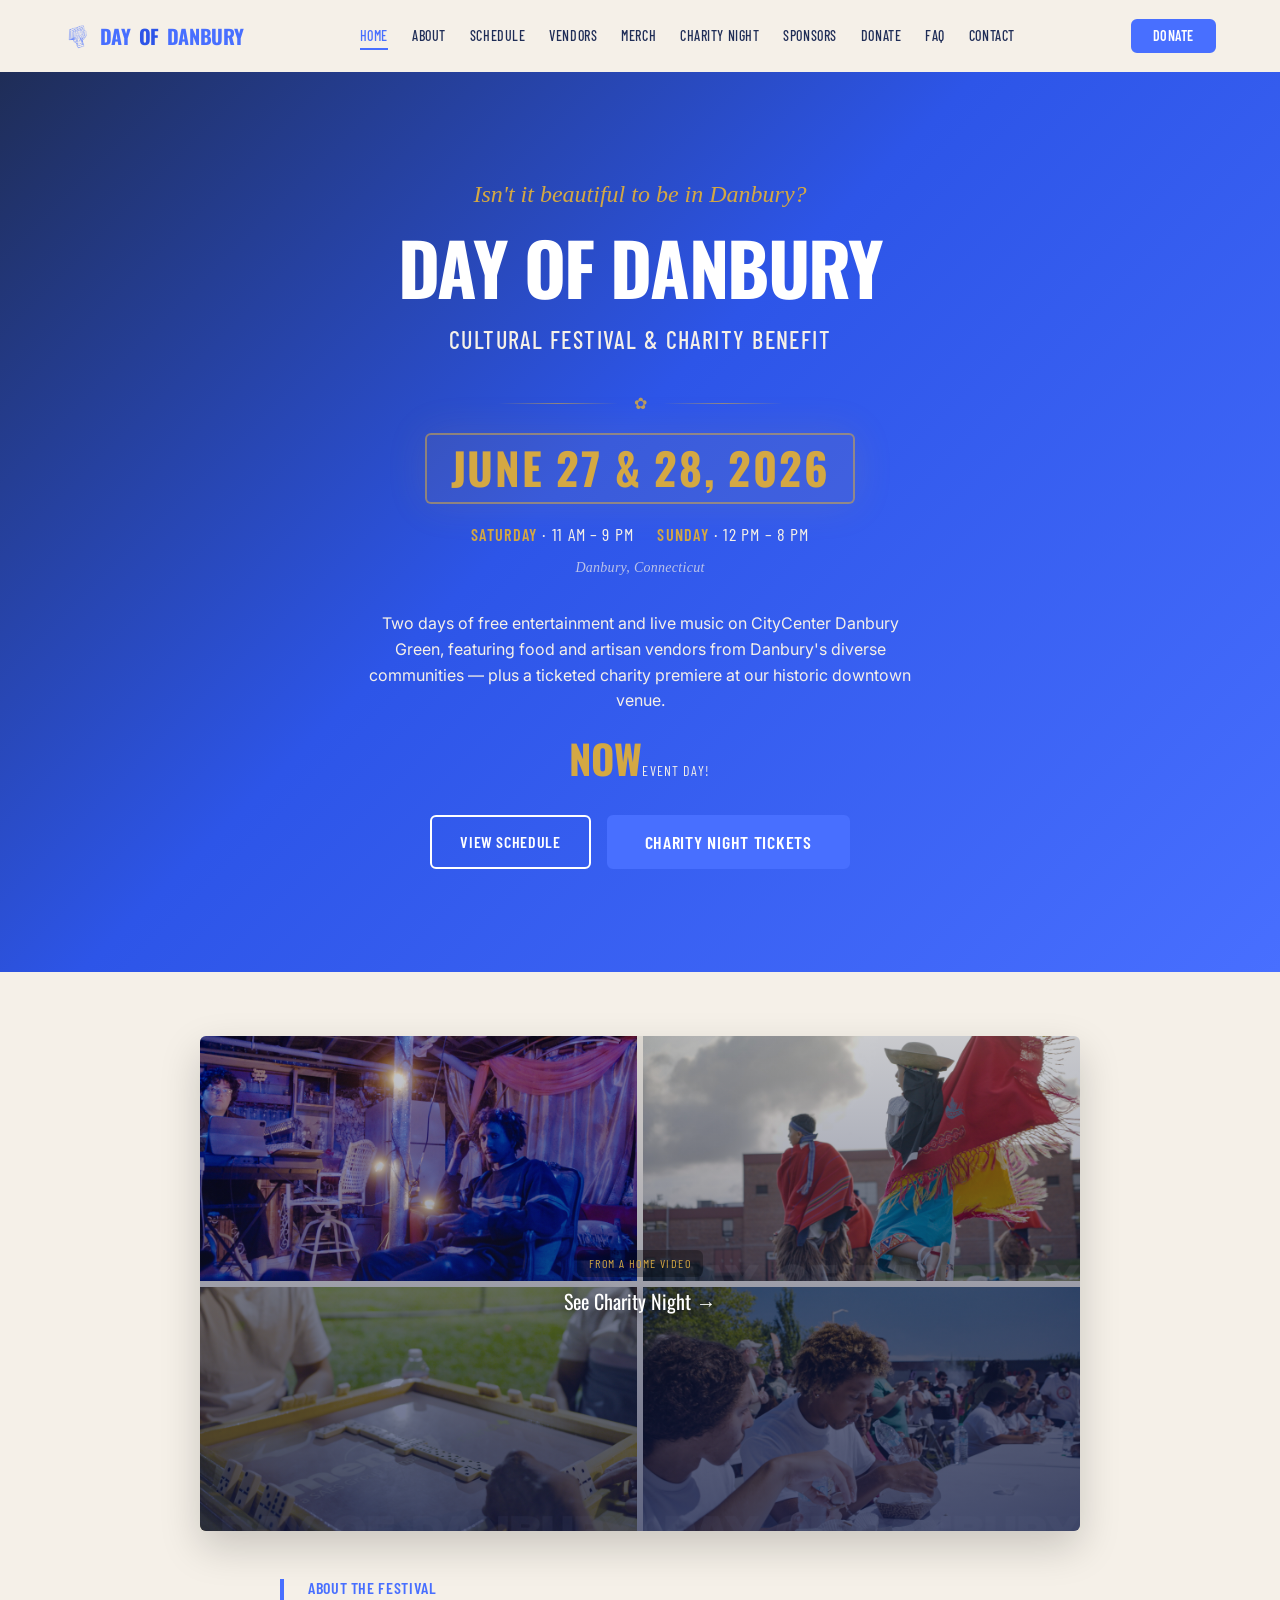
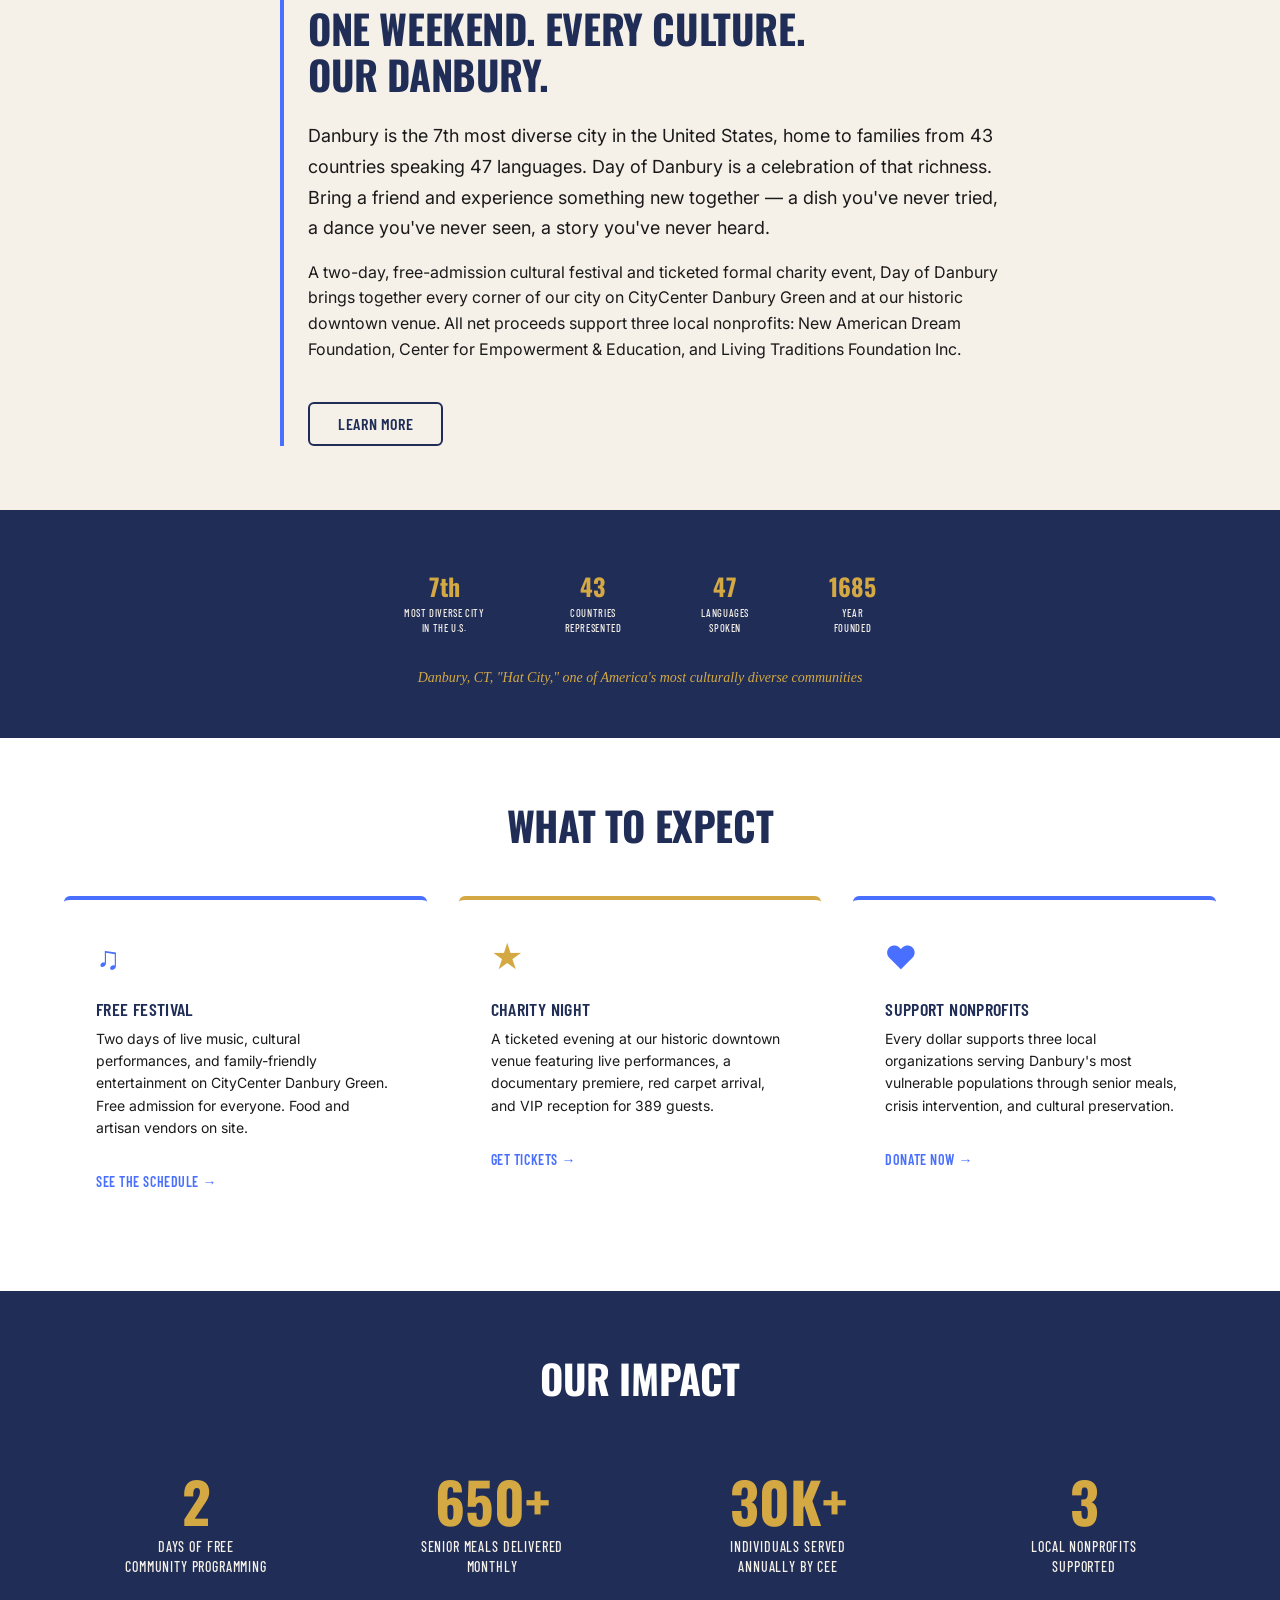
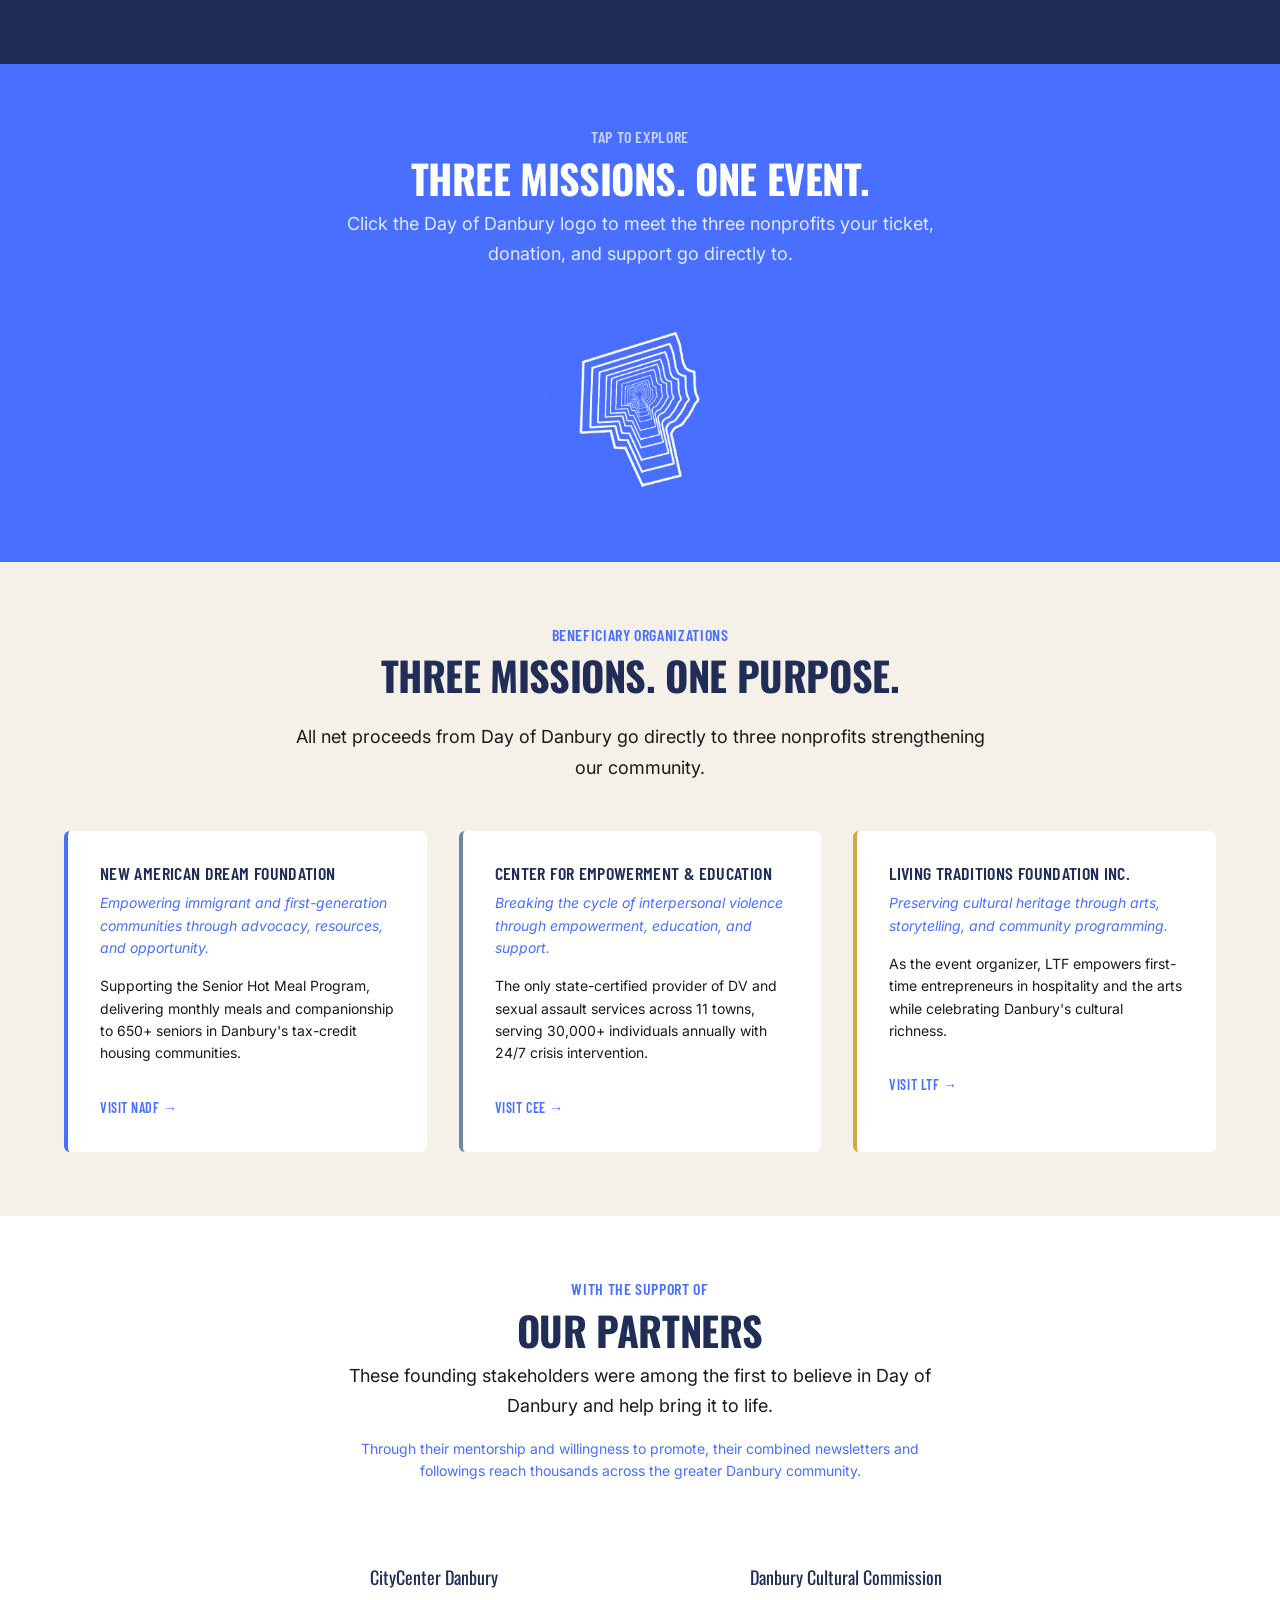
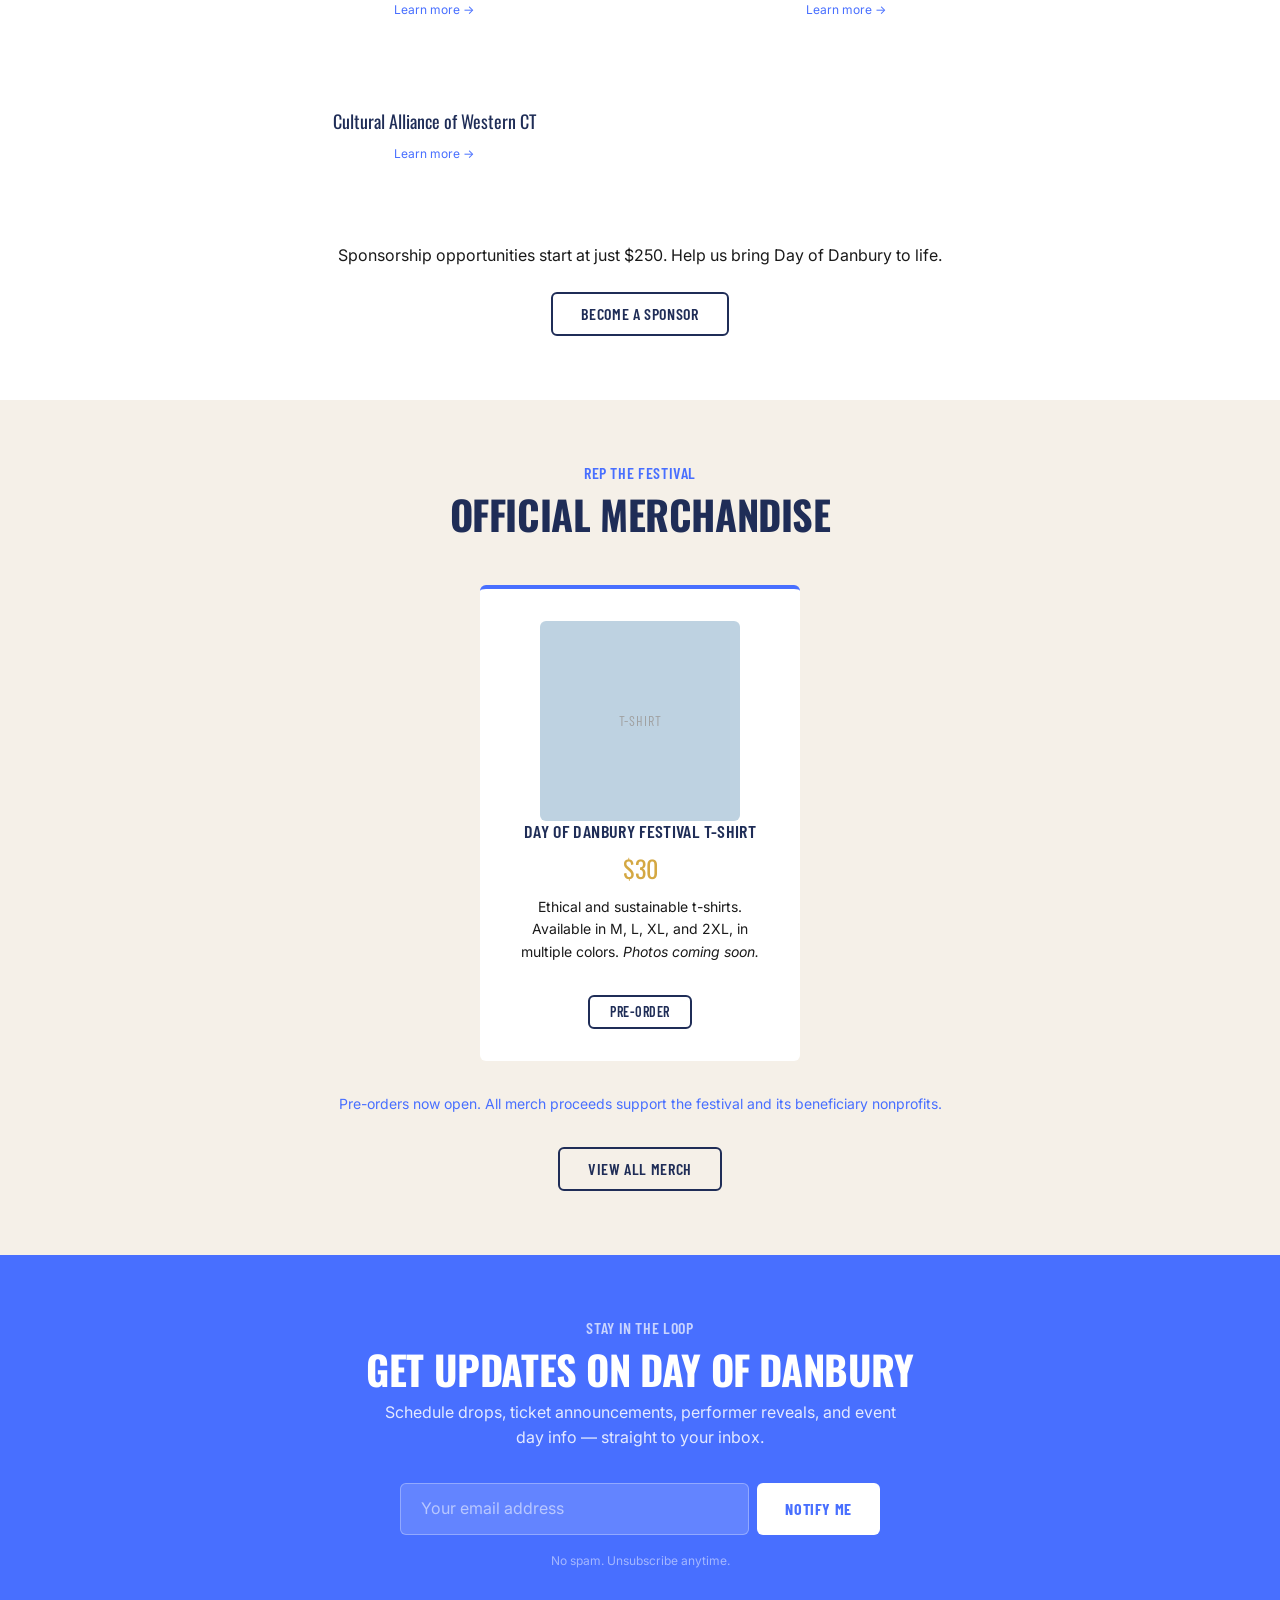
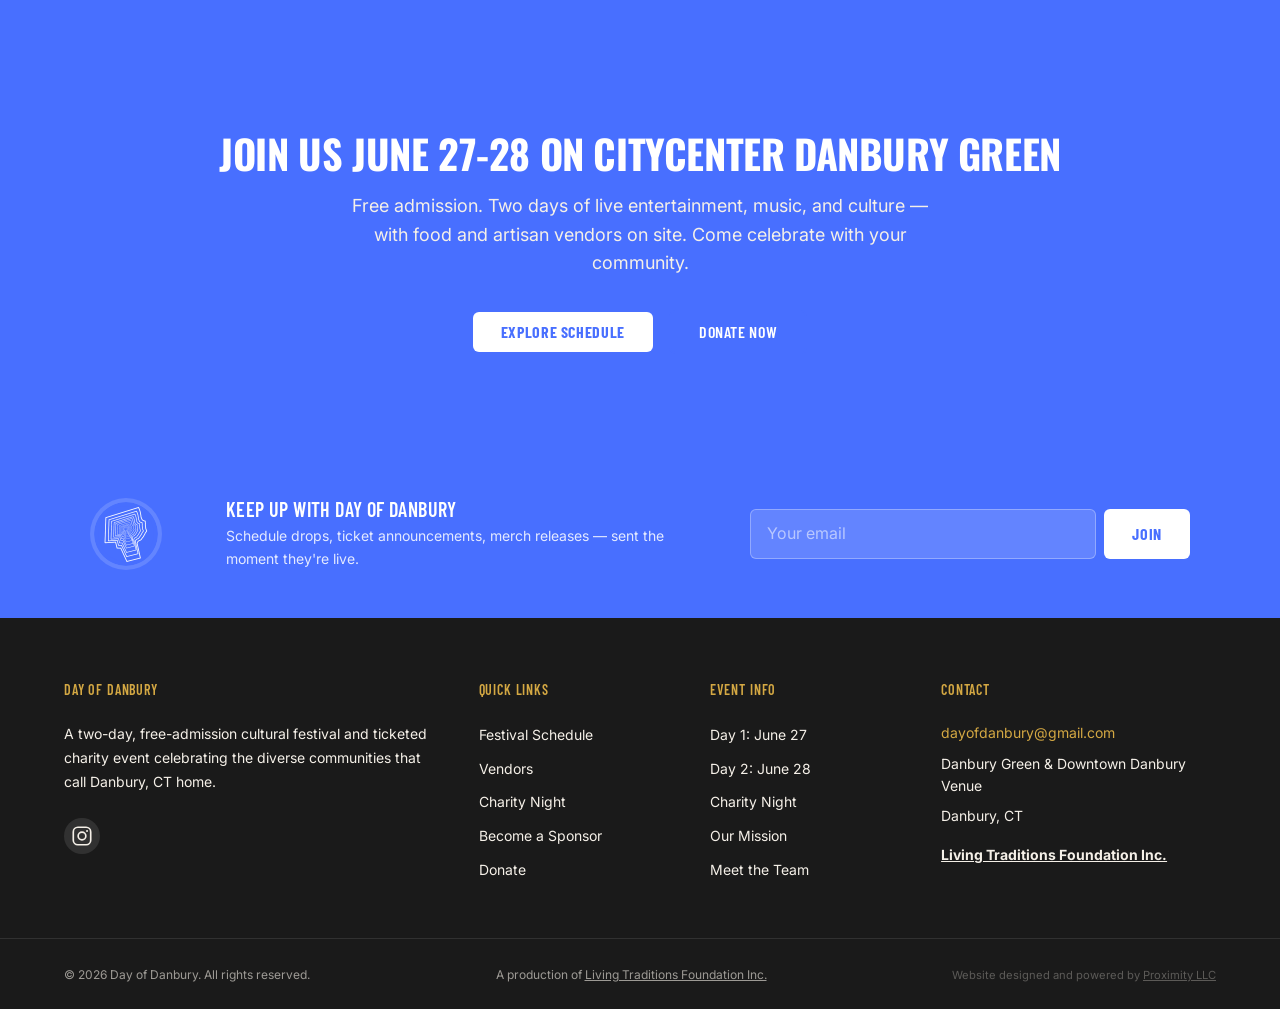
==== commit 026f5bbc: "Shift home, about, and header logo to brand blue palette - Recolor header contour mark to brand blue" ====
--- a/index.html
+++ b/index.html
@@ -97,6 +97,7 @@
   <link rel="stylesheet" href="css/components.css">
   <link rel="stylesheet" href="css/header.css?v=2">
   <link rel="stylesheet" href="css/footer.css">
+  <link rel="stylesheet" href="css/theme-blue.css">
   <link rel="stylesheet" href="css/pages/home.css?v=4">
 </head>
 <body data-page="home">
--- a/css/header.css
+++ b/css/header.css
@@ -28,7 +28,7 @@
   font-family: var(--font-headline);
   font-weight: 700;
   font-size: var(--text-xl);
-  color: var(--color-charcoal);
+  color: var(--color-dod-blue);
   text-transform: uppercase;
   text-decoration: none;
   letter-spacing: -0.02em;
@@ -39,14 +39,14 @@
 }
 
 .site-header__logo span {
-  color: var(--color-sage);
+  color: var(--color-blue-dark);
 }
 
 .site-header__logo-img {
   height: 36px;
   width: auto;
   display: block;
-  mix-blend-mode: multiply;
+  mix-blend-mode: normal;
 }
 
 /* Desktop Nav */
--- a/css/theme-blue.css
+++ b/css/theme-blue.css
@@ -0,0 +1,11 @@
+/* Blue theme — scoped to Home & About only.
+   Remaps the green/olive accent family to the brand blue (#486FFF),
+   keeping gold accents and cream backgrounds for warmth. */
+body[data-page="home"],
+body[data-page="about"] {
+  --color-sage: #486FFF;
+  --color-sage-light: #BED2E1;
+  --color-dark-olive: #1F2D57;
+  --color-overlay-sage: rgba(72, 111, 255, 0.6);
+  --color-overlay-dark: rgba(31, 45, 87, 0.78);
+}
--- a/css/pages/home.css
+++ b/css/pages/home.css
@@ -1,5 +1,5 @@
 .home-hero {
-  background: linear-gradient(135deg, var(--color-dark-olive) 0%, #3D5A3E 40%, var(--color-sage) 100%);
+  background: linear-gradient(135deg, #1F2D57 0%, #2D55E8 45%, #486FFF 100%);
 }
 
 .home-intro {
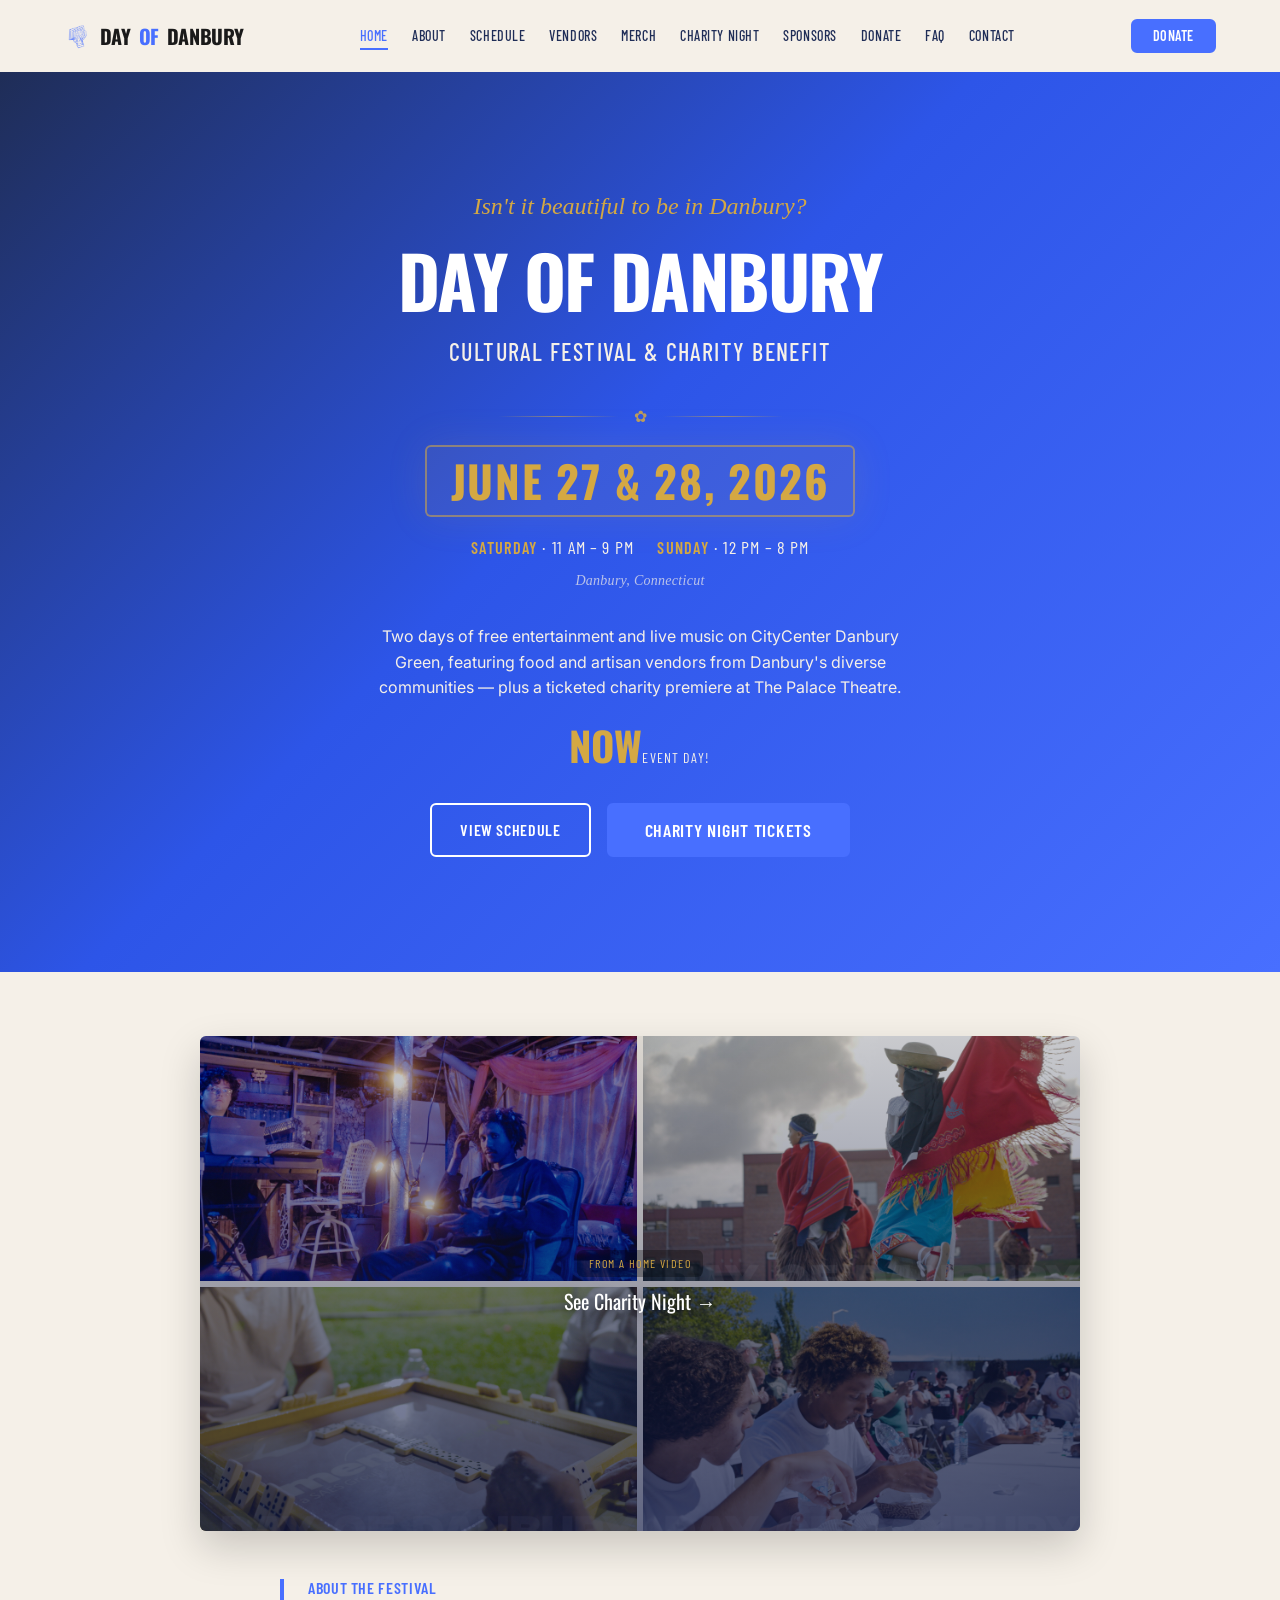
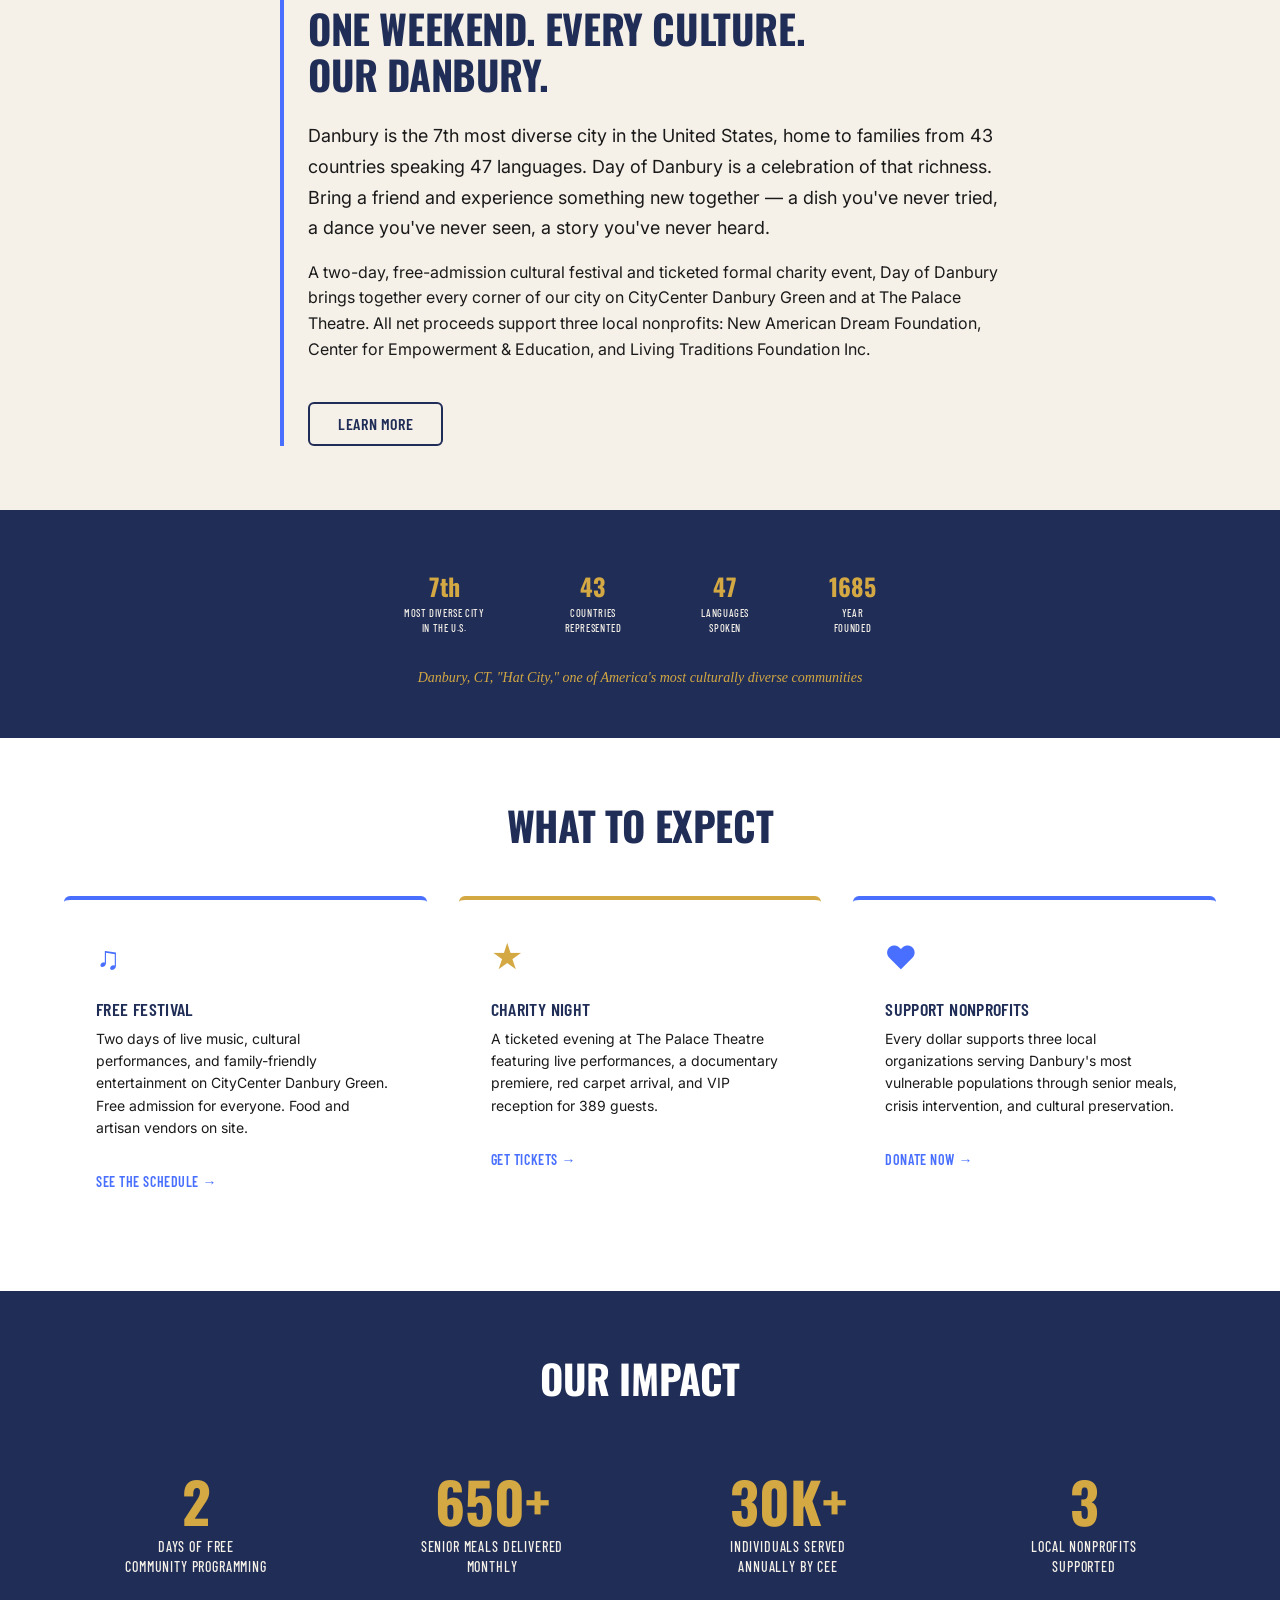
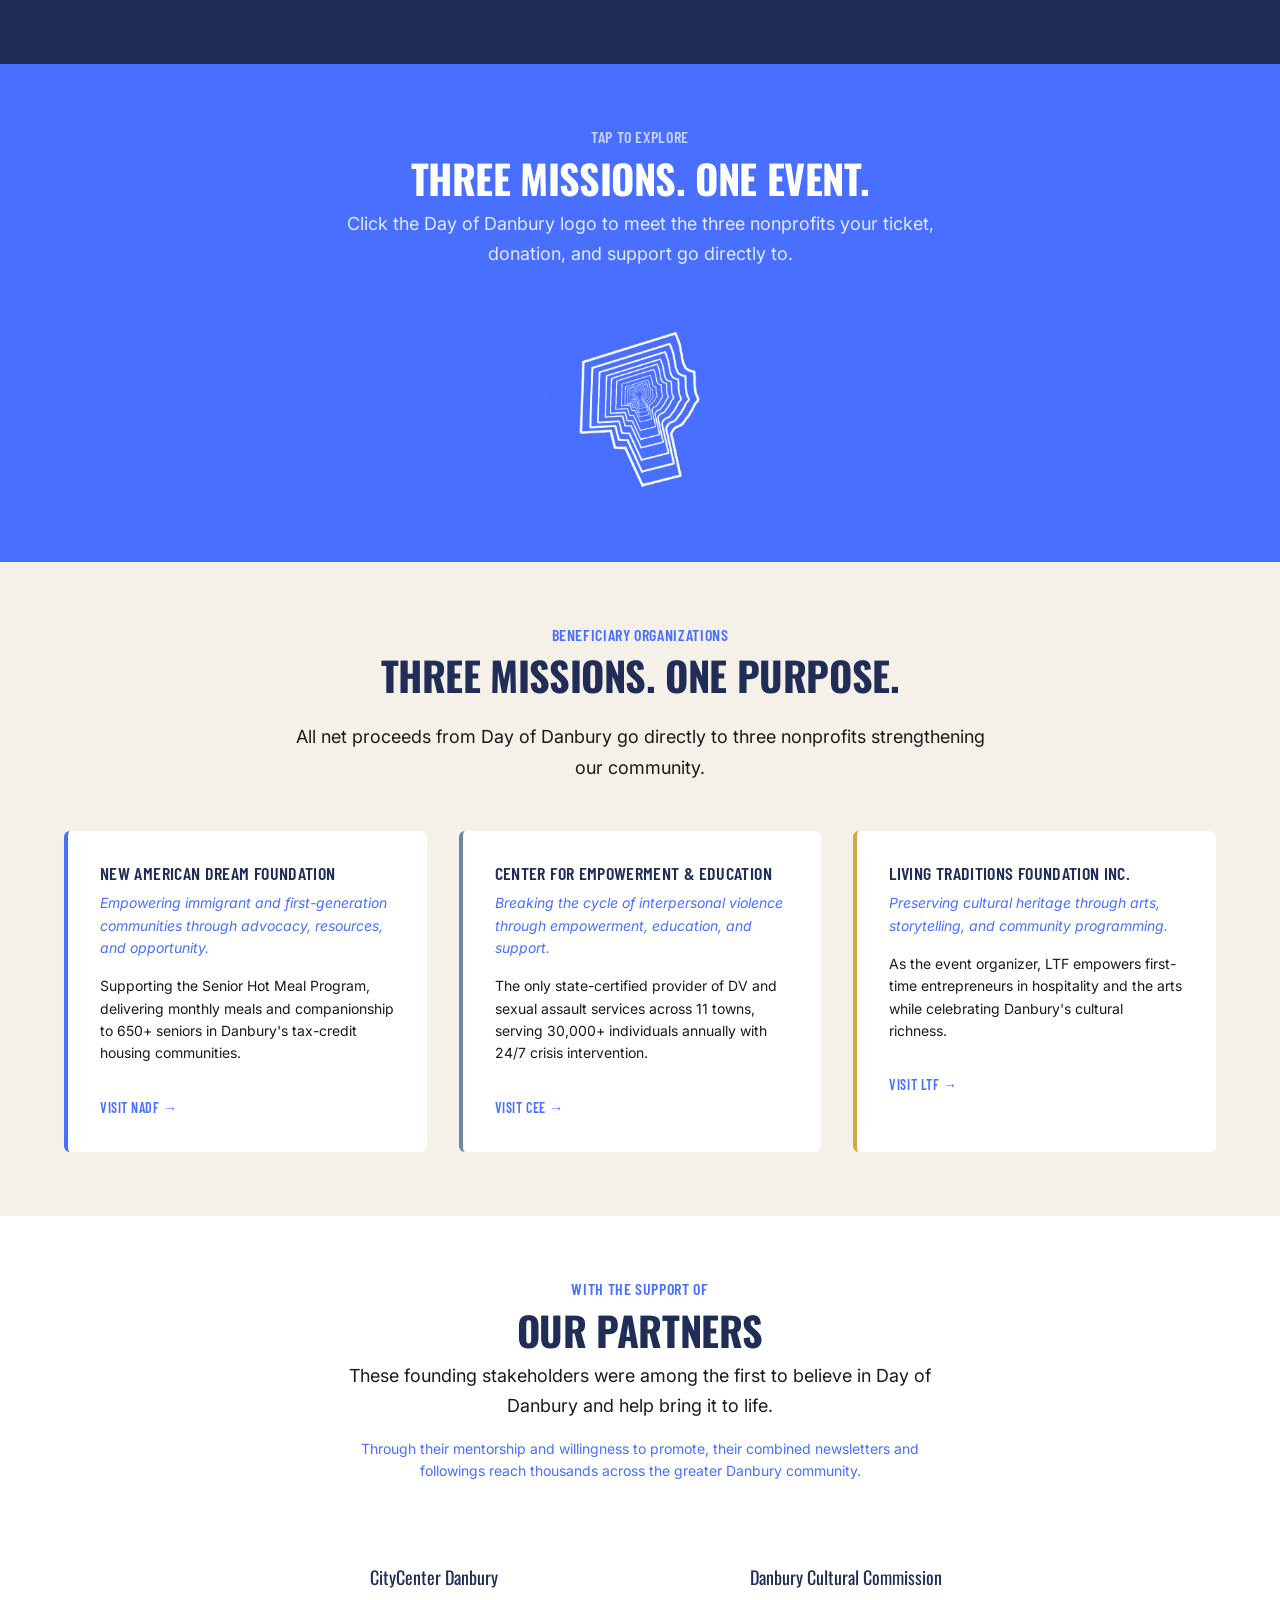
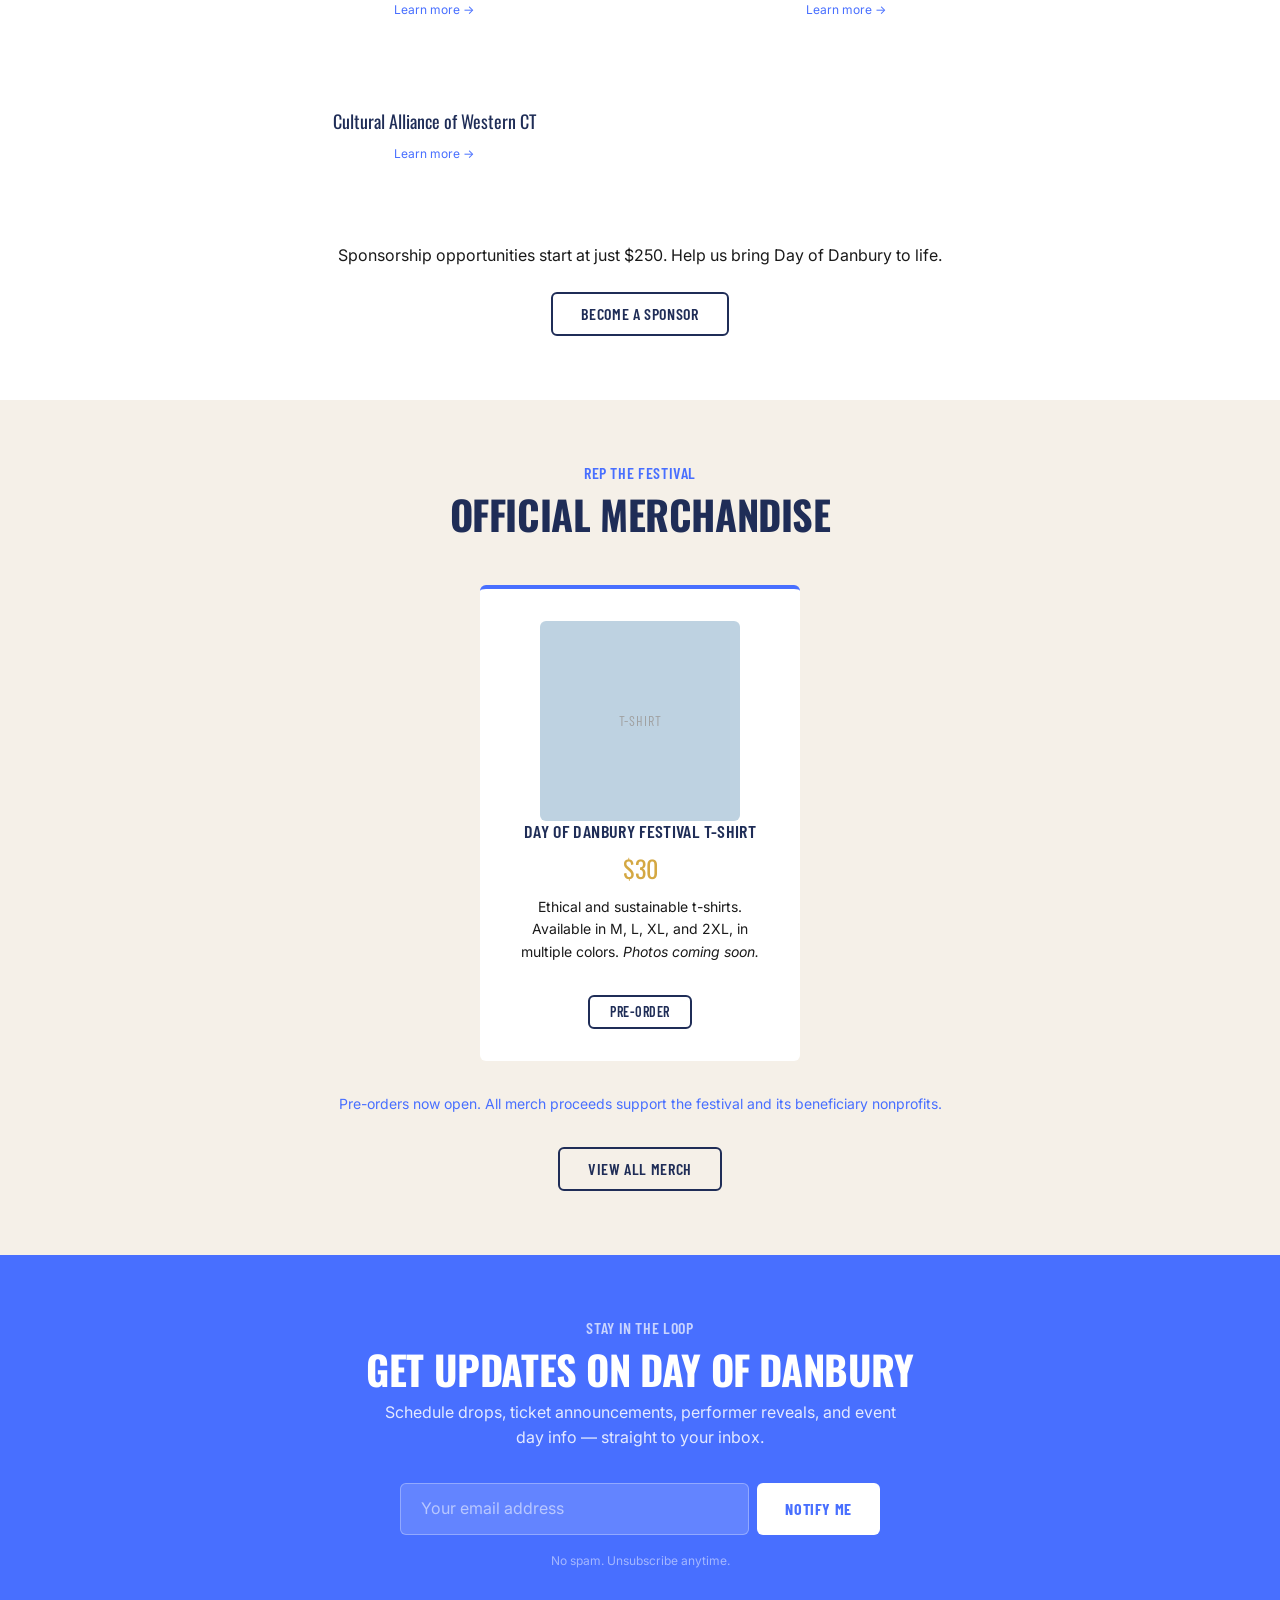
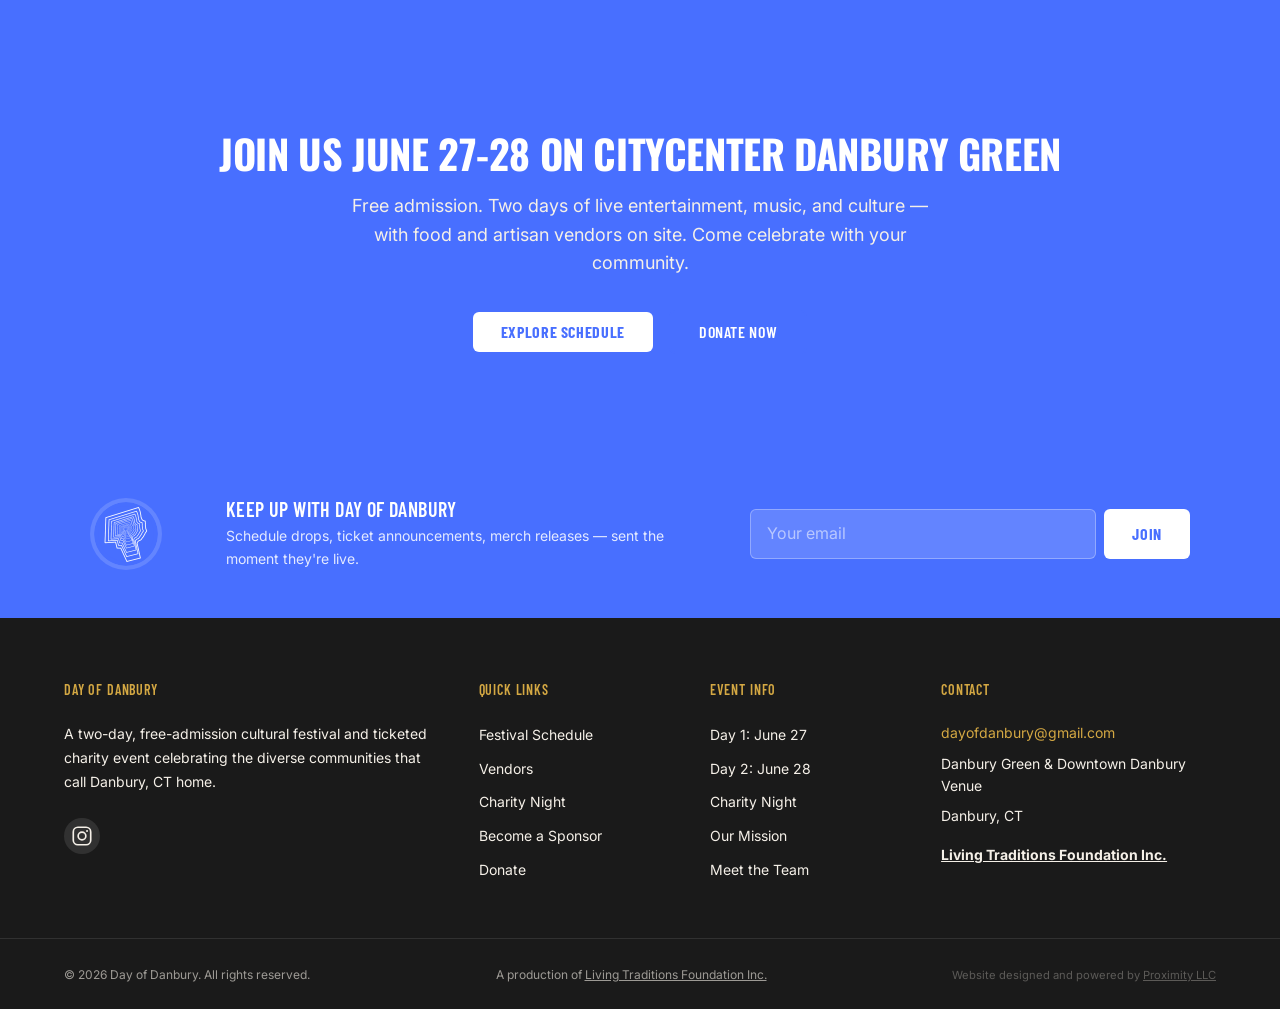
==== commit 3a684f27: "Name The Palace Theatre everywhere (was 'downtown venue'); schedule posts morning of June 27 - Repla" ====
--- a/index.html
+++ b/index.html
@@ -6,14 +6,14 @@
   <title>Day of Danbury | Cultural Festival & Charity Benefit | June 27-28, 2026</title>
   <meta name="description" content="A two-day, free-admission cultural festival celebrating the diverse communities of Danbury, CT. June 27-28, 2026 at CityCenter Danbury Green plus a ticketed charity premiere.">
   <meta property="og:title" content="Day of Danbury | Cultural Festival & Charity Benefit">
-  <meta property="og:description" content="Two days of free entertainment and live music. Food vendors, artisans, and a ticketed charity premiere at our downtown Danbury venue.">
+  <meta property="og:description" content="Two days of free entertainment and live music. Food vendors, artisans, and a ticketed charity premiere at The Palace Theatre.">
   <meta property="og:type" content="website">
   <meta property="og:url" content="https://dayofdanbury.com/">
   <meta property="og:image" content="https://dodfest.github.io/dod-website-proximityllc/assets/stills/kids-cultural-dance.jpg">
   <meta property="og:site_name" content="Day of Danbury">
   <meta name="twitter:card" content="summary_large_image">
   <meta name="twitter:title" content="Day of Danbury | Cultural Festival & Charity Benefit">
-  <meta name="twitter:description" content="Two days of free entertainment and live music. Food vendors, artisans, and a ticketed charity premiere at our downtown Danbury venue.">
+  <meta name="twitter:description" content="Two days of free entertainment and live music. Food vendors, artisans, and a ticketed charity premiere at The Palace Theatre.">
   <meta name="twitter:image" content="https://dodfest.github.io/dod-website-proximityllc/assets/stills/kids-cultural-dance.jpg">
   <link rel="canonical" href="https://dayofdanbury.com/">
   <script type="application/ld+json">
@@ -40,7 +40,7 @@
       },
       {
         "@type": "Place",
-        "name": "Historic Downtown Danbury Venue",
+        "name": "The Palace Theatre",
         "address": {
           "@type": "PostalAddress",
           "addressLocality": "Danbury",
@@ -122,7 +122,7 @@
           </div>
           <div class="hero__date-loc">Danbury, Connecticut</div>
         </div>
-        <p style="color: var(--color-cream); font-size: var(--text-base); max-width: 550px; margin: var(--space-md) auto var(--space-lg);">Two days of free entertainment and live music on CityCenter Danbury Green, featuring food and artisan vendors from Danbury's diverse communities — plus a ticketed charity premiere at our historic downtown venue.</p>
+        <p style="color: var(--color-cream); font-size: var(--text-base); max-width: 550px; margin: var(--space-md) auto var(--space-lg);">Two days of free entertainment and live music on CityCenter Danbury Green, featuring food and artisan vendors from Danbury's diverse communities — plus a ticketed charity premiere at The Palace Theatre.</p>
 
         <style>
           .hero__date-block { margin: var(--space-xl) auto; max-width: 620px; text-align: center; }
@@ -168,7 +168,7 @@
             <h4 class="mb-sm">About the Festival</h4>
             <h2 class="mb-lg">One Weekend. Every Culture.<br>Our Danbury.</h2>
             <p class="lead">Danbury is the 7th most diverse city in the United States, home to families from 43 countries speaking 47 languages. Day of Danbury is a celebration of that richness. Bring a friend and experience something new together — a dish you've never tried, a dance you've never seen, a story you've never heard.</p>
-            <p>A two-day, free-admission cultural festival and ticketed formal charity event, Day of Danbury brings together every corner of our city on CityCenter Danbury Green and at our historic downtown venue. All net proceeds support three local nonprofits: New American Dream Foundation, Center for Empowerment & Education, and Living Traditions Foundation Inc.</p>
+            <p>A two-day, free-admission cultural festival and ticketed formal charity event, Day of Danbury brings together every corner of our city on CityCenter Danbury Green and at The Palace Theatre. All net proceeds support three local nonprofits: New American Dream Foundation, Center for Empowerment & Education, and Living Traditions Foundation Inc.</p>
             <a href="about.html" class="btn btn--secondary mt-lg">Learn More</a>
           </div>
           <style>
@@ -225,7 +225,7 @@
           <div class="card card--accent-gold reveal" data-delay="0.15s">
             <div class="card__icon" style="font-size: 2rem; margin-bottom: var(--space-md); color: var(--color-gold);">&#9733;</div>
             <h3 class="card__title">Charity Night</h3>
-            <p class="card__text">A ticketed evening at our historic downtown venue featuring live performances, a documentary premiere, red carpet arrival, and VIP reception for 389 guests.</p>
+            <p class="card__text">A ticketed evening at The Palace Theatre featuring live performances, a documentary premiere, red carpet arrival, and VIP reception for 389 guests.</p>
             <a href="charity-night.html" class="card__link">Get Tickets &rarr;</a>
           </div>
 
--- a/css/header.css
+++ b/css/header.css
@@ -28,7 +28,7 @@
   font-family: var(--font-headline);
   font-weight: 700;
   font-size: var(--text-xl);
-  color: var(--color-dod-blue);
+  color: var(--color-charcoal);
   text-transform: uppercase;
   text-decoration: none;
   letter-spacing: -0.02em;
@@ -39,7 +39,7 @@
 }
 
 .site-header__logo span {
-  color: var(--color-blue-dark);
+  color: var(--color-dod-blue);
 }
 
 .site-header__logo-img {
